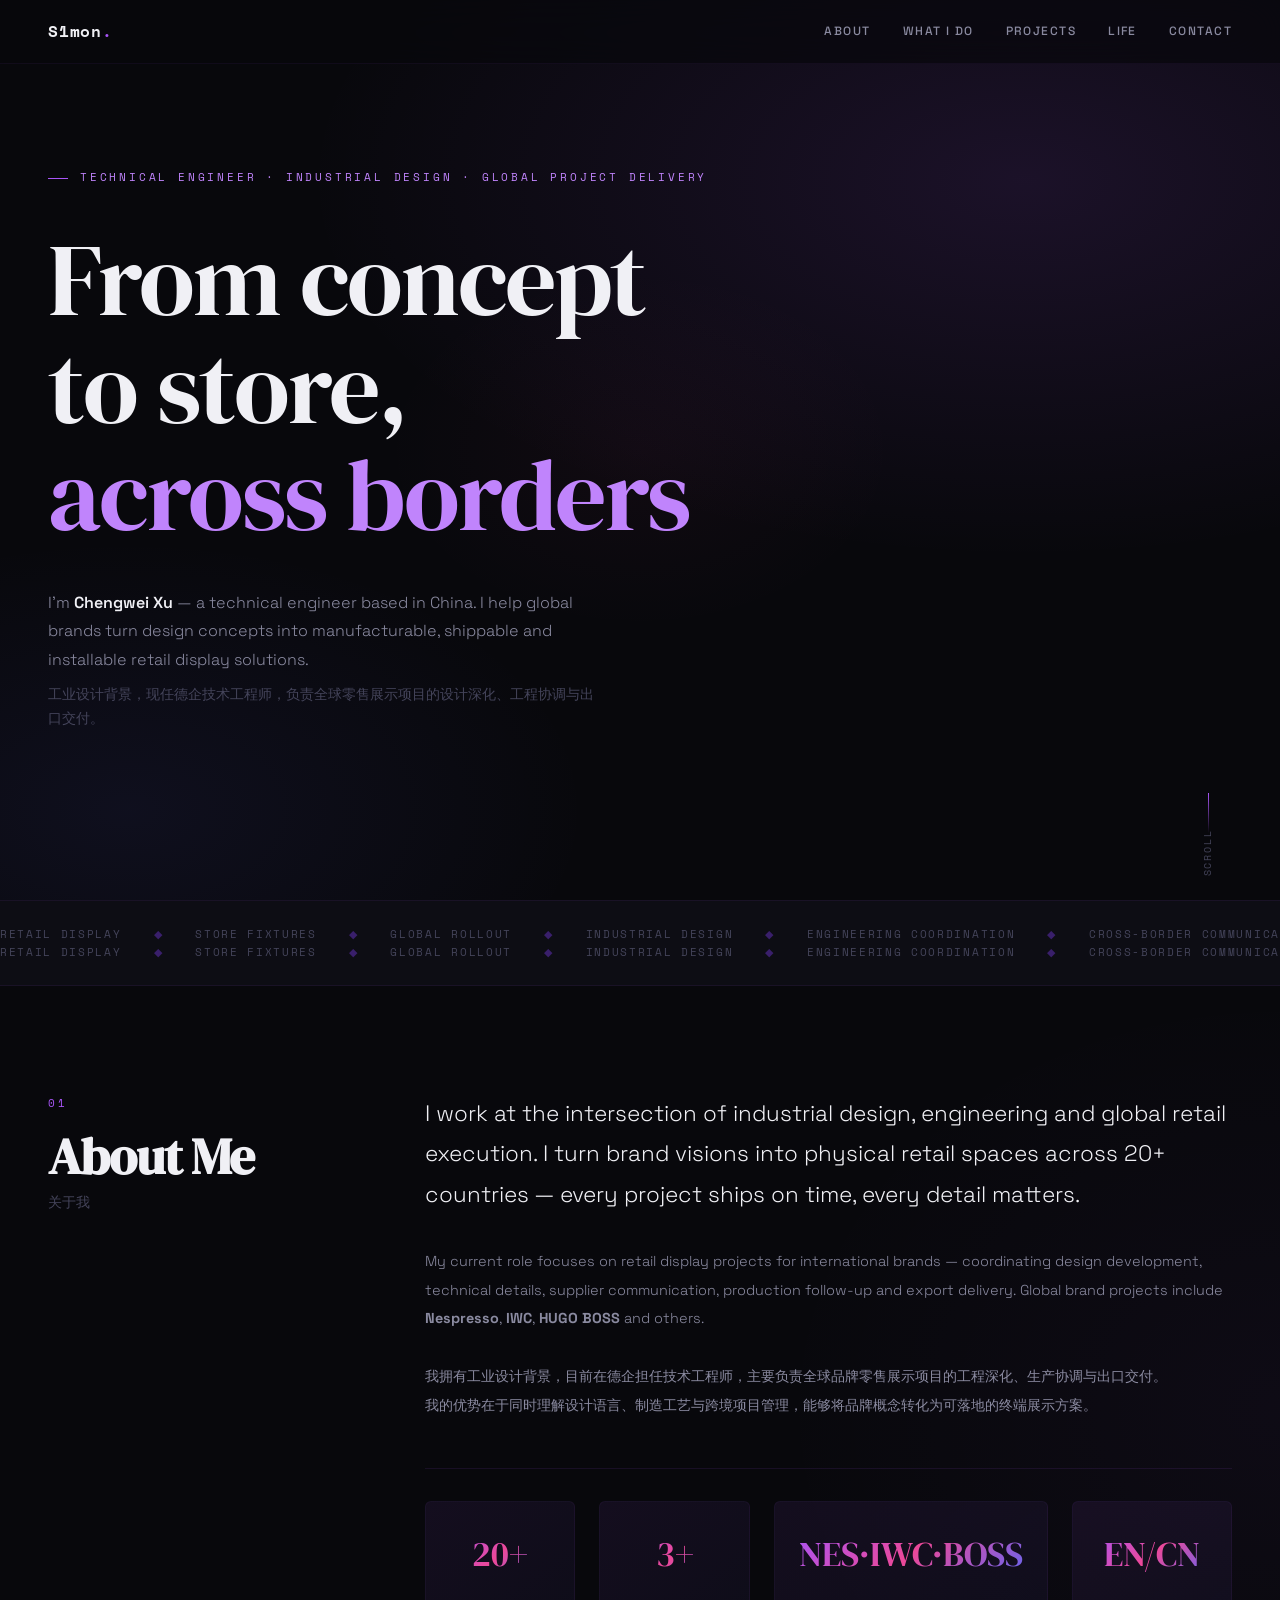
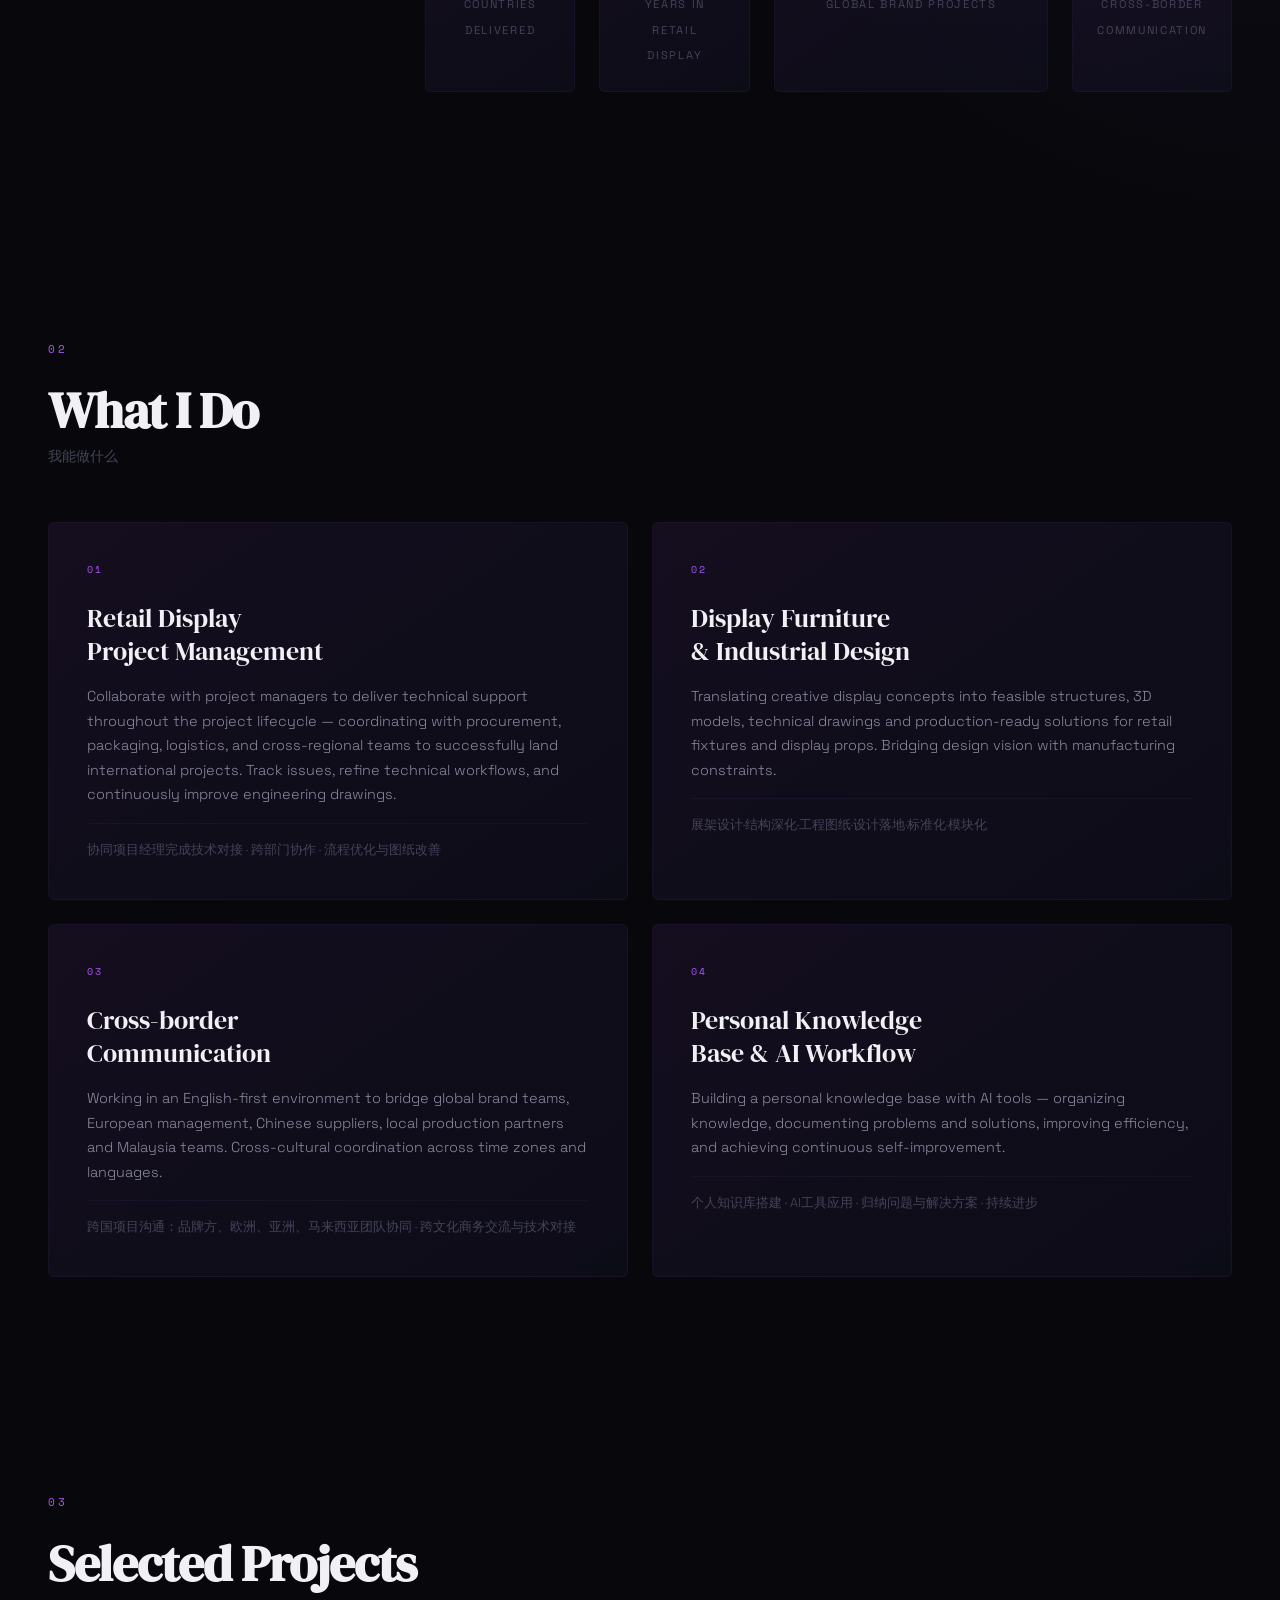
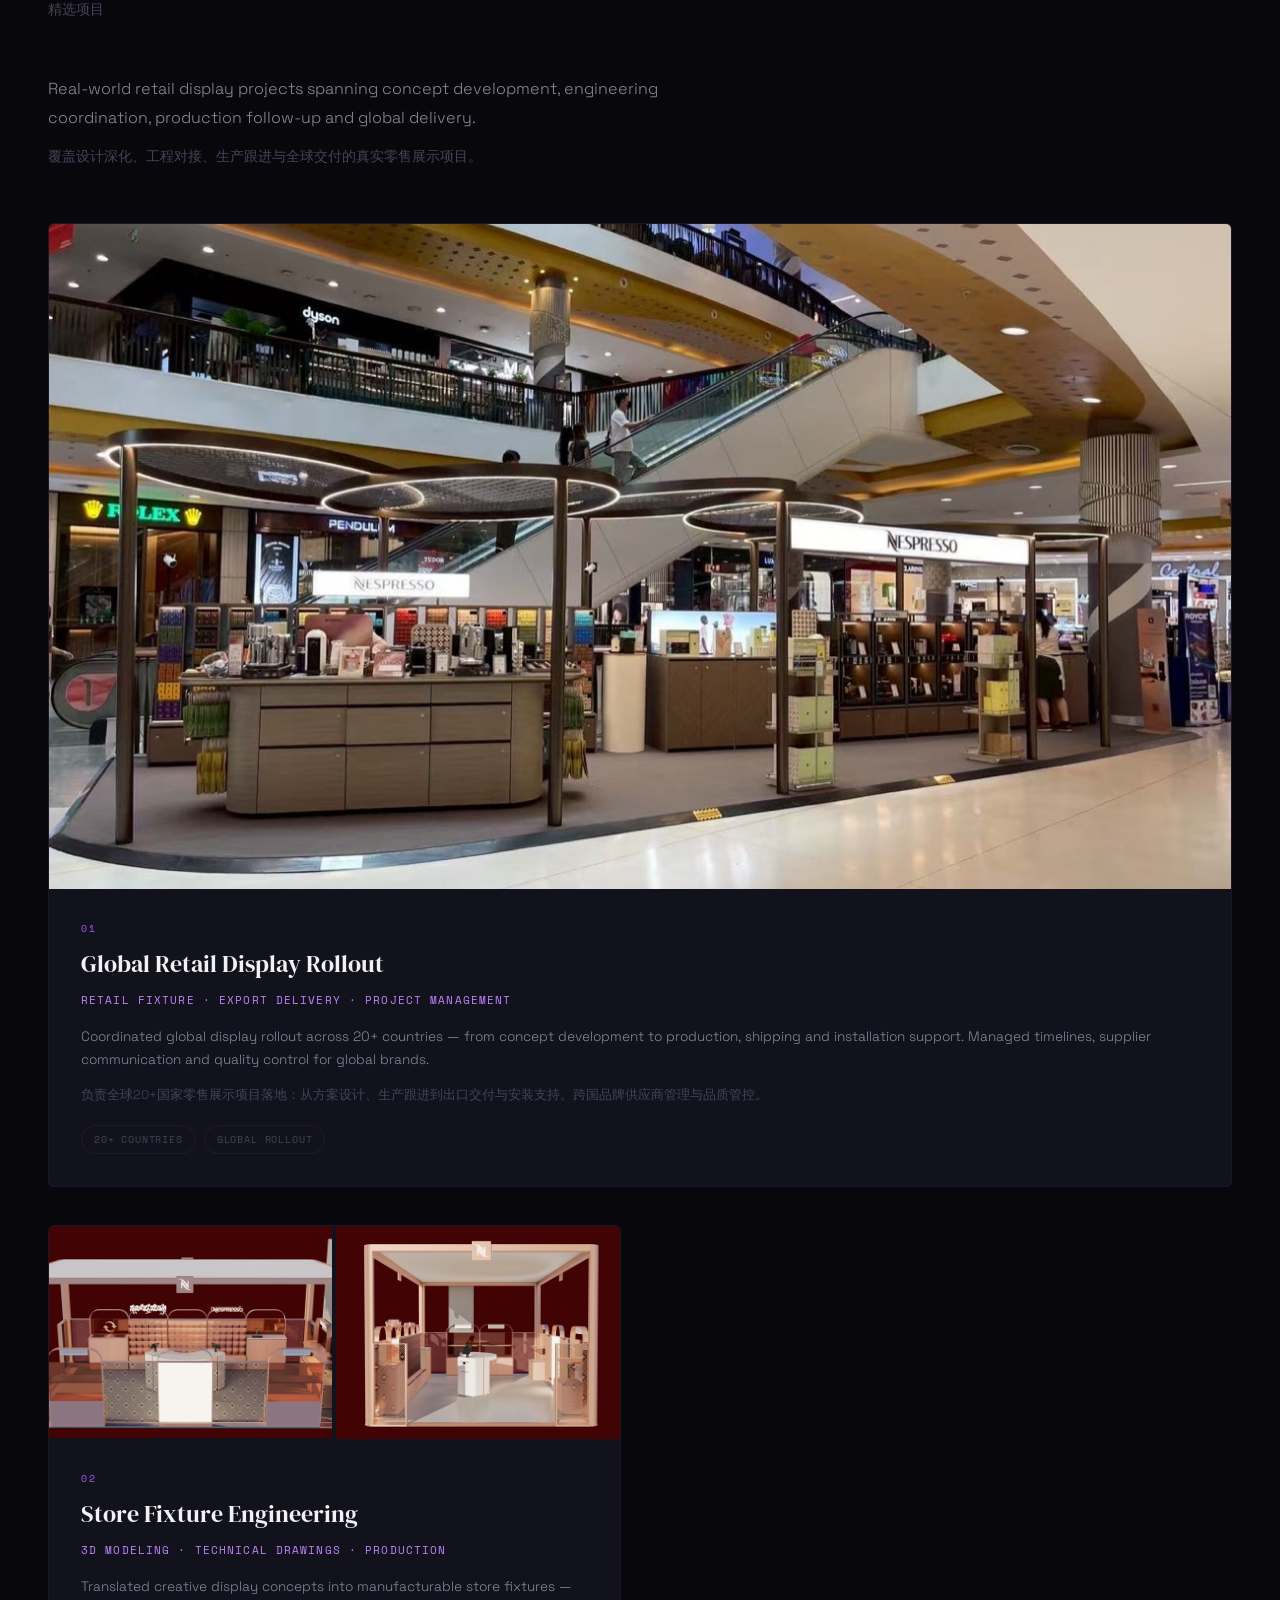
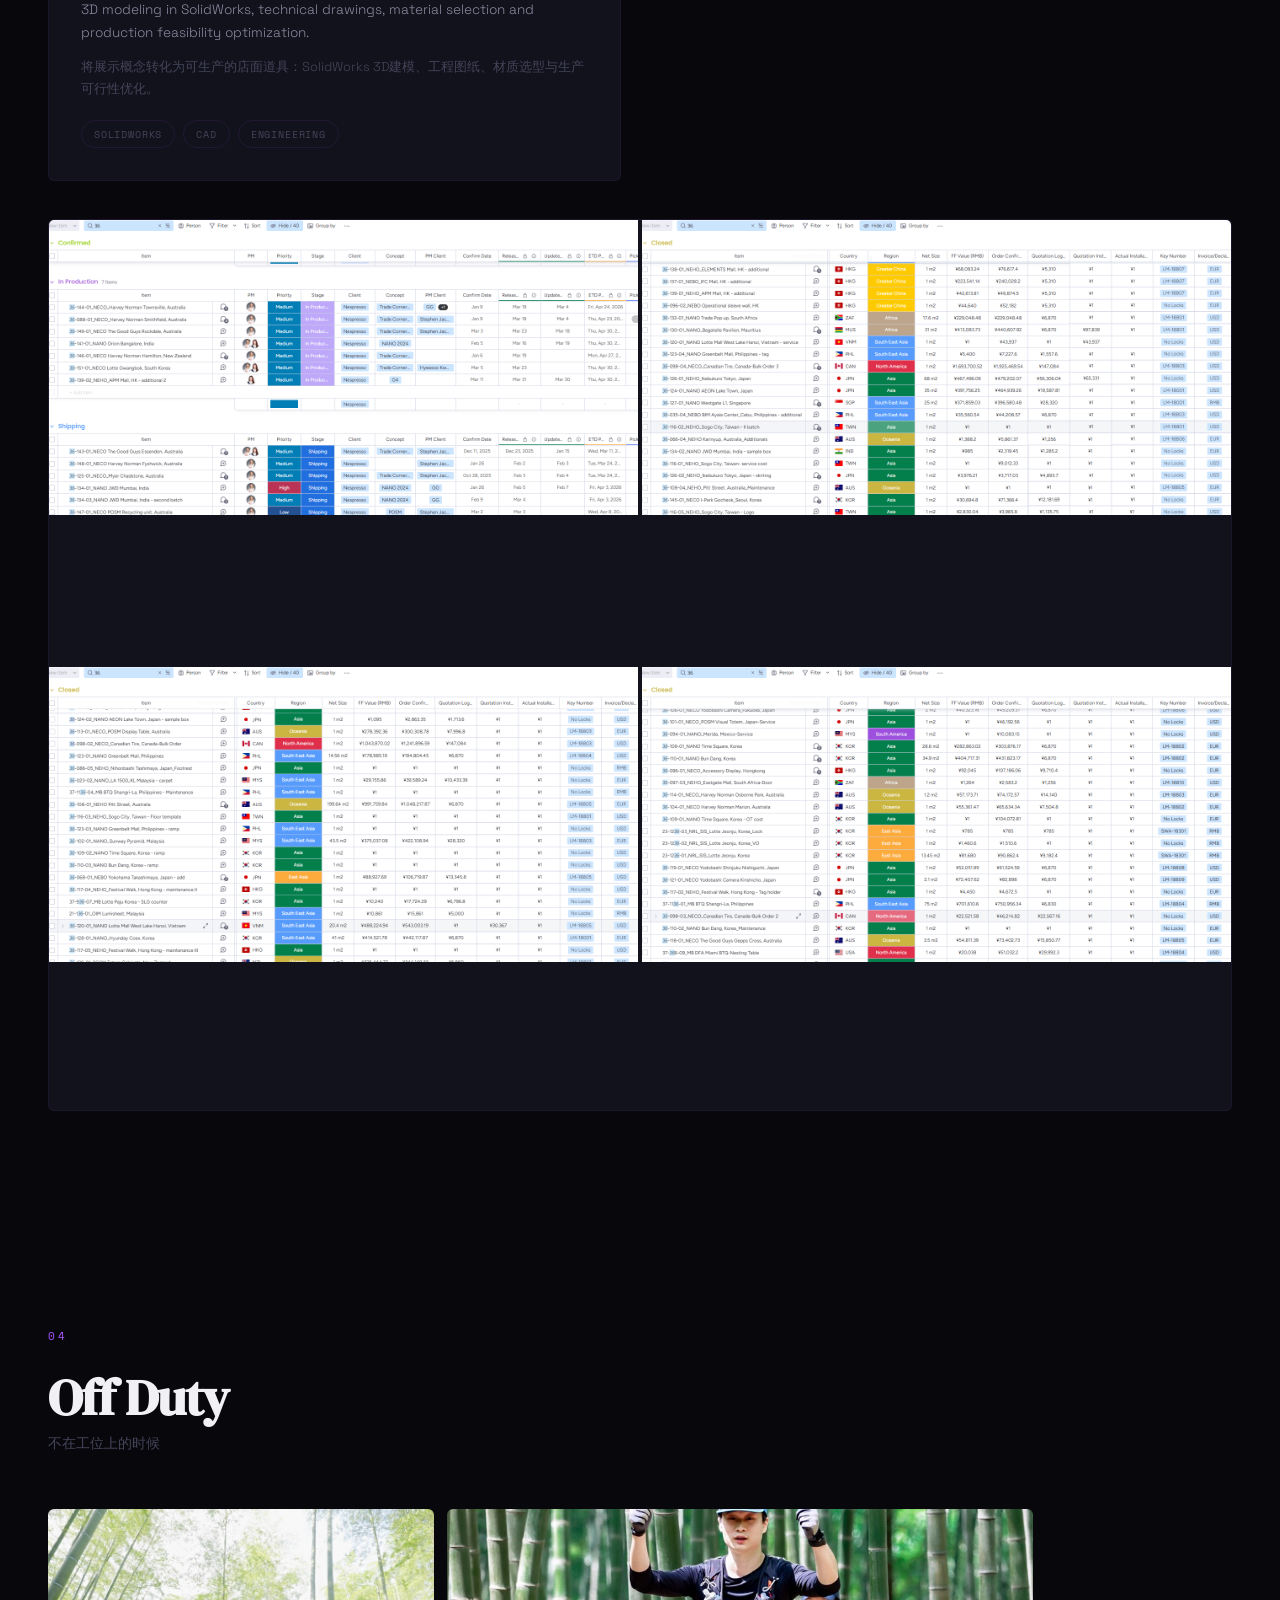
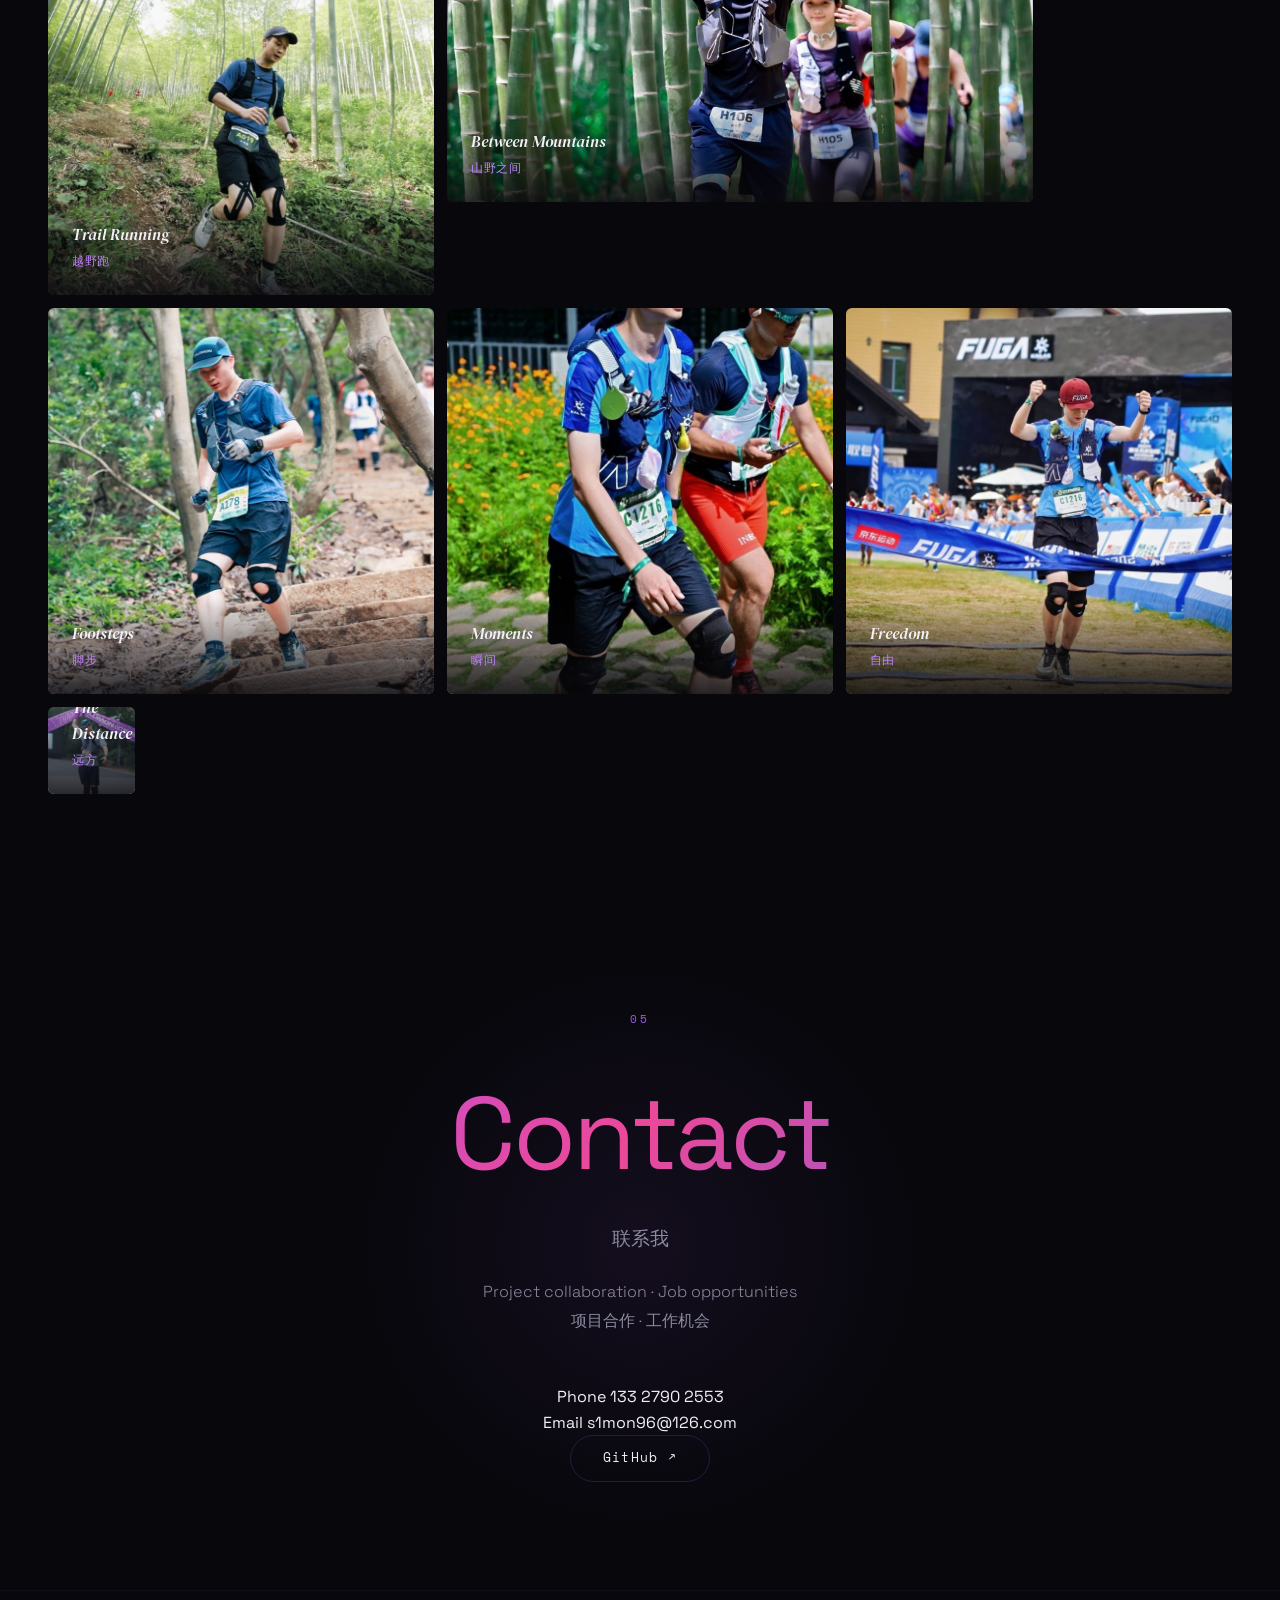
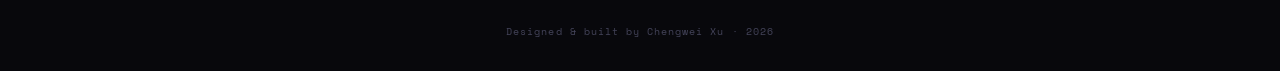
==== index.html @ 643dd12f "Store Fixture dual image, Cross-border 4-grid layout - Store Fixture: left-right dual image layout -" ====
<!DOCTYPE html>
<html lang="en">
<head>
    <meta charset="UTF-8">
    <meta name="viewport" content="width=device-width, initial-scale=1.0">
    <title>S1mon — Chengwei Xu | Retail Display · Industrial Design · Global Delivery</title>
    <link rel="preconnect" href="https://fonts.googleapis.com">
    <link rel="preconnect" href="https://fonts.gstatic.com" crossorigin>
    <link href="https://fonts.googleapis.com/css2?family=DM+Serif+Display:ital@0;1&family=Space+Grotesk:wght@300;400;500;600;700&family=Space+Mono:wght@400;700&family=Noto+Sans+SC:wght@300;400;500&display=swap" rel="stylesheet">
    <link rel="stylesheet" href="style.css">
</head>
<body>
    <!-- Navigation -->
    <nav class="nav" id="nav">
        <a href="#hero" class="nav-logo">S1mon<span class="dot">.</span></a>
        <div class="nav-links">
            <a href="#about">About</a>
            <a href="#work">What I Do</a>
            <a href="#projects">Projects</a>
            <a href="#life">Life</a>
            <a href="#contact">Contact</a>
        </div>
        <button class="nav-toggle" id="navToggle" aria-label="Menu">
            <span></span><span></span><span></span>
        </button>
    </nav>

    <!-- Hero -->
    <section id="hero" class="hero">
        <div class="hero-gradient"></div>
        <div class="hero-grid">
            <div class="hero-content">
                <p class="hero-tag">Technical Engineer · Industrial Design · Global Project Delivery</p>
                <h1 class="hero-title">
                    <span class="line">From concept</span>
                    <span class="line">to store,</span>
                    <span class="line accent">across borders</span>
                </h1>
                <p class="hero-sub">
                    I'm <strong>Chengwei Xu</strong> — a technical engineer based in China. 
                    I help global brands turn design concepts into manufacturable, shippable and installable retail display solutions.
                    <span class="cn">工业设计背景，现任德企技术工程师，负责全球零售展示项目的设计深化、工程协调与出口交付。</span>
                </p>
            </div>
        </div>
        <div class="hero-scroll">
            <div class="scroll-line"></div>
            <span>scroll</span>
        </div>
    </section>

    <!-- Marquee -->
    <div class="marquee-wrap">
        <div class="marquee">
            <span>Retail Display</span>
            <span class="sep">◆</span>
            <span>Store Fixtures</span>
            <span class="sep">◆</span>
            <span>Global Rollout</span>
            <span class="sep">◆</span>
            <span>Industrial Design</span>
            <span class="sep">◆</span>
            <span>Engineering Coordination</span>
            <span class="sep">◆</span>
            <span>Cross-border Communication</span>
            <span class="sep">◆</span>
            <span>Production Follow-up</span>
            <span class="sep">◆</span>
            <span>Export Delivery</span>
            <span class="sep">◆</span>
            <span>20+ Countries</span>
            <span class="sep">◆</span>
        </div>
        <div class="marquee" aria-hidden="true">
            <span>Retail Display</span>
            <span class="sep">◆</span>
            <span>Store Fixtures</span>
            <span class="sep">◆</span>
            <span>Global Rollout</span>
            <span class="sep">◆</span>
            <span>Industrial Design</span>
            <span class="sep">◆</span>
            <span>Engineering Coordination</span>
            <span class="sep">◆</span>
            <span>Cross-border Communication</span>
            <span class="sep">◆</span>
            <span>Production Follow-up</span>
            <span class="sep">◆</span>
            <span>Export Delivery</span>
            <span class="sep">◆</span>
            <span>20+ Countries</span>
            <span class="sep">◆</span>
        </div>
    </div>

    <!-- About -->
    <section id="about" class="section about">
        <div class="about-inner">
            <div class="about-left">
                <span class="section-num">01</span>
                <h2 class="section-title serif">About Me</h2>
                <p class="cn-sub">关于我</p>
            </div>
            <div class="about-right">
                <div class="about-text">
                    <p class="lead">
                        I work at the intersection of industrial design, engineering and global retail execution. 
                        I turn brand visions into physical retail spaces across 20+ countries — 
                        every project ships on time, every detail matters.
                    </p>
                    <p class="detail">
                        My current role focuses on retail display projects for international brands — coordinating design development, 
                        technical details, supplier communication, production follow-up and export delivery.
                        Global brand projects include <strong>Nespresso</strong>, <strong>IWC</strong>, <strong>HUGO BOSS</strong> and others.
                        <br><br>
                        我拥有工业设计背景，目前在德企担任技术工程师，主要负责全球品牌零售展示项目的工程深化、生产协调与出口交付。
                        <br>
                        我的优势在于同时理解设计语言、制造工艺与跨境项目管理，能够将品牌概念转化为可落地的终端展示方案。
                    </p>
                </div>
                <div class="about-stats">
                    <div class="stat">
                        <span class="stat-val">20+</span>
                        <span class="stat-label">Countries Delivered</span>
                    </div>
                    <div class="stat">
                        <span class="stat-val">3+</span>
                        <span class="stat-label">Years in Retail Display</span>
                    </div>
                    <div class="stat">
                        <span class="stat-val">NES·IWC·BOSS</span>
                        <span class="stat-label">Global Brand Projects</span>
                    </div>
                    <div class="stat">
                        <span class="stat-val">EN/CN</span>
                        <span class="stat-label">Cross-border Communication</span>
                    </div>
                </div>
            </div>
        </div>
    </section>

    <!-- What I Do -->
    <section id="work" class="section work">
        <div class="section-head">
            <span class="section-num">02</span>
            <h2 class="section-title serif">What I Do</h2>
            <p class="cn-sub">我能做什么</p>
        </div>
        <div class="skills-grid">
            <div class="skill-card">
                <span class="skill-num">01</span>
                <h3>Retail Display<br>Project Management</h3>
                <p>Collaborate with project managers to deliver technical support throughout the project lifecycle — coordinating with procurement, packaging, logistics, and cross-regional teams to successfully land international projects. Track issues, refine technical workflows, and continuously improve engineering drawings.</p>
                <p class="cn">协同项目经理完成技术对接 · 跨部门协作 · 流程优化与图纸改善</p>
            </div>
            <div class="skill-card">
                <span class="skill-num">02</span>
                <h3>Display Furniture<br>&amp; Industrial Design</h3>
                <p>Translating creative display concepts into feasible structures, 3D models, technical drawings and production-ready solutions for retail fixtures and display props. Bridging design vision with manufacturing constraints.</p>
                <p class="cn">展架设计·结构深化·工程图纸·设计落地·标准化·模块化</p>
            </div>
            <div class="skill-card">
                <span class="skill-num">03</span>
                <h3>Cross-border<br>Communication</h3>
                <p>Working in an English-first environment to bridge global brand teams, European management, Chinese suppliers, local production partners and Malaysia teams. Cross-cultural coordination across time zones and languages.</p>
                <p class="cn">跨国项目沟通：品牌方、欧洲、亚洲、马来西亚团队协同 · 跨文化商务交流与技术对接</p>
            </div>
            <div class="skill-card">
                <span class="skill-num">04</span>
                <h3>Personal Knowledge<br>Base &amp; AI Workflow</h3>
                <p>Building a personal knowledge base with AI tools — organizing knowledge, documenting problems and solutions, improving efficiency, and achieving continuous self-improvement.</p>
                <p class="cn">个人知识库搭建 · AI工具应用 · 归纳问题与解决方案 · 持续进步</p>
            </div>
        </div>
    </section>

    <!-- Projects -->
    <section id="projects" class="section projects">
        <div class="section-head">
            <span class="section-num">03</span>
            <h2 class="section-title serif">Selected Projects</h2>
            <p class="cn-sub">精选项目</p>
        </div>
        <div class="projects-intro">
            <p class="projects-intro-text">
                Real-world retail display projects spanning concept development, engineering coordination, 
                production follow-up and global delivery.
                <span class="cn">覆盖设计深化、工程对接、生产跟进与全球交付的真实零售展示项目。</span>
            </p>
        </div>
        <div class="projects-grid">
            <!-- Project 01: Selected Projects (Global Rollout) -->
            <div class="project-card project-wide">
                <div class="project-image">
                    <img src="img/projects/global-rollout-01.jpg" alt="Global Retail Display Rollout" loading="lazy" class="project-img">
                </div>
                <div class="project-info">
                    <span class="project-num">01</span>
                    <h3>Global Retail Display Rollout</h3>
                    <p class="project-tags">Retail Fixture · Export Delivery · Project Management</p>
                    <p class="project-desc">
                        Coordinated global display rollout across 20+ countries — from concept development to production, shipping and installation support. Managed timelines, supplier communication and quality control for global brands.
                    </p>
                    <p class="project-detail-cn">
                        负责全球20+国家零售展示项目落地：从方案设计、生产跟进到出口交付与安装支持。跨国品牌供应商管理与品质管控。
                    </p>
                    <div class="project-meta">
                        <span class="meta-tag">20+ Countries</span>
                        <span class="meta-tag">Global Rollout</span>
                    </div>
                </div>
            </div>

            <!-- Project 02: Store Fixture Engineering -->
            <div class="project-card project-dual-img">
                <div class="project-images-dual">
                    <div class="project-image">
                        <img src="img/store-fixture/nano-01.jpg" alt="Nespresso Nano 2024" loading="lazy" class="project-img">
                    </div>
                    <div class="project-image">
                        <img src="img/store-fixture/nano-02.jpg" alt="Nespresso Nano 2024 Detail" loading="lazy" class="project-img">
                    </div>
                </div>
                <div class="project-info">
                    <span class="project-num">02</span>
                    <h3>Store Fixture Engineering</h3>
                    <p class="project-tags">3D Modeling · Technical Drawings · Production</p>
                    <p class="project-desc">
                        Translated creative display concepts into manufacturable store fixtures — 3D modeling in SolidWorks, technical drawings, material selection and production feasibility optimization.
                    </p>
                    <p class="project-detail-cn">
                        将展示概念转化为可生产的店面道具：SolidWorks 3D建模、工程图纸、材质选型与生产可行性优化。
                    </p>
                    <div class="project-meta">
                        <span class="meta-tag">SolidWorks</span>
                        <span class="meta-tag">CAD</span>
                        <span class="meta-tag">Engineering</span>
                    </div>
                </div>
            </div>

            <!-- Project 03: Cross-border Project Coordination -->
            <div class="project-card project-wide">
                <div class="project-images-grid">
                    <div class="project-image">
                        <img src="img/cross-border/cb-01.jpg" alt="Cross-border Timeline" loading="lazy" class="project-img">
                    </div>
                    <div class="project-image">
                        <img src="img/cross-border/cb-02.jpg" alt="Cross-border Timeline" loading="lazy" class="project-img">
                    </div>
                    <div class="project-image">
                        <img src="img/cross-border/cb-03.jpg" alt="Cross-border Timeline" loading="lazy" class="project-img">
                    </div>
                    <div class="project-image">
                        <img src="img/cross-border/cb-04.jpg" alt="Cross-border Timeline" loading="lazy" class="project-img">
                    </div>
                </div>
                <div class="project-info">
                    <span class="project-num">03</span>
                    <h3>Cross-border Project Coordination</h3>
                    <p class="project-tags">Supply Chain · Quality Control · Logistics</p>
                    <p class="project-desc">
                        Managed end-to-end supply chain coordination between European brand teams and Chinese manufacturing partners — including material sourcing, quality inspection, packaging optimization and export logistics.
                    </p>
                    <p class="project-detail-cn">
                        管理欧洲品牌团队与中国制造供应商之间的全链路供应链协调：材质采购、品质检验、包装优化与出口物流。
                    </p>
                    <div class="project-meta">
                        <span class="meta-tag">Supply Chain</span>
                        <span class="meta-tag">Quality Control</span>
                        <span class="meta-tag">Export Logistics</span>
                    </div>
                </div>
            </div>
        </div>
    </section>

    <!-- Life -->    <!-- Life -->
    <section id="life" class="section life">
        <div class="section-head">
            <span class="section-num">04</span>
            <h2 class="section-title serif">Off Duty</h2>
            <p class="cn-sub">不在工位上的时候</p>
        </div>
        <div class="life-grid">
            
            <div class="life-card">
                <img src="img/hobbies/IMG_3616.webp" alt="Trail Running" loading="lazy">
                <div class="life-label">
                    <span class="life-label-en">Trail Running</span>
                    <span class="life-label-cn">越野跑</span>
                </div>
            </div>
            
            <div class="life-card life-wide">
                <img src="img/hobbies/IMG_4018.webp" alt="Mountains" loading="lazy">
                <div class="life-label">
                    <span class="life-label-en">Between Mountains</span>
                    <span class="life-label-cn">山野之间</span>
                </div>
            </div>
            
            <div class="life-card">
                <img src="img/hobbies/IMG_5055.webp" alt="Footsteps" loading="lazy">
                <div class="life-label">
                    <span class="life-label-en">Footsteps</span>
                    <span class="life-label-cn">脚步</span>
                </div>
            </div>
            <div class="life-card">
                <img src="img/hobbies/IMG_5508.webp" alt="Moments" loading="lazy">
                <div class="life-label">
                    <span class="life-label-en">Moments</span>
                    <span class="life-label-cn">瞬间</span>
                </div>
            </div>
            <div class="life-card">
                <img src="img/hobbies/IMG_5522.webp" alt="Freedom" loading="lazy">
                <div class="life-label">
                    <span class="life-label-en">Freedom</span>
                    <span class="life-label-cn">自由</span>
                </div>
            </div>
            <div class="life-card life-tall">
                <img src="img/hobbies/IMG_6143.webp" alt="Distance" loading="lazy">
                <div class="life-label">
                    <span class="life-label-en">The Distance</span>
                    <span class="life-label-cn">远方</span>
                </div>
            </div>
            
        </div>
    </section>

    <!-- Contact -->
    <section id="contact" class="section contact">
        <div class="contact-inner">
            <span class="section-num">05</span>
            <h2 class="contact-title serif">Contact</h2>
            <p class="contact-cn">联系我</p>
            <p class="contact-desc">
                Project collaboration · Job opportunities<br>
                项目合作 · 工作机会
            </p>
            <div class="contact-info">
                <div class="contact-item">
                    <span class="contact-label">Phone</span>
                    <a href="tel:13327902553" class="contact-value">133 2790 2553</a>
                </div>
                <div class="contact-item">
                    <span class="contact-label">Email</span>
                    <a href="mailto:s1mon96@126.com" class="contact-value">s1mon96@126.com</a>
                </div>
            </div>
            <div class="contact-links">
                <a href="https://github.com/CNLOVeU" target="_blank" class="contact-link">GitHub ↗</a>
            </div>
        </div>
    </section>

    <footer class="footer">
        <p>Designed & built by Chengwei Xu · 2026</p>
    </footer>

    <script src="script.js"></script>
</body>
</html>
---- style.css ----
/* === S1mon v2 — Purple Editorial === */

:root {
    --bg: #08080c;
    --bg-soft: #0d0d14;
    --bg-card: #12121c;
    --bg-card-hover: #1a1a28;
    --text: #f0f0f5;
    --text-soft: #8a8aa0;
    --text-muted: #44445a;
    --purple: #a855f7;
    --purple-light: #c084fc;
    --purple-dark: #7c3aed;
    --purple-glow: rgba(168, 85, 247, 0.15);
    --gradient-purple: linear-gradient(135deg, #a855f7 0%, #ec4899 50%, #6366f1 100%);
    --gradient-soft: linear-gradient(135deg, rgba(168,85,247,0.2) 0%, rgba(236,72,153,0.1) 100%);
    --gradient-card: linear-gradient(145deg, rgba(168,85,247,0.08) 0%, rgba(99,102,241,0.05) 100%);
    --radius: 6px;
    --ease: cubic-bezier(0.25, 0.46, 0.45, 0.94);
    --font-mono: 'Space Mono', monospace;
    --font-body: 'Space Grotesk', -apple-system, sans-serif;
    --font-serif: 'DM Serif Display', Georgia, serif;
}

*, *::before, *::after { margin: 0; padding: 0; box-sizing: border-box; }

html {
    scroll-behavior: smooth;
    scroll-padding-top: 64px;
    -webkit-font-smoothing: antialiased;
}

body {
    font-family: var(--font-body);
    background: var(--bg);
    color: var(--text);
    line-height: 1.6;
    overflow-x: hidden;
}

a { color: inherit; text-decoration: none; }
img { display: block; width: 100%; height: 100%; object-fit: cover; }

.cn, .cn-sub, .contact-cn { font-weight: 300; }

/* === Navigation === */
.nav {
    position: fixed;
    top: 0; left: 0; right: 0;
    height: 64px;
    display: flex;
    align-items: center;
    justify-content: space-between;
    padding: 0 clamp(1.5rem, 4vw, 3rem);
    z-index: 1000;
    background: rgba(8, 8, 12, 0.7);
    backdrop-filter: blur(24px);
    -webkit-backdrop-filter: blur(24px);
    border-bottom: 1px solid rgba(168, 85, 247, 0.06);
    transition: border-color 0.3s;
}

.nav.scrolled {
    border-bottom-color: rgba(168, 85, 247, 0.15);
}

.nav-logo {
    font-family: var(--font-mono);
    font-size: 1rem;
    font-weight: 700;
    letter-spacing: 0.05em;
}

.dot {
    color: var(--purple);
}

.nav-links {
    display: flex;
    gap: 2rem;
}

.nav-links a {
    font-size: 0.75rem;
    font-weight: 500;
    letter-spacing: 0.12em;
    text-transform: uppercase;
    color: var(--text-soft);
    transition: color 0.2s;
    position: relative;
}

.nav-links a::after {
    content: '';
    position: absolute;
    bottom: -4px;
    left: 0;
    width: 0;
    height: 2px;
    background: var(--gradient-purple);
    transition: width 0.3s var(--ease);
    border-radius: 1px;
}

.nav-links a:hover { color: var(--text); }
.nav-links a:hover::after { width: 100%; }

.nav-toggle {
    display: none;
    flex-direction: column;
    gap: 5px;
    background: none;
    border: none;
    cursor: pointer;
    padding: 4px;
}

.nav-toggle span {
    width: 22px;
    height: 1.5px;
    background: var(--text);
    transition: all 0.3s;
}

.nav-toggle.active span:nth-child(1) { transform: rotate(45deg) translate(4px, 4px); }
.nav-toggle.active span:nth-child(2) { opacity: 0; }
.nav-toggle.active span:nth-child(3) { transform: rotate(-45deg) translate(4px, -4px); }

/* === Hero === */
.hero {
    min-height: 100vh;
    display: flex;
    flex-direction: column;
    justify-content: center;
    padding: 0 clamp(1.5rem, 4vw, 3rem);
    position: relative;
    overflow: hidden;
}

.hero-gradient {
    position: absolute;
    inset: 0;
    background:
        radial-gradient(ellipse 80% 60% at 80% 20%, rgba(168,85,247,0.12) 0%, transparent 70%),
        radial-gradient(ellipse 60% 50% at 10% 90%, rgba(99,102,241,0.08) 0%, transparent 60%),
        radial-gradient(ellipse 40% 40% at 50% 50%, rgba(236,72,153,0.04) 0%, transparent 50%);
    pointer-events: none;
}

.hero-content {
    position: relative;
    z-index: 1;
    max-width: 900px;
}

.hero-tag {
    font-family: var(--font-mono);
    font-size: 0.7rem;
    letter-spacing: 0.25em;
    text-transform: uppercase;
    color: var(--purple-light);
    margin-bottom: 2.5rem;
    padding-left: 0;
    position: relative;
}

.hero-tag::before {
    content: '';
    display: inline-block;
    width: 20px;
    height: 1px;
    background: var(--purple);
    margin-right: 12px;
    vertical-align: middle;
}

.hero-title {
    font-family: var(--font-serif);
    font-size: clamp(3rem, 8vw, 7rem);
    font-weight: 400;
    line-height: 1.05;
    letter-spacing: -0.02em;
    margin-bottom: 2.5rem;
}

.hero-title .line { display: block; }

.hero-title .italic {
    font-style: italic;
    background: var(--gradient-purple);
    -webkit-background-clip: text;
    -webkit-text-fill-color: transparent;
    background-clip: text;
}

.hero-title .accent {
    color: var(--purple-light);
    -webkit-text-fill-color: var(--purple-light);
}

.hero-sub {
    font-size: 1rem;
    color: var(--text-soft);
    font-weight: 300;
    max-width: 550px;
    line-height: 1.8;
}

.hero-sub .cn {
    display: block;
    margin-top: 0.5rem;
    font-size: 0.85rem;
    color: var(--text-muted);
}

.hero-sub strong {
    color: var(--text);
    font-weight: 600;
}

.hero-scroll {
    position: absolute;
    bottom: 2.5rem;
    right: clamp(1.5rem, 4vw, 3rem);
    display: flex;
    flex-direction: column;
    align-items: center;
    gap: 0.75rem;
}

.scroll-line {
    width: 1px;
    height: 40px;
    background: linear-gradient(to bottom, var(--purple), transparent);
    animation: scrollPulse 2s ease-in-out infinite;
}

@keyframes scrollPulse {
    0%, 100% { opacity: 1; height: 40px; }
    50% { opacity: 0.3; height: 25px; }
}

.hero-scroll span {
    font-family: var(--font-mono);
    font-size: 0.6rem;
    letter-spacing: 0.2em;
    text-transform: uppercase;
    color: var(--text-muted);
    transform: rotate(-90deg);
    white-space: nowrap;
}

/* === Marquee === */
.marquee-wrap {
    overflow: hidden;
    padding: 1.5rem 0;
    border-top: 1px solid rgba(168,85,247,0.08);
    border-bottom: 1px solid rgba(168,85,247,0.08);
    background: var(--bg-soft);
}

.marquee {
    display: flex;
    gap: 2rem;
    animation: marqueeScroll 30s linear infinite;
    white-space: nowrap;
    width: max-content;
}

.marquee span {
    font-family: var(--font-mono);
    font-size: 0.7rem;
    letter-spacing: 0.15em;
    text-transform: uppercase;
    color: var(--text-muted);
}

.marquee .sep {
    color: var(--purple-dark);
    opacity: 0.4;
}

@keyframes marqueeScroll {
    from { transform: translateX(0); }
    to { transform: translateX(-50%); }
}

/* === Sections === */
.section {
    padding: clamp(5rem, 12vh, 10rem) clamp(1.5rem, 4vw, 3rem);
}

.section-head {
    margin-bottom: clamp(3rem, 6vh, 5rem);
}

.section-num {
    display: block;
    font-family: var(--font-mono);
    font-size: 0.7rem;
    letter-spacing: 0.3em;
    color: var(--purple);
    margin-bottom: 1.5rem;
}

.section-title {
    font-size: clamp(2rem, 4vw, 3.5rem);
    letter-spacing: -0.02em;
    line-height: 1.1;
}

.section-title.serif {
    font-family: var(--font-serif);
}

.cn-sub {
    font-size: 0.85rem;
    color: var(--text-muted);
    margin-top: 0.5rem;
}

/* === About === */
.about {
    position: relative;
}

.about::before {
    content: '';
    position: absolute;
    top: 0;
    right: 0;
    width: 40%;
    height: 100%;
    background: radial-gradient(ellipse at right, rgba(168,85,247,0.04) 0%, transparent 70%);
    pointer-events: none;
}

.about-inner {
    display: grid;
    grid-template-columns: 300px 1fr;
    gap: clamp(3rem, 6vw, 6rem);
    align-items: start;
    position: relative;
}

.about-left {
    position: sticky;
    top: 100px;
}

.about-left .section-num {
    margin-bottom: 1rem;
}

.about-right {
    display: flex;
    flex-direction: column;
    gap: 3rem;
}

.about-text .lead {
    font-size: clamp(1.1rem, 2vw, 1.4rem);
    font-weight: 300;
    line-height: 1.8;
    color: var(--text);
    margin-bottom: 2rem;
}

.about-text .detail {
    font-size: 0.9rem;
    color: var(--text-soft);
    line-height: 2;
    font-weight: 300;
}

.about-stats {
    display: grid;
    grid-template-columns: repeat(4, 1fr);
    gap: 1.5rem;
    padding: 2rem 0;
    border-top: 1px solid rgba(168,85,247,0.1);
}

.stat {
    text-align: center;
    padding: 1.5rem;
    background: var(--gradient-card);
    border-radius: var(--radius);
    border: 1px solid rgba(168,85,247,0.06);
}

.stat-val {
    display: block;
    font-family: var(--font-serif);
    font-size: clamp(1.5rem, 3vw, 2.2rem);
    background: var(--gradient-purple);
    -webkit-background-clip: text;
    -webkit-text-fill-color: transparent;
    background-clip: text;
    margin-bottom: 0.5rem;
}

.stat-label {
    font-size: 0.7rem;
    letter-spacing: 0.15em;
    text-transform: uppercase;
    color: var(--text-muted);
}

/* === Skills === */
.skills-grid {
    display: grid;
    grid-template-columns: repeat(2, 1fr);
    gap: clamp(1rem, 2vw, 1.5rem);
}

.skill-card {
    padding: clamp(2rem, 3vw, 3rem);
    background: var(--gradient-card);
    border: 1px solid rgba(168,85,247,0.06);
    border-radius: var(--radius);
    position: relative;
    overflow: hidden;
    transition: all 0.4s var(--ease);
}

.skill-card::before {
    content: '';
    position: absolute;
    top: 0;
    left: 0;
    right: 0;
    height: 2px;
    background: var(--gradient-purple);
    opacity: 0;
    transition: opacity 0.4s;
}

.skill-card:hover {
    border-color: rgba(168,85,247,0.15);
    transform: translateY(-4px);
}

.skill-card:hover::before {
    opacity: 1;
}

.skill-num {
    font-family: var(--font-mono);
    font-size: 0.65rem;
    letter-spacing: 0.2em;
    color: var(--purple);
    margin-bottom: 1.5rem;
    display: block;
}

.skill-card h3 {
    font-family: var(--font-serif);
    font-size: clamp(1.3rem, 2vw, 1.6rem);
    font-weight: 400;
    line-height: 1.3;
    margin-bottom: 1rem;
}

.skill-card p:first-of-type {
    font-size: 0.9rem;
    color: var(--text-soft);
    line-height: 1.7;
    font-weight: 300;
}

.skill-card .cn {
    font-size: 0.8rem;
    color: var(--text-muted);
    margin-top: 1rem;
    padding-top: 1rem;
    border-top: 1px solid rgba(168,85,247,0.06);
}

/* === Life Grid === */
.life-grid {
    display: grid;
    grid-template-columns: repeat(12, 1fr);
    gap: clamp(0.5rem, 1vw, 1rem);
}

.life-card {
    position: relative;
    border-radius: var(--radius);
    overflow: hidden;
    aspect-ratio: 1/1;
    background: var(--bg-card);
}

.life-card:hover img {
    transform: scale(1.05);
}

.life-card img {
    transition: transform 0.6s var(--ease);
}

.life-label {
    position: absolute;
    bottom: 0;
    left: 0;
    right: 0;
    padding: clamp(1rem, 2vw, 1.5rem);
    background: linear-gradient(transparent, rgba(8,8,12,0.85));
    display: flex;
    flex-direction: column;
    gap: 0.25rem;
}

.life-label-en {
    font-family: var(--font-serif);
    font-size: 1rem;
    font-style: italic;
}

.life-label-cn {
    font-size: 0.75rem;
    color: var(--purple-light);
    letter-spacing: 0.05em;
}

.life-tall { grid-row: span 2; }
.life-wide {
    grid-column: span 6;
    aspect-ratio: 2/1;
}
.life-card:not(.life-tall):not(.life-wide) {
    grid-column: span 4;
}

/* === Projects === */
.projects-intro {
    max-width: 700px;
    margin-bottom: clamp(3rem, 6vh, 5rem);
}

.projects-intro-text {
    font-size: 1rem;
    color: var(--text-soft);
    font-weight: 300;
    line-height: 1.8;
}

.projects-intro-text .cn {
    display: block;
    margin-top: 0.75rem;
    font-size: 0.85rem;
    color: var(--text-muted);
}

.projects-grid {
    display: grid;
    grid-template-columns: repeat(2, 1fr);
    gap: clamp(1.5rem, 3vw, 2.5rem);
}

.project-card {
    border-radius: var(--radius);
    overflow: hidden;
    background: var(--bg-card);
    border: 1px solid rgba(168,85,247,0.06);
    transition: all 0.4s var(--ease);
}

.project-card:hover {
    border-color: rgba(168,85,247,0.15);
    transform: translateY(-4px);
}

.project-wide {
    grid-column: span 2;
}

.project-image {
    width: 100%;
    aspect-ratio: 16/9;
    background: var(--bg-soft);
    overflow: hidden;
}

.project-placeholder {
    width: 100%;
    height: 100%;
    display: flex;
    flex-direction: column;
    align-items: center;
    justify-content: center;
    gap: 0.5rem;
    background: var(--gradient-card);
}

.placeholder-icon {
    font-size: 2.5rem;
    opacity: 0.6;
}

.placeholder-text {
    font-family: var(--font-serif);
    font-size: 1.1rem;
    color: var(--text-soft);
}

.placeholder-hint {
    font-size: 0.7rem;
    font-family: var(--font-mono);
    color: var(--text-muted);
    letter-spacing: 0.1em;
    text-transform: uppercase;
}

.project-info {
    padding: clamp(1.5rem, 2.5vw, 2.5rem);
}

.project-num {
    display: block;
    font-family: var(--font-mono);
    font-size: 0.6rem;
    letter-spacing: 0.25em;
    color: var(--purple);
    margin-bottom: 0.75rem;
}

.project-info h3 {
    font-family: var(--font-serif);
    font-size: clamp(1.2rem, 2vw, 1.5rem);
    font-weight: 400;
    margin-bottom: 0.75rem;
    line-height: 1.3;
}

.project-tags {
    font-size: 0.7rem;
    font-family: var(--font-mono);
    color: var(--purple-light);
    letter-spacing: 0.1em;
    margin-bottom: 1rem;
    text-transform: uppercase;
}

.project-desc {
    font-size: 0.85rem;
    color: var(--text-soft);
    line-height: 1.7;
    font-weight: 300;
    margin-bottom: 0.75rem;
}

.project-detail-cn {
    font-size: 0.8rem;
    color: var(--text-muted);
    line-height: 1.7;
    font-weight: 300;
    margin-bottom: 1.25rem;
}

.project-meta {
    display: flex;
    gap: 0.5rem;
    flex-wrap: wrap;
}

.meta-tag {
    font-size: 0.65rem;
    font-family: var(--font-mono);
    letter-spacing: 0.08em;
    text-transform: uppercase;
    color: var(--text-muted);
    padding: 0.3rem 0.75rem;
    border: 1px solid rgba(168,85,247,0.1);
    border-radius: 100px;
}

@media (max-width: 768px) {
    .projects-grid {
        grid-template-columns: 1fr;
    }
    .project-wide {
        grid-column: span 1;
    }
}

/* === Contact === */
.contact {
    text-align: center;
    position: relative;
    overflow: hidden;
}

.contact::before {
    content: '';
    position: absolute;
    top: 50%;
    left: 50%;
    transform: translate(-50%, -50%);
    width: 600px;
    height: 600px;
    background: radial-gradient(circle, rgba(168,85,247,0.08) 0%, transparent 70%);
    pointer-events: none;
}

.contact-inner {
    position: relative;
    z-index: 1;
}

.contact-title {
    font-size: clamp(3rem, 8vw, 7rem);
    font-weight: 400;
    letter-spacing: -0.03em;
    background: var(--gradient-purple);
    -webkit-background-clip: text;
    -webkit-text-fill-color: transparent;
    background-clip: text;
    margin-bottom: 0.5rem;
}

.contact-cn {
    font-size: 1.2rem;
    color: var(--text-soft);
    margin-bottom: 1.5rem;
}

.contact-desc {
    font-size: 1rem;
    color: var(--text-soft);
    font-weight: 300;
    max-width: 500px;
    margin: 0 auto 3rem;
    line-height: 1.8;
}

.contact-links {
    display: flex;
    justify-content: center;
    gap: 1rem;
}

.contact-link {
    font-family: var(--font-mono);
    font-size: 0.8rem;
    letter-spacing: 0.1em;
    padding: 0.75rem 2rem;
    border: 1px solid rgba(168,85,247,0.2);
    border-radius: 100px;
    transition: all 0.3s;
    position: relative;
    overflow: hidden;
}

.contact-link::before {
    content: '';
    position: absolute;
    inset: 0;
    background: var(--gradient-purple);
    opacity: 0;
    transition: opacity 0.3s;
    border-radius: inherit;
}

.contact-link:hover {
    border-color: transparent;
    color: white;
}

.contact-link:hover::before {
    opacity: 1;
}

.contact-link span {
    position: relative;
    z-index: 1;
}

/* === Footer === */
.footer {
    padding: 2rem clamp(1.5rem, 4vw, 3rem);
    border-top: 1px solid rgba(168,85,247,0.06);
    text-align: center;
    font-family: var(--font-mono);
    font-size: 0.65rem;
    color: var(--text-muted);
    letter-spacing: 0.1em;
}

/* === Animations === */
.fade-in {
    opacity: 0;
    transform: translateY(30px);
    transition: opacity 0.8s var(--ease), transform 0.8s var(--ease);
}

.fade-in.visible {
    opacity: 1;
    transform: translateY(0);
}

/* === Responsive === */
@media (max-width: 768px) {
    .nav-links {
        position: fixed;
        top: 64px; left: 0; right: 0; bottom: 0;
        background: rgba(8,8,12,0.98);
        backdrop-filter: blur(24px);
        -webkit-backdrop-filter: blur(24px);
        flex-direction: column;
        align-items: center;
        justify-content: center;
        gap: 2.5rem;
        transform: translateX(100%);
        transition: transform 0.4s var(--ease);
    }

    .nav-links.open { transform: translateX(0); }
    .nav-links a { font-size: 1.2rem; }
    .nav-toggle { display: flex; }

    .about-inner {
        grid-template-columns: 1fr;
    }

    .about-left {
        position: static;
    }

    .about-stats {
        grid-template-columns: repeat(2, 1fr);
    }

    .skills-grid {
        grid-template-columns: 1fr;
    }

    .life-card:not(.life-tall):not(.life-wide) {
        grid-column: span 6;
    }

    .projects-grid {
        grid-template-columns: 1fr;
    }
    .project-wide {
        grid-column: span 1;
    }
}

@media (max-width: 480px) {
    .life-card:not(.life-tall):not(.life-wide) {
        grid-column: span 12;
    }
}


/* === Project Card Image === */
.project-image .project-img {
    width: 100%;
    height: 100%;
    object-fit: cover;
    display: block;
}

/* === Project Dual Image (Store Fixture) === */
.project-dual-img .project-images-dual {
    display: grid;
    grid-template-columns: 1fr 1fr;
    gap: 4px;
    width: 100%;
}

.project-dual-img .project-image {
    aspect-ratio: 4/3;
    background: var(--bg-soft);
    overflow: hidden;
}

/* === Project Image Grid (Cross-border 2×2) === */
.project-images-grid {
    display: grid;
    grid-template-columns: 1fr 1fr;
    gap: 4px;
    width: 100%;
    height: 100%;
}

.project-images-grid .project-image {
    aspect-ratio: 2/1;
    background: var(--bg-soft);
    overflow: hidden;
}
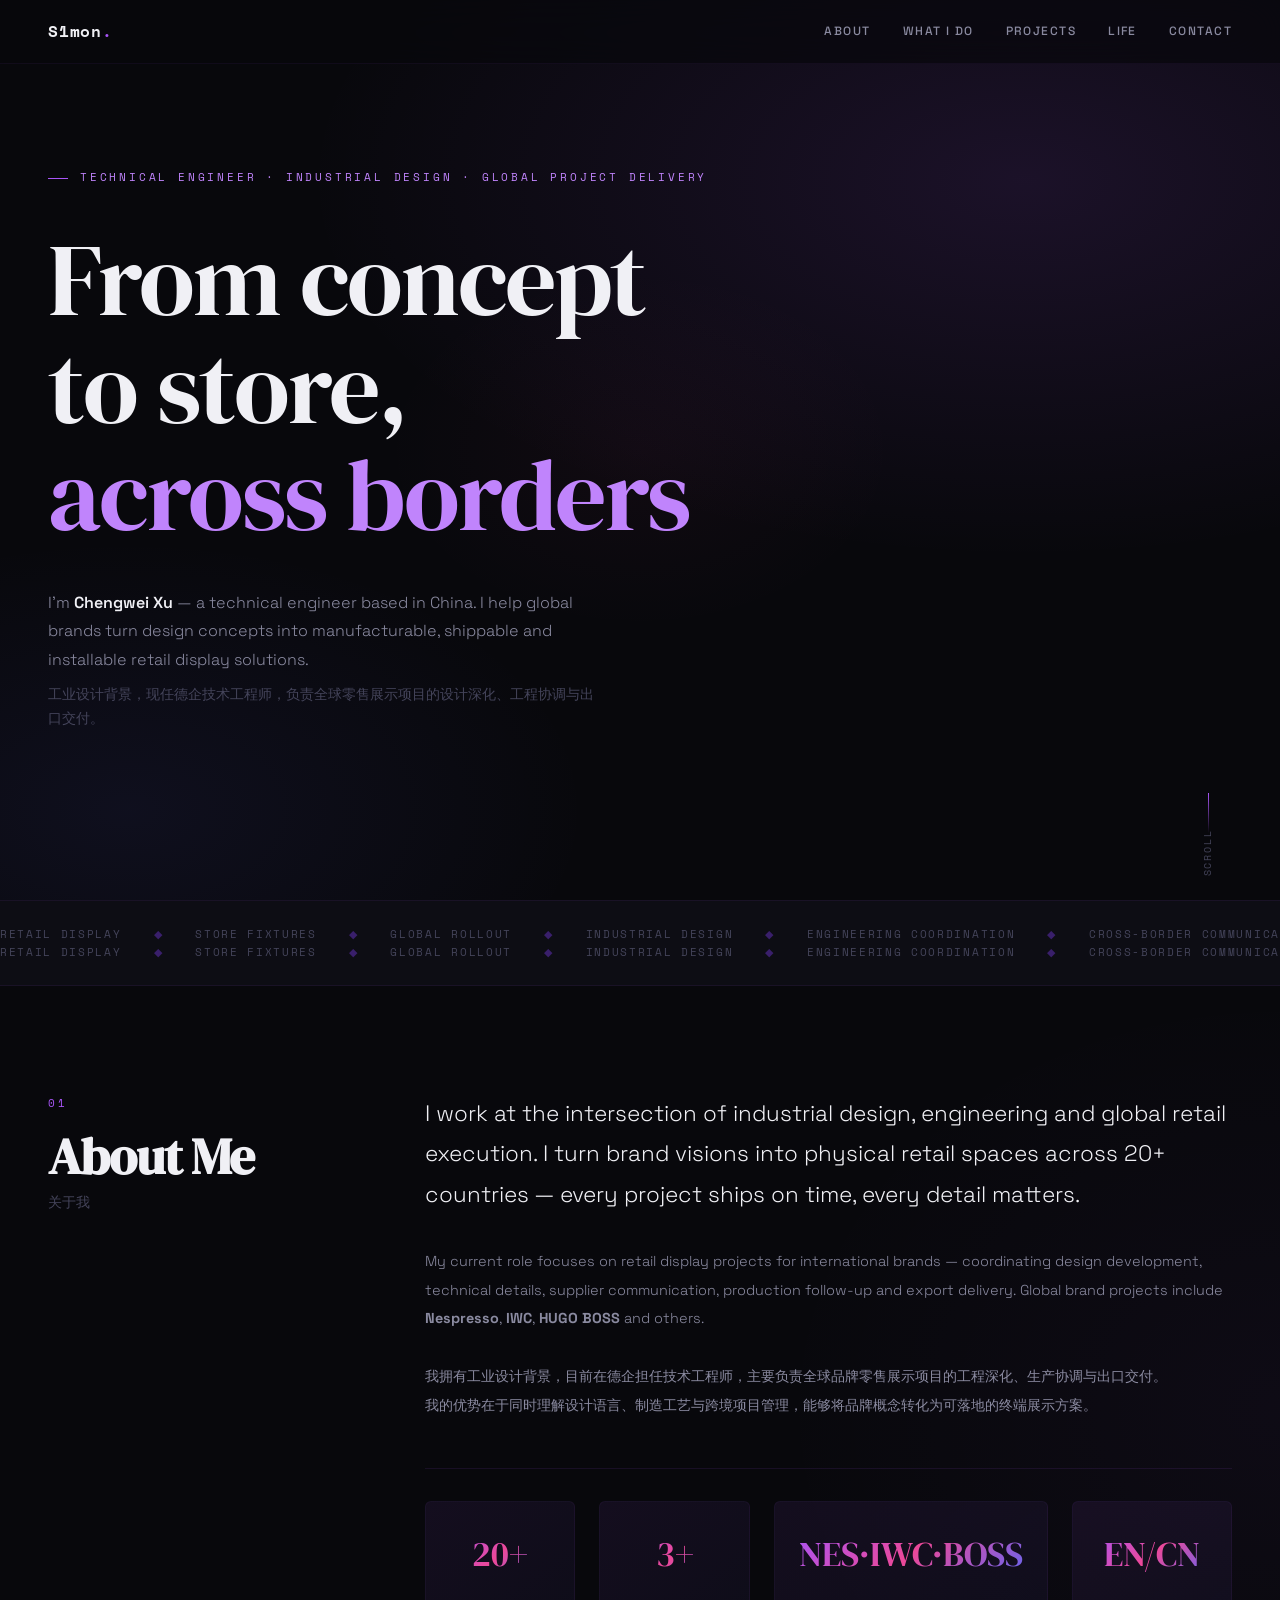
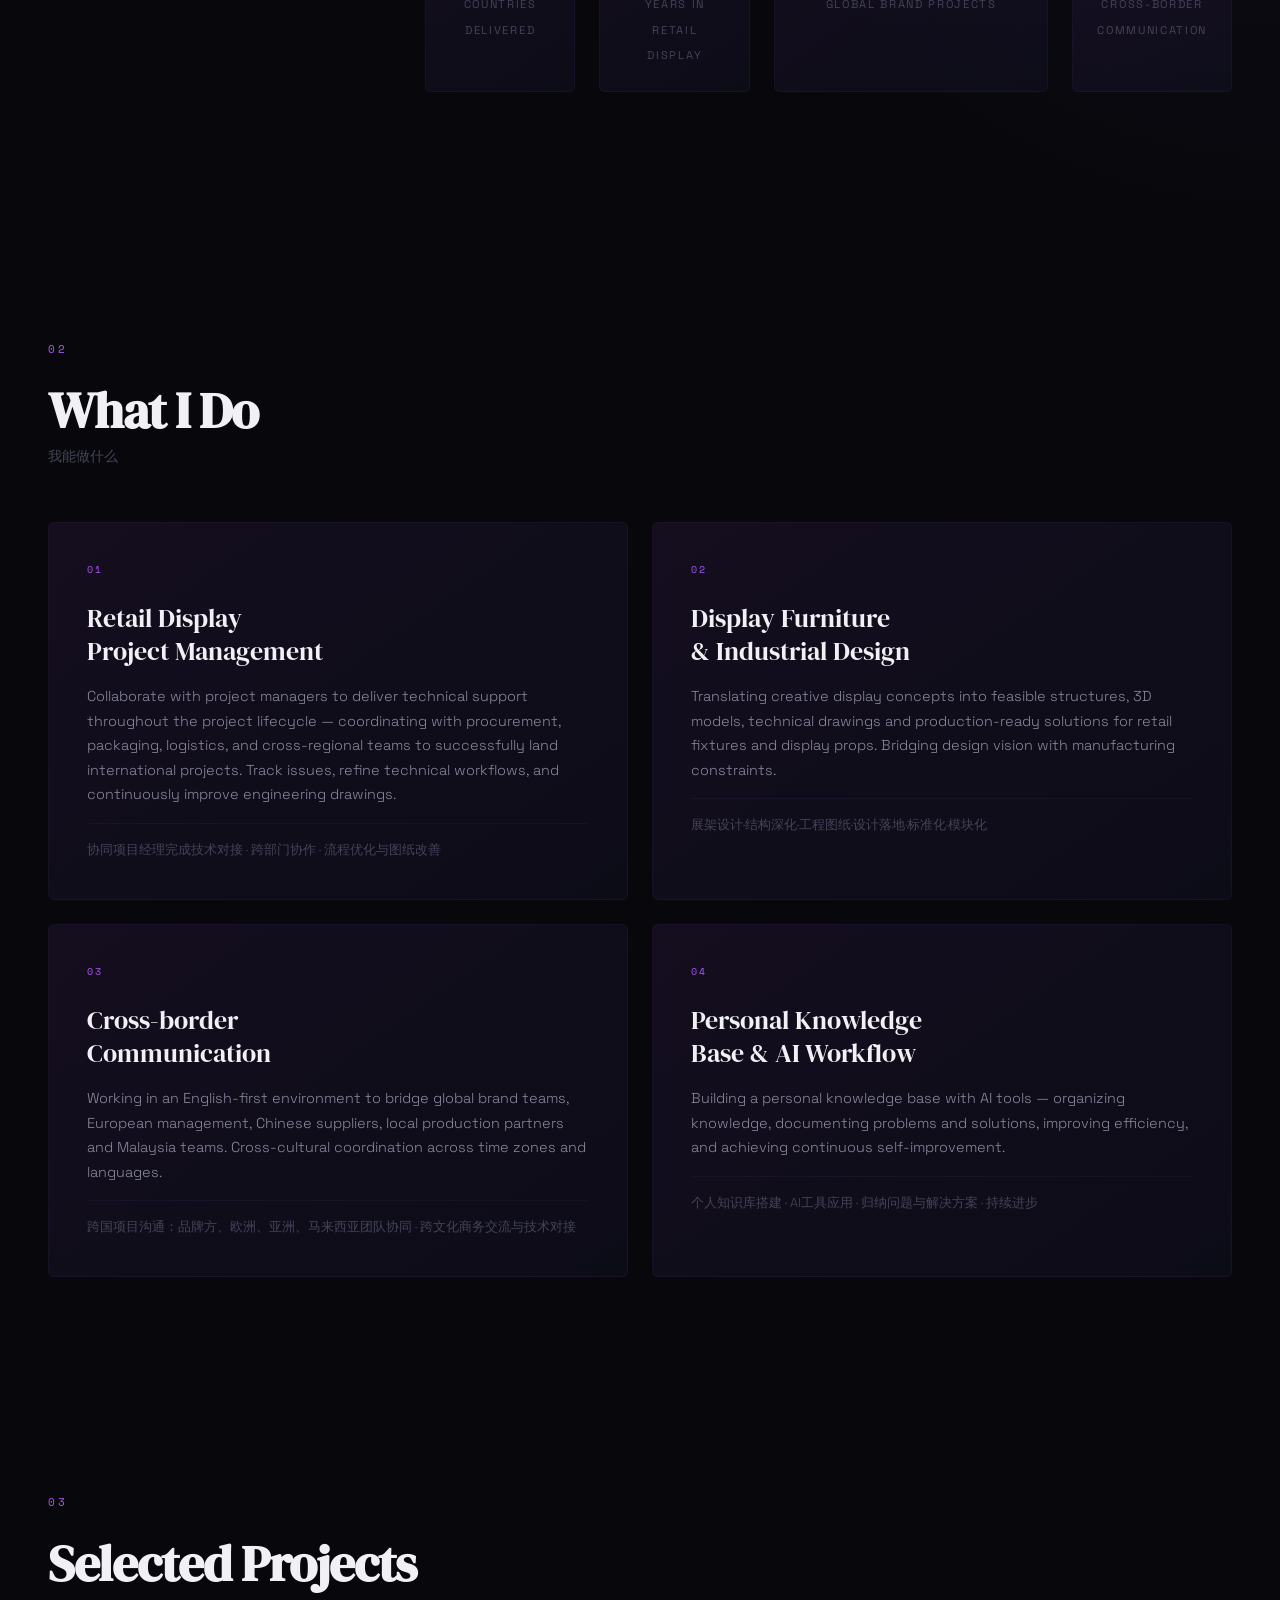
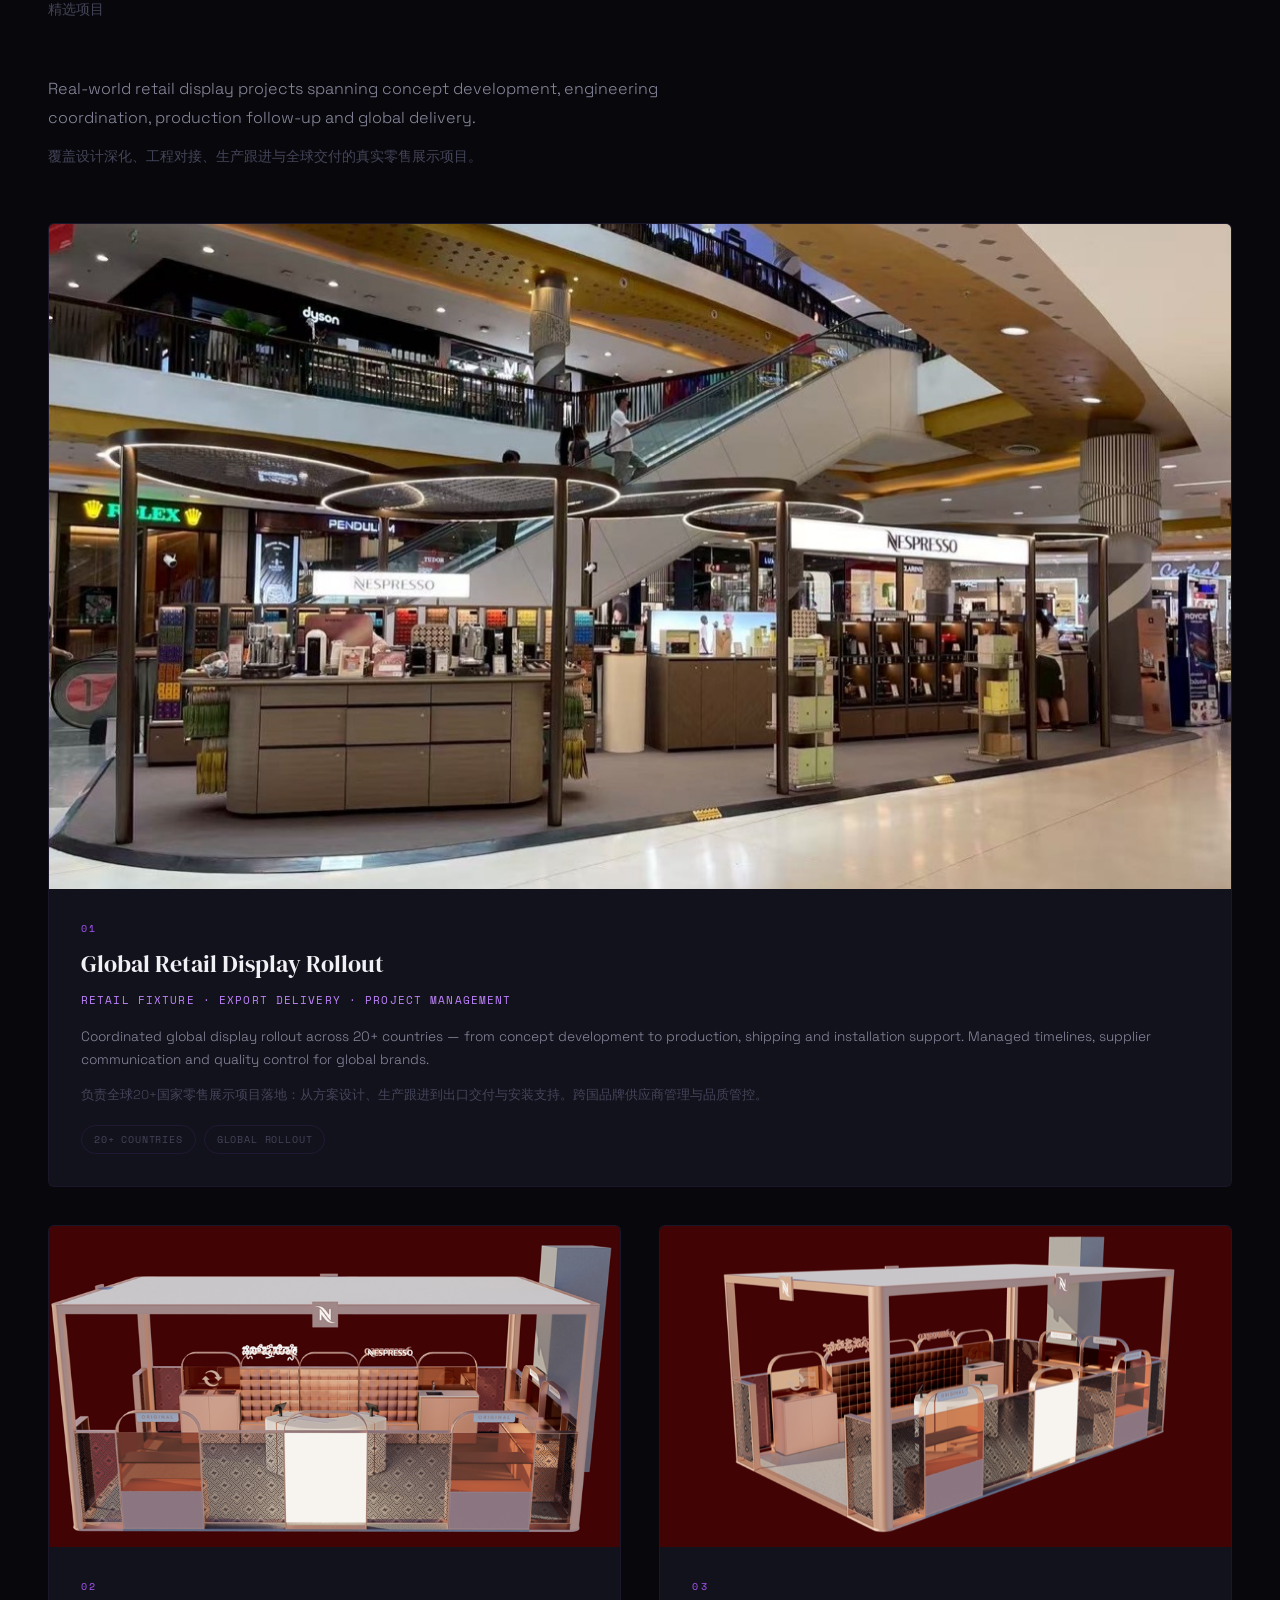
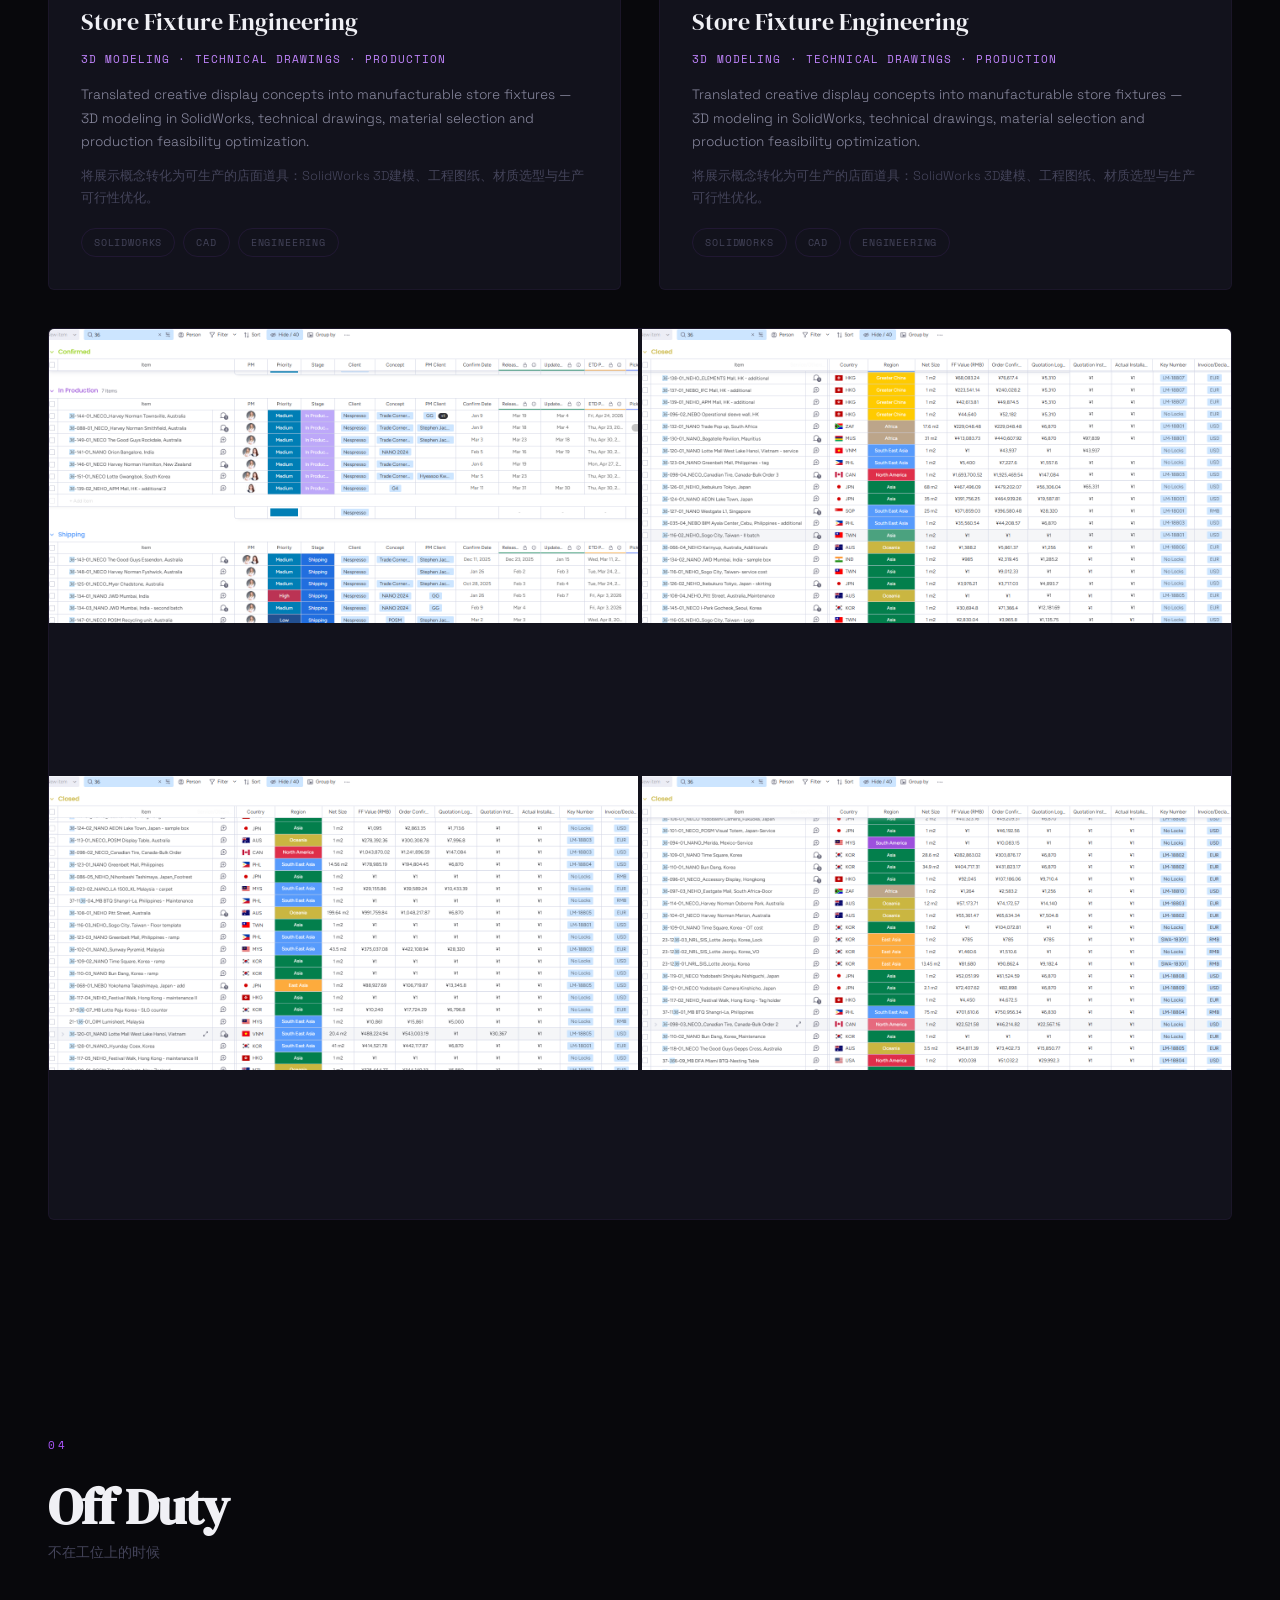
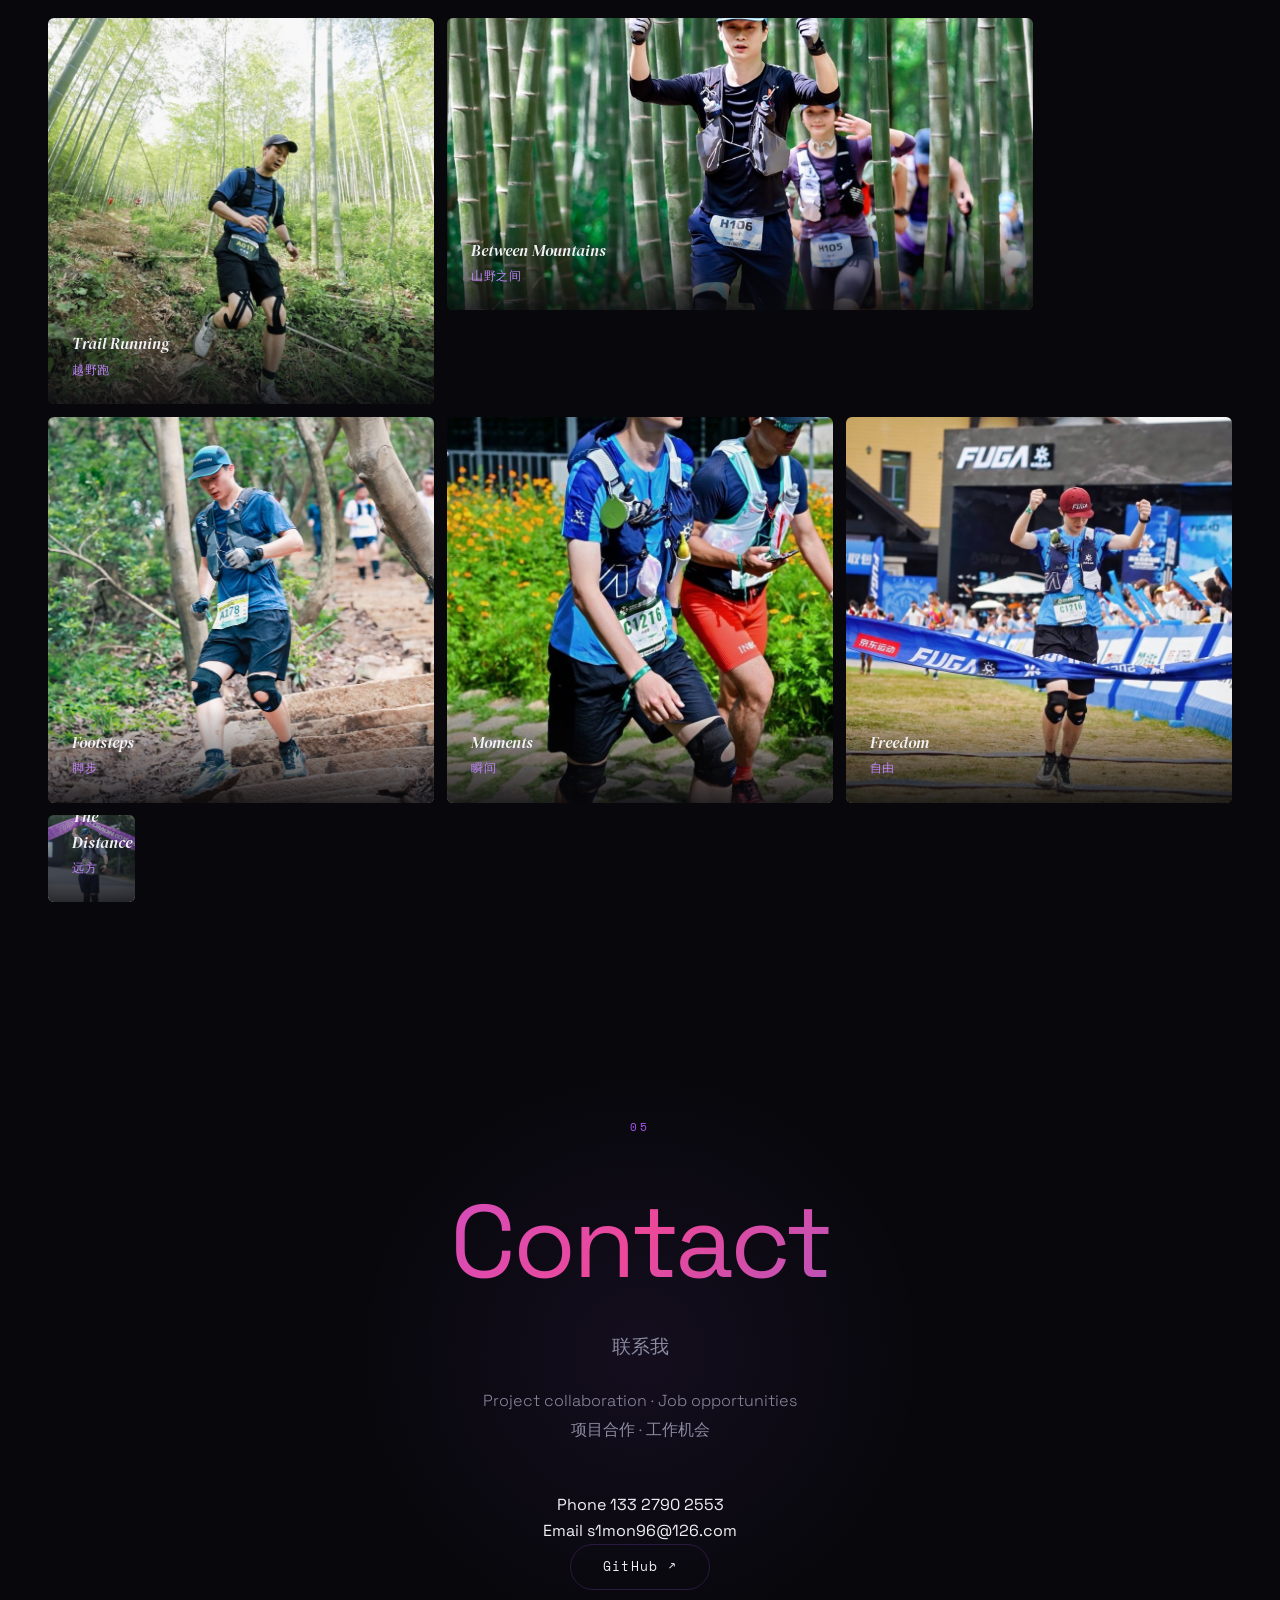
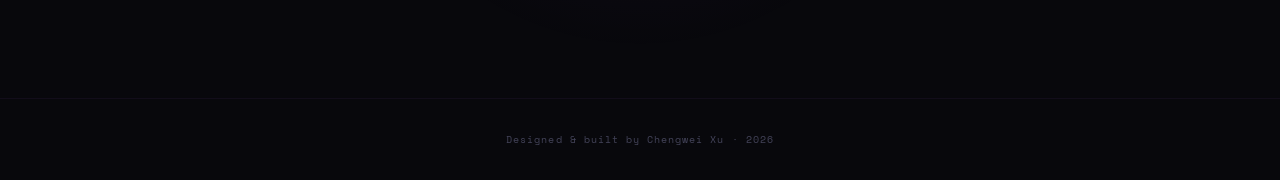
==== commit 066afb3b: "Split Store Fixture into 2 separate cards - Remove dual-image layout, use 2 independent project card" ====
--- a/index.html
+++ b/index.html
@@ -212,15 +212,10 @@
                 </div>
             </div>
 
-            <!-- Project 02: Store Fixture Engineering -->
-            <div class="project-card project-dual-img">
-                <div class="project-images-dual">
-                    <div class="project-image">
-                        <img src="img/store-fixture/nano-01.jpg" alt="Nespresso Nano 2024" loading="lazy" class="project-img">
-                    </div>
-                    <div class="project-image">
-                        <img src="img/store-fixture/nano-02.jpg" alt="Nespresso Nano 2024 Detail" loading="lazy" class="project-img">
-                    </div>
+            <!-- Project 02: Store Fixture Engineering - Card 1 -->
+            <div class="project-card">
+                <div class="project-image">
+                    <img src="img/store-fixture/nano-01.jpg" alt="Nespresso Nano 2024" loading="lazy" class="project-img">
                 </div>
                 <div class="project-info">
                     <span class="project-num">02</span>
@@ -239,6 +234,28 @@
                     </div>
                 </div>
             </div>
+            <!-- Project 03: Store Fixture Engineering - Card 2 -->
+            <div class="project-card">
+                <div class="project-image">
+                    <img src="img/store-fixture/nano-03.jpg" alt="Nespresso Nano 2024" loading="lazy" class="project-img">
+                </div>
+                <div class="project-info">
+                    <span class="project-num">03</span>
+                    <h3>Store Fixture Engineering</h3>
+                    <p class="project-tags">3D Modeling · Technical Drawings · Production</p>
+                    <p class="project-desc">
+                        Translated creative display concepts into manufacturable store fixtures — 3D modeling in SolidWorks, technical drawings, material selection and production feasibility optimization.
+                    </p>
+                    <p class="project-detail-cn">
+                        将展示概念转化为可生产的店面道具：SolidWorks 3D建模、工程图纸、材质选型与生产可行性优化。
+                    </p>
+                    <div class="project-meta">
+                        <span class="meta-tag">SolidWorks</span>
+                        <span class="meta-tag">CAD</span>
+                        <span class="meta-tag">Engineering</span>
+                    </div>
+                </div>
+            </div>
 
             <!-- Project 03: Cross-border Project Coordination -->
             <div class="project-card project-wide">
@@ -257,7 +274,7 @@
                     </div>
                 </div>
                 <div class="project-info">
-                    <span class="project-num">03</span>
+                    <span class="project-num">04</span>
                     <h3>Cross-border Project Coordination</h3>
                     <p class="project-tags">Supply Chain · Quality Control · Logistics</p>
                     <p class="project-desc">
--- a/style.css
+++ b/style.css
@@ -863,8 +863,6 @@
     display: block;
 }
 
-/* === Project Dual Image (Store Fixture) === */
-.project-dual-img .project-images-dual {
     display: grid;
     grid-template-columns: 1fr 1fr;
     gap: 4px;
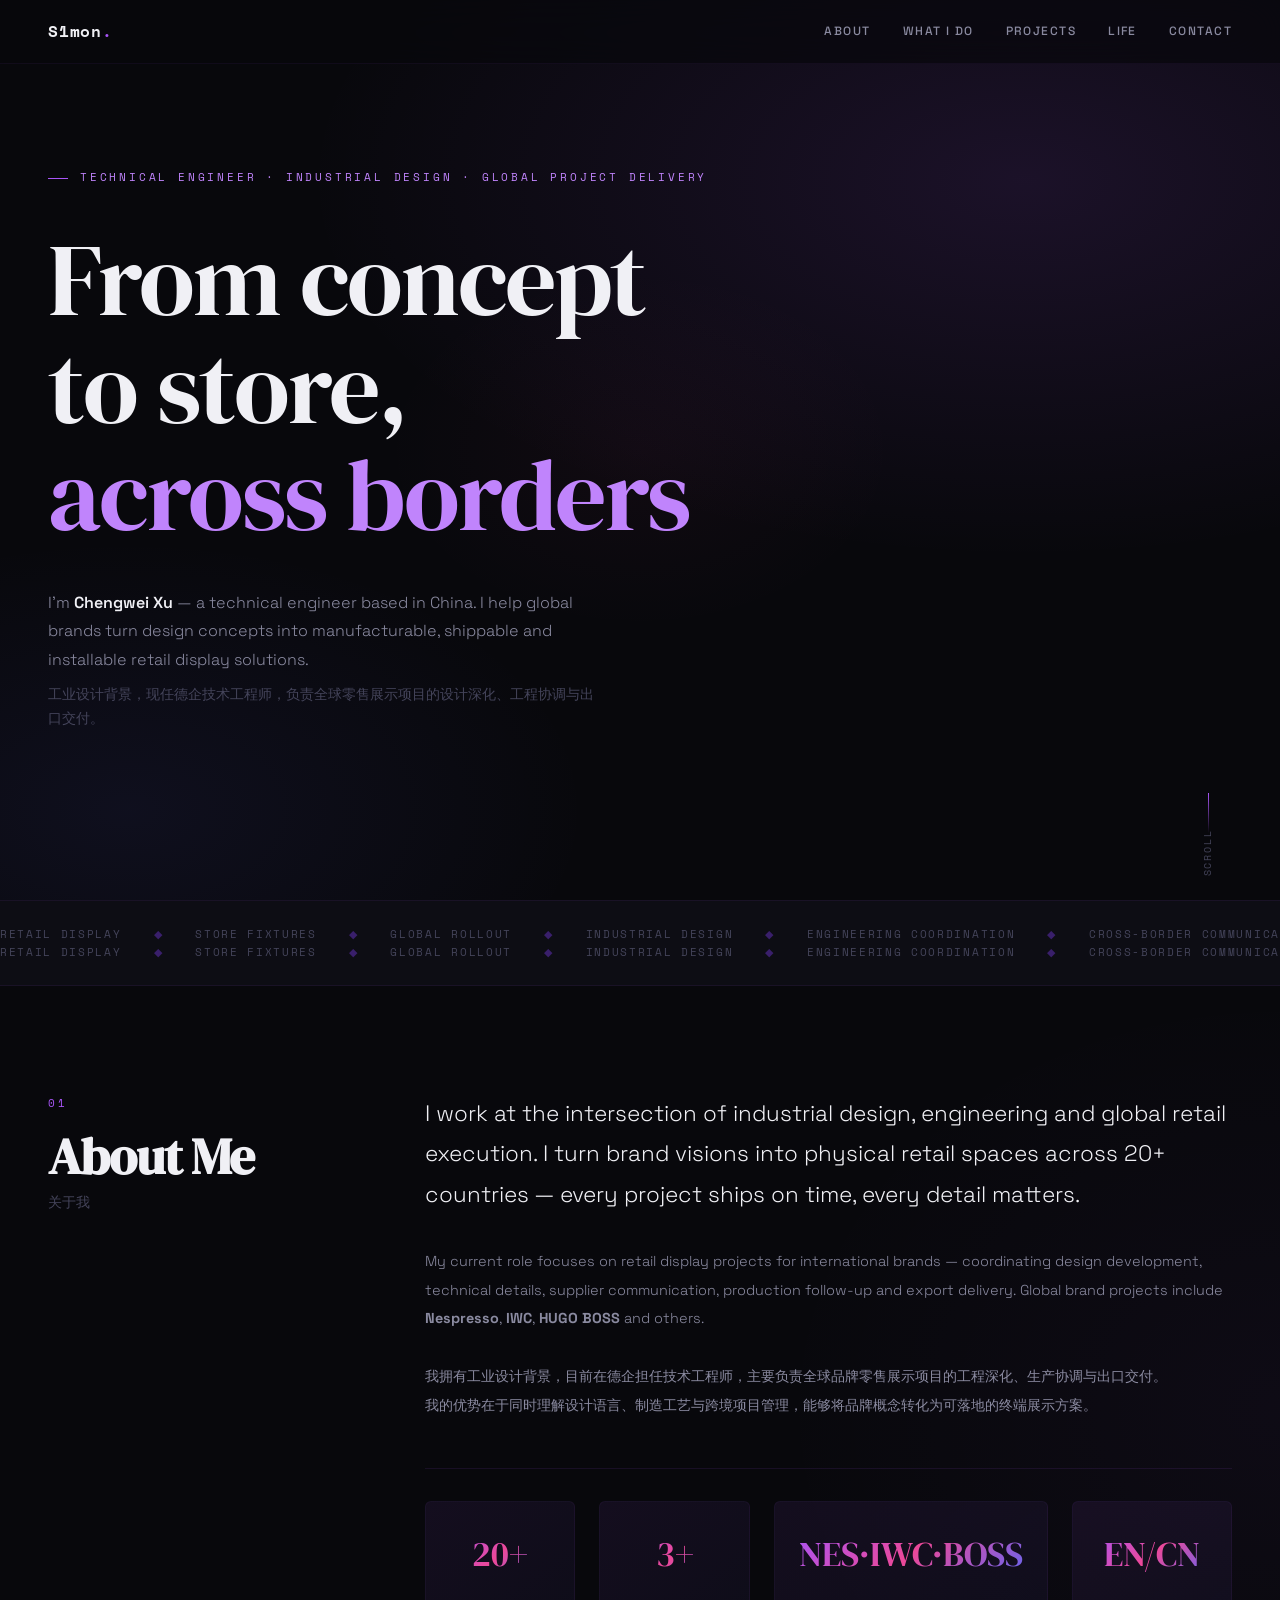
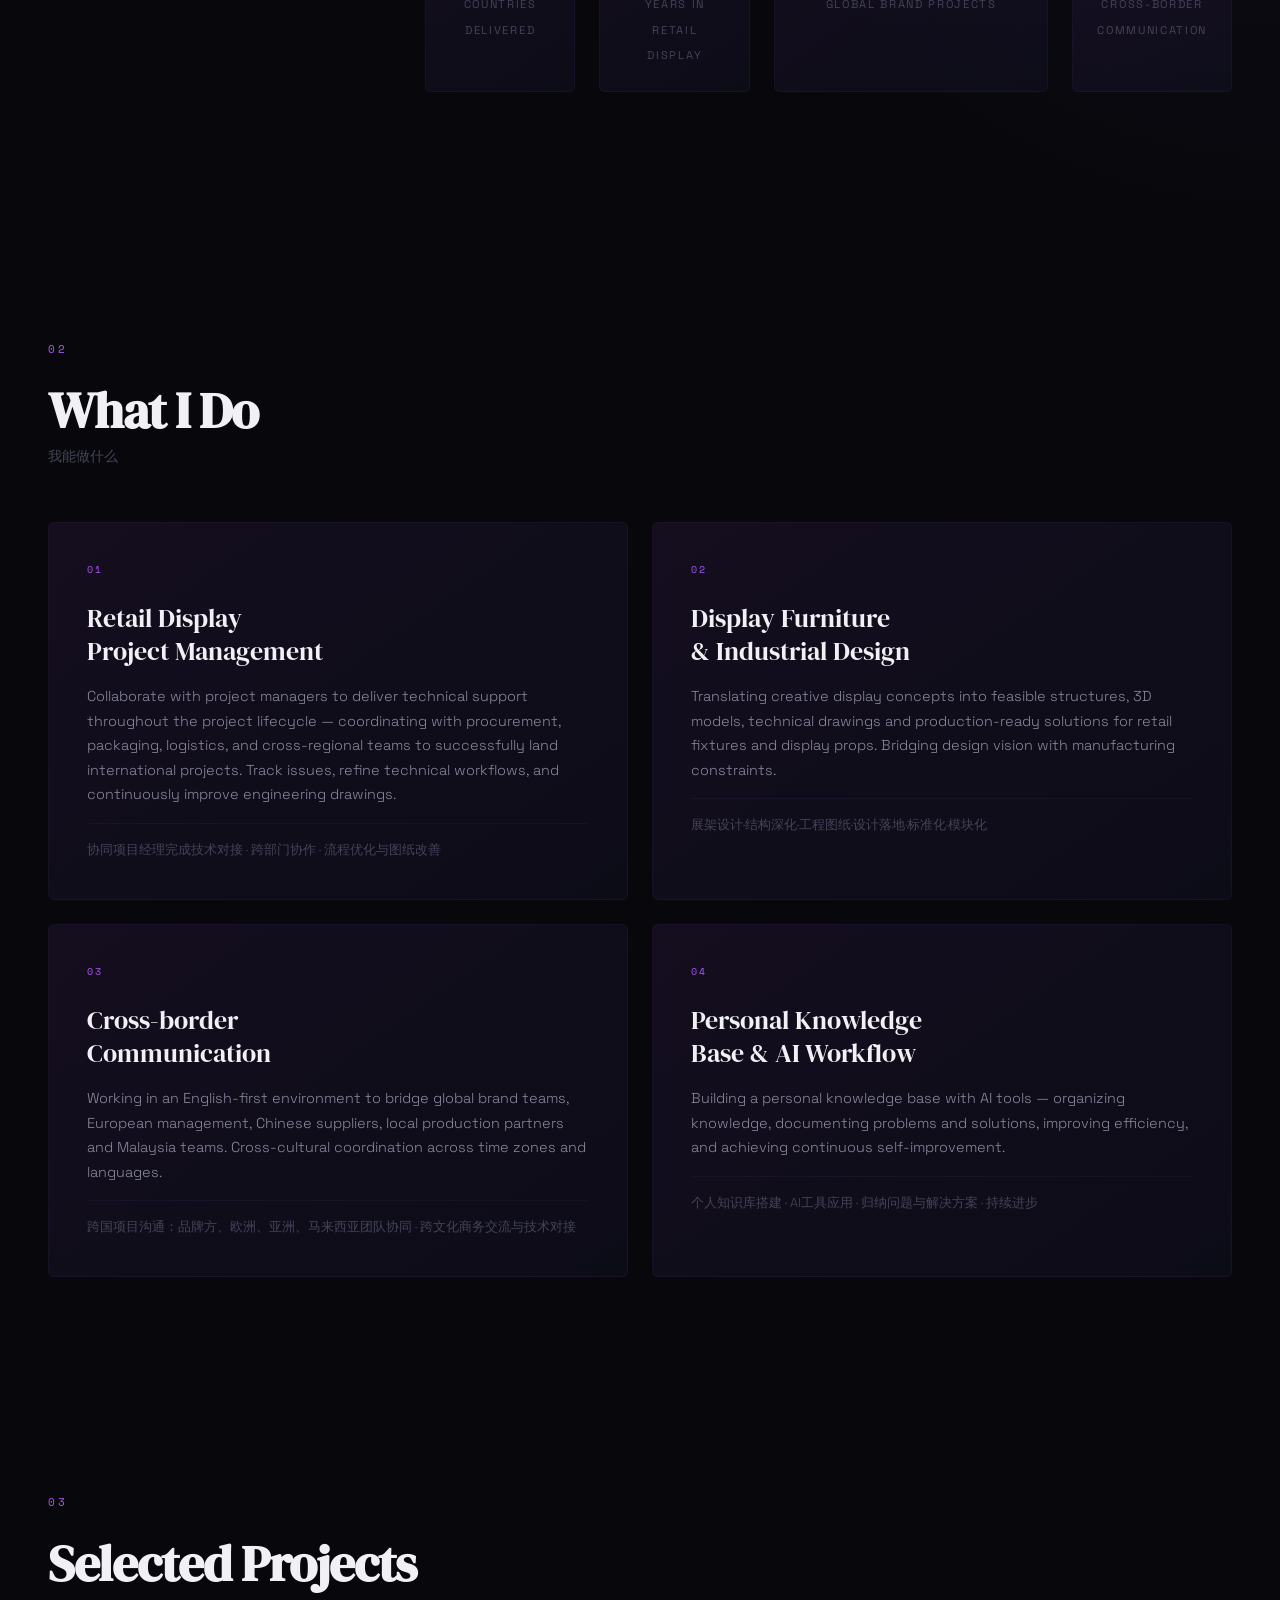
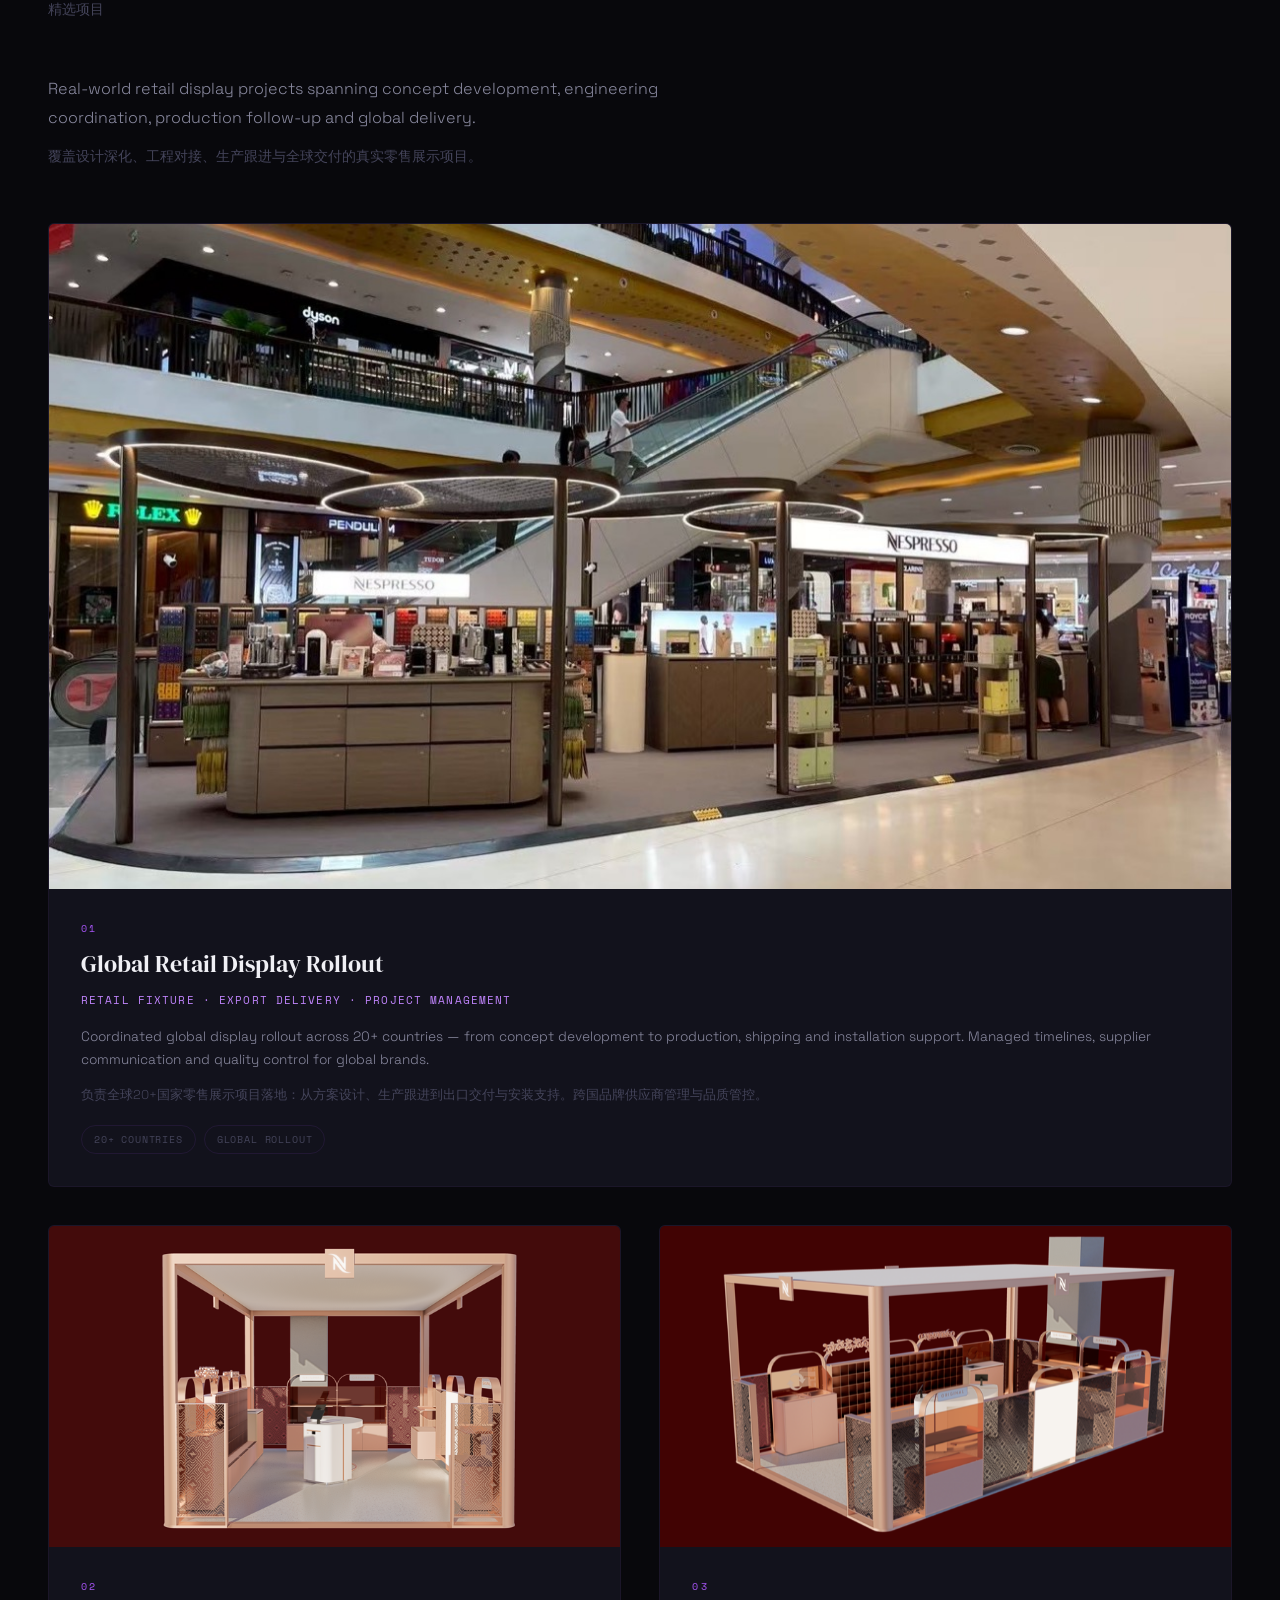
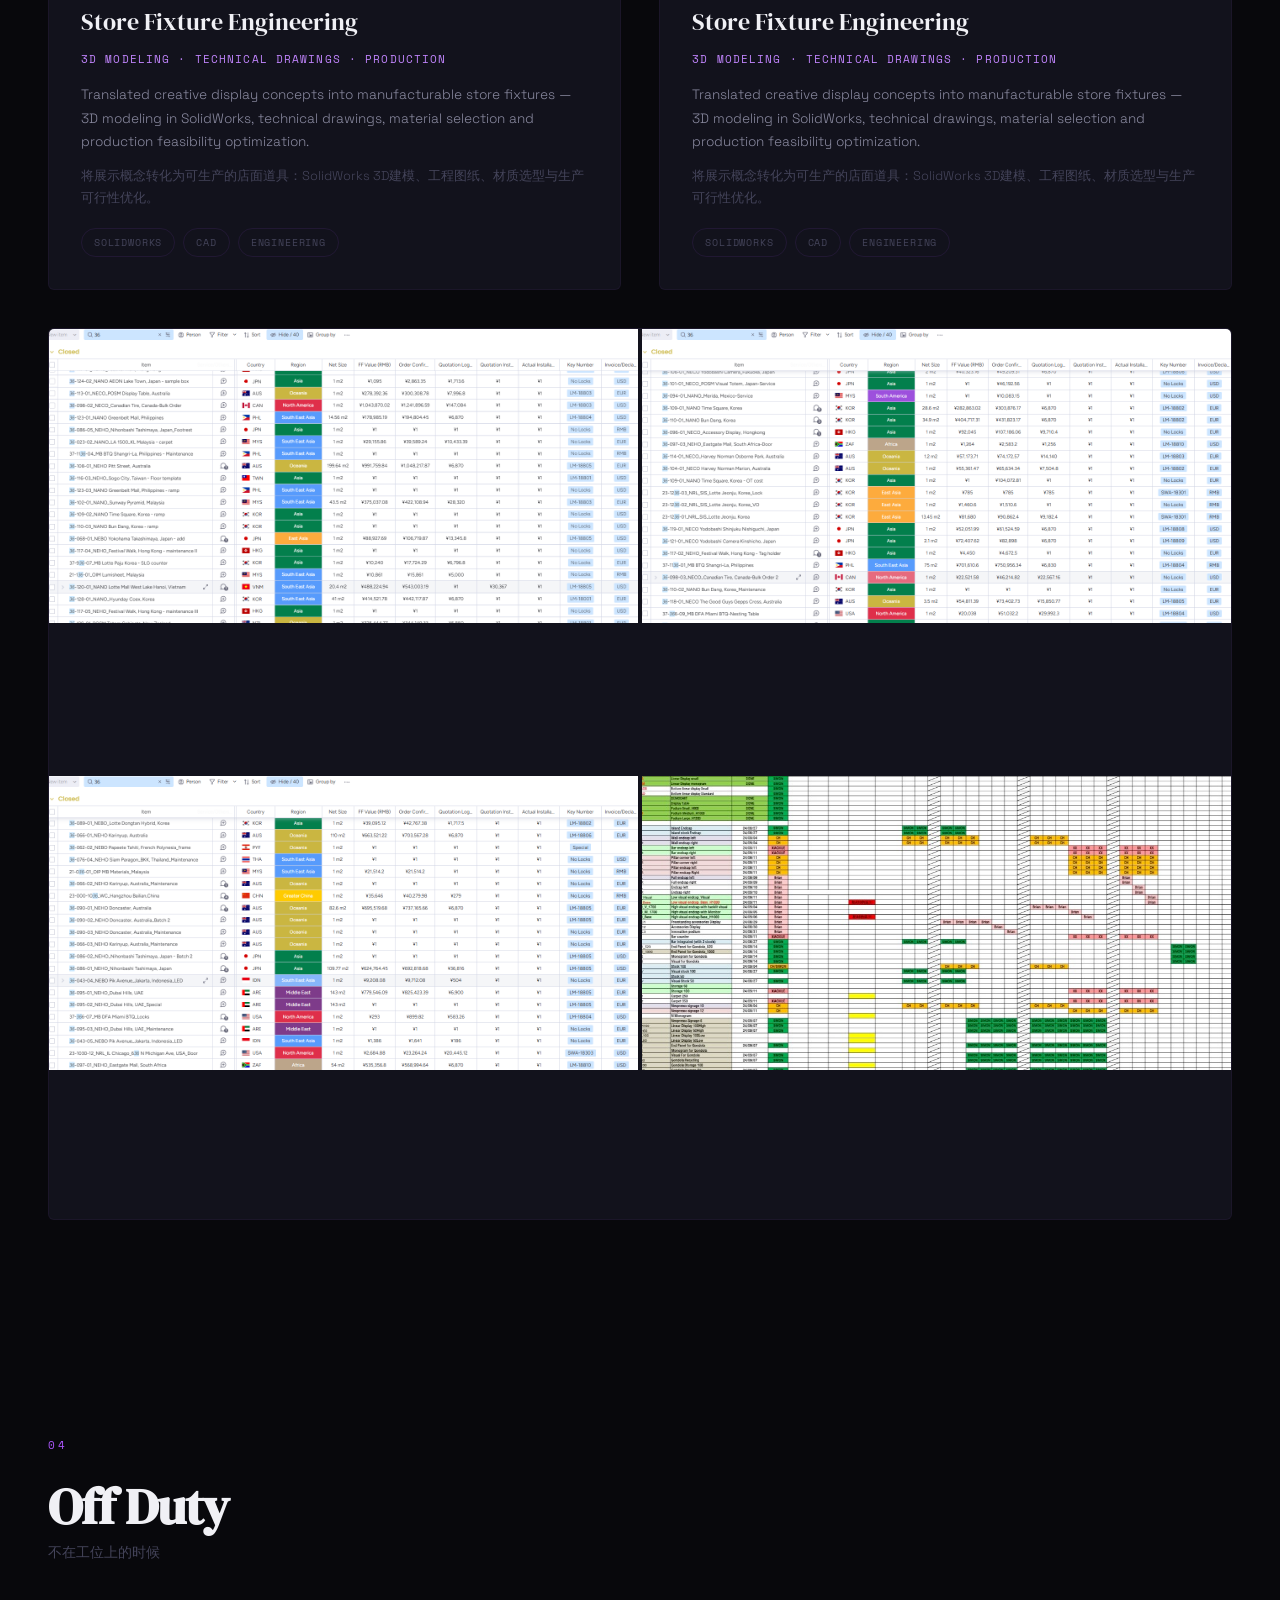
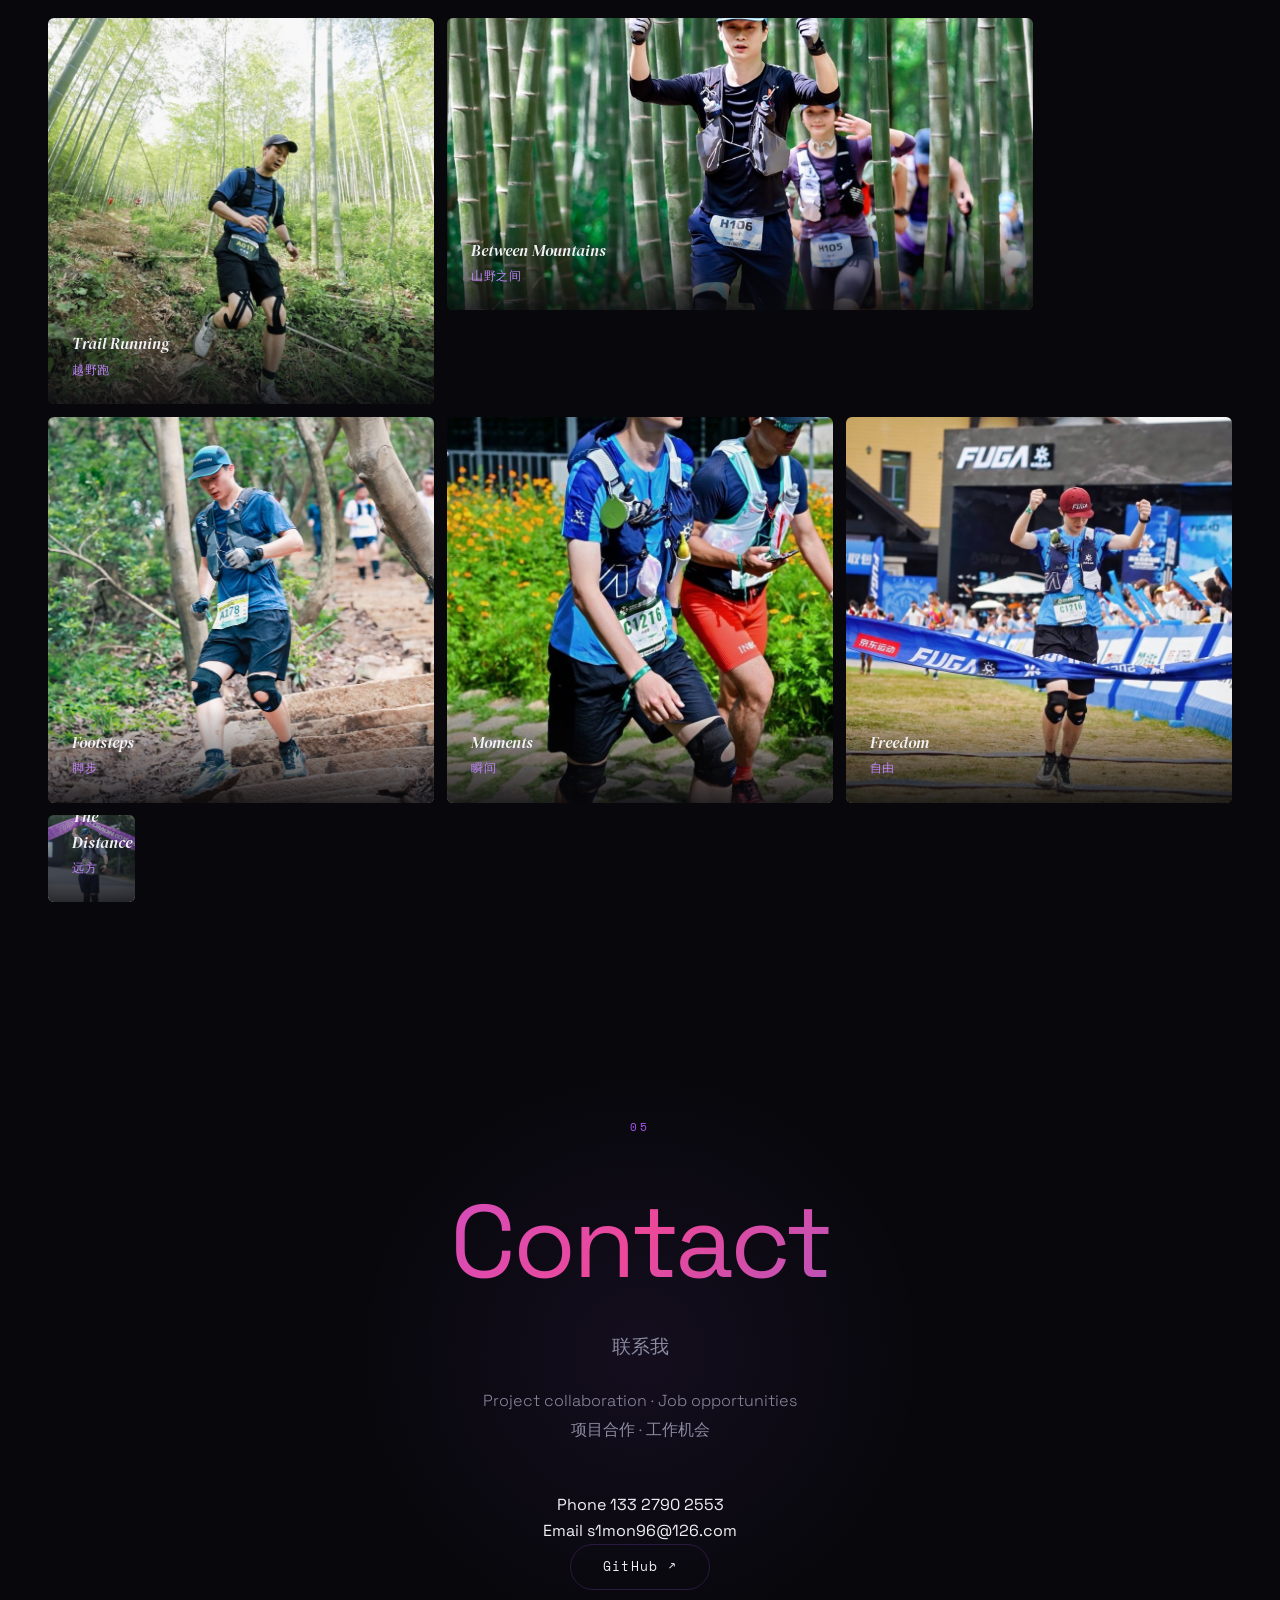
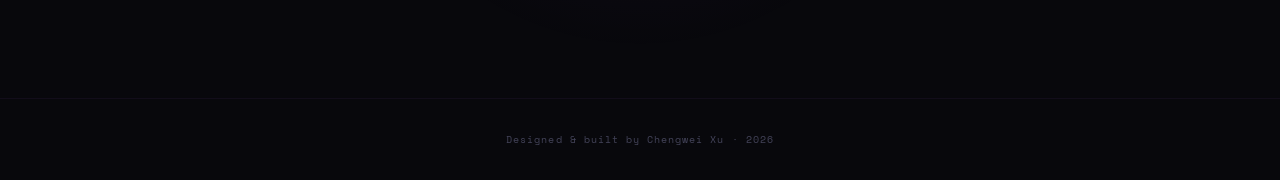
==== commit 883c3c63: "Update images per annotation: nano 02&03, new cross-border grid - Store Fixture Card 1: nano-02 (was" ====
--- a/index.html
+++ b/index.html
@@ -215,7 +215,7 @@
             <!-- Project 02: Store Fixture Engineering - Card 1 -->
             <div class="project-card">
                 <div class="project-image">
-                    <img src="img/store-fixture/nano-01.jpg" alt="Nespresso Nano 2024" loading="lazy" class="project-img">
+                    <img src="img/store-fixture/nano-02.jpg" alt="Nespresso Nano 2024" loading="lazy" class="project-img">
                 </div>
                 <div class="project-info">
                     <span class="project-num">02</span>
@@ -261,16 +261,16 @@
             <div class="project-card project-wide">
                 <div class="project-images-grid">
                     <div class="project-image">
-                        <img src="img/cross-border/cb-01.jpg" alt="Cross-border Timeline" loading="lazy" class="project-img">
+                        <img src="img/cross-border/cb-39.jpg" alt="Cross-border Timeline" loading="lazy" class="project-img">
                     </div>
                     <div class="project-image">
-                        <img src="img/cross-border/cb-02.jpg" alt="Cross-border Timeline" loading="lazy" class="project-img">
+                        <img src="img/cross-border/cb-40.jpg" alt="Cross-border Timeline" loading="lazy" class="project-img">
                     </div>
                     <div class="project-image">
-                        <img src="img/cross-border/cb-03.jpg" alt="Cross-border Timeline" loading="lazy" class="project-img">
+                        <img src="img/cross-border/cb-41.jpg" alt="Cross-border Timeline" loading="lazy" class="project-img">
                     </div>
                     <div class="project-image">
-                        <img src="img/cross-border/cb-04.jpg" alt="Cross-border Timeline" loading="lazy" class="project-img">
+                        <img src="img/cross-border/timeline-sku.jpg" alt="Timeline and SKU List" loading="lazy" class="project-img">
                     </div>
                 </div>
                 <div class="project-info">
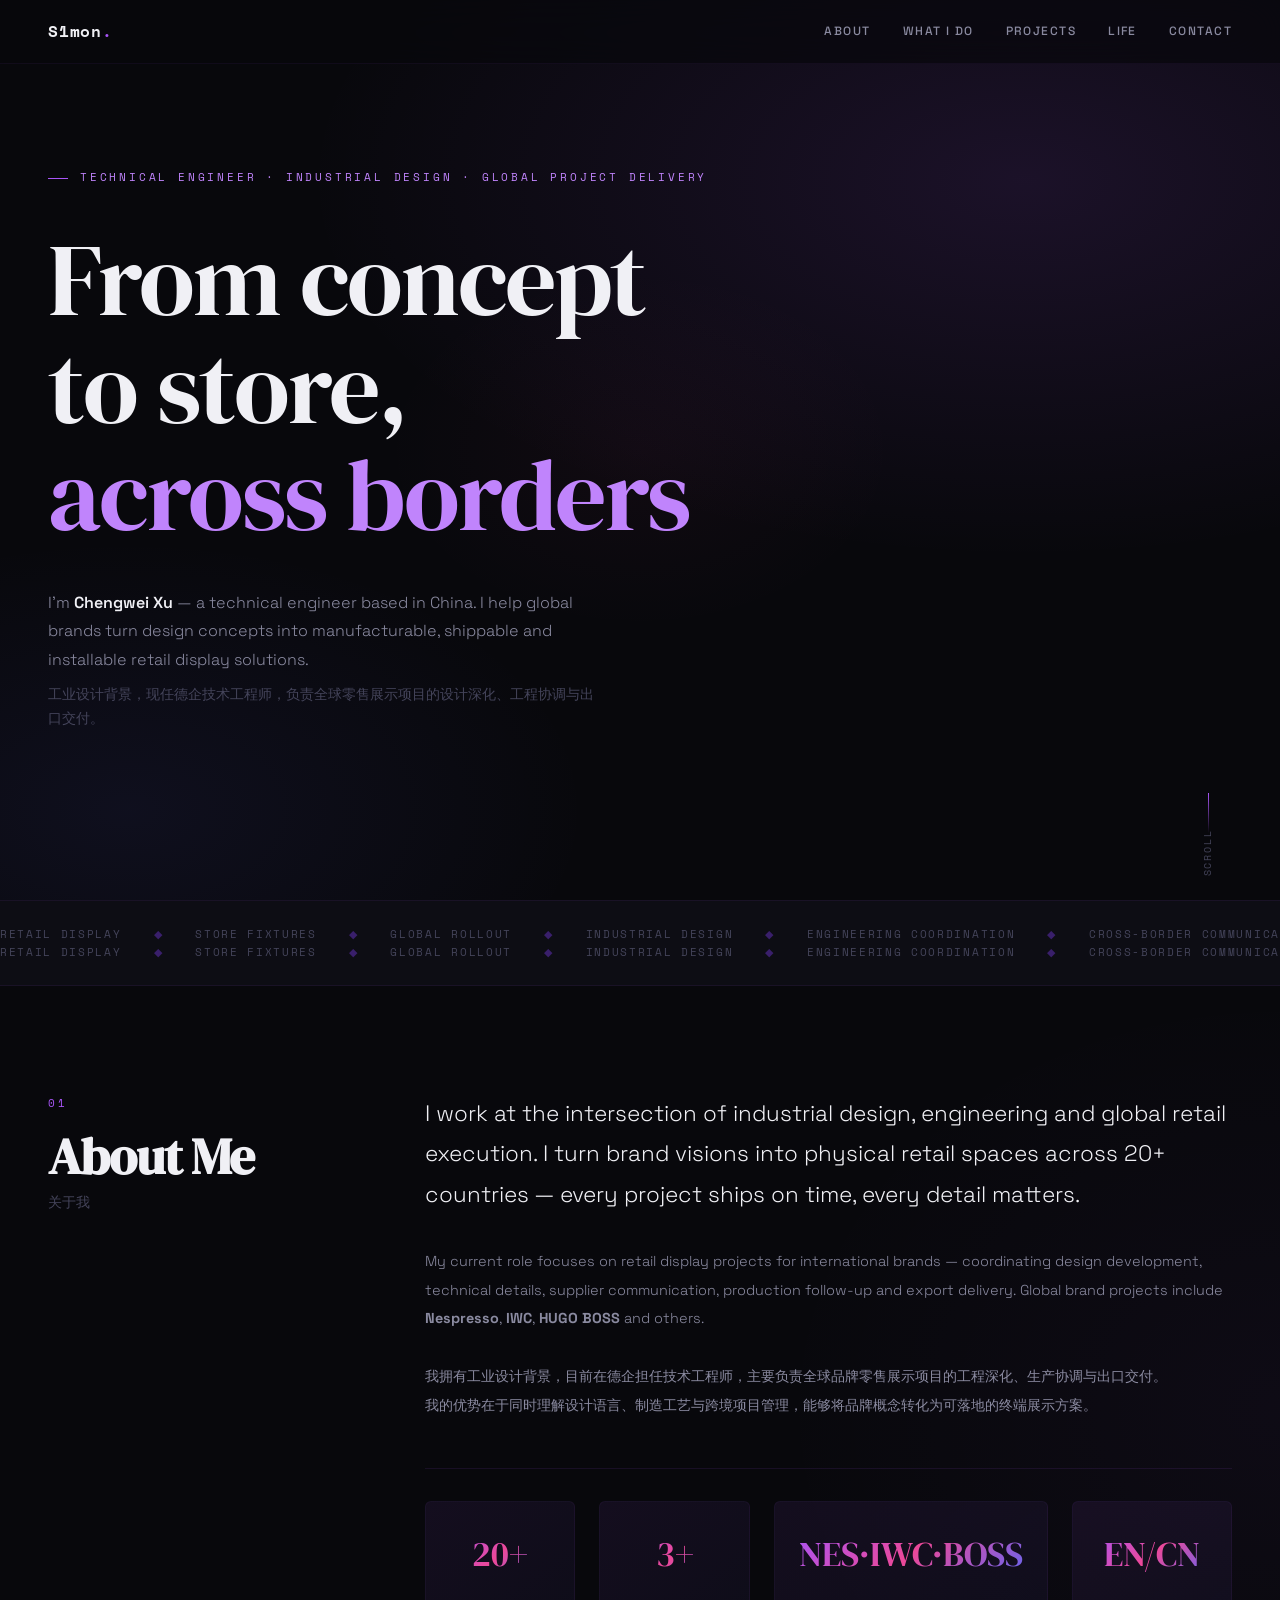
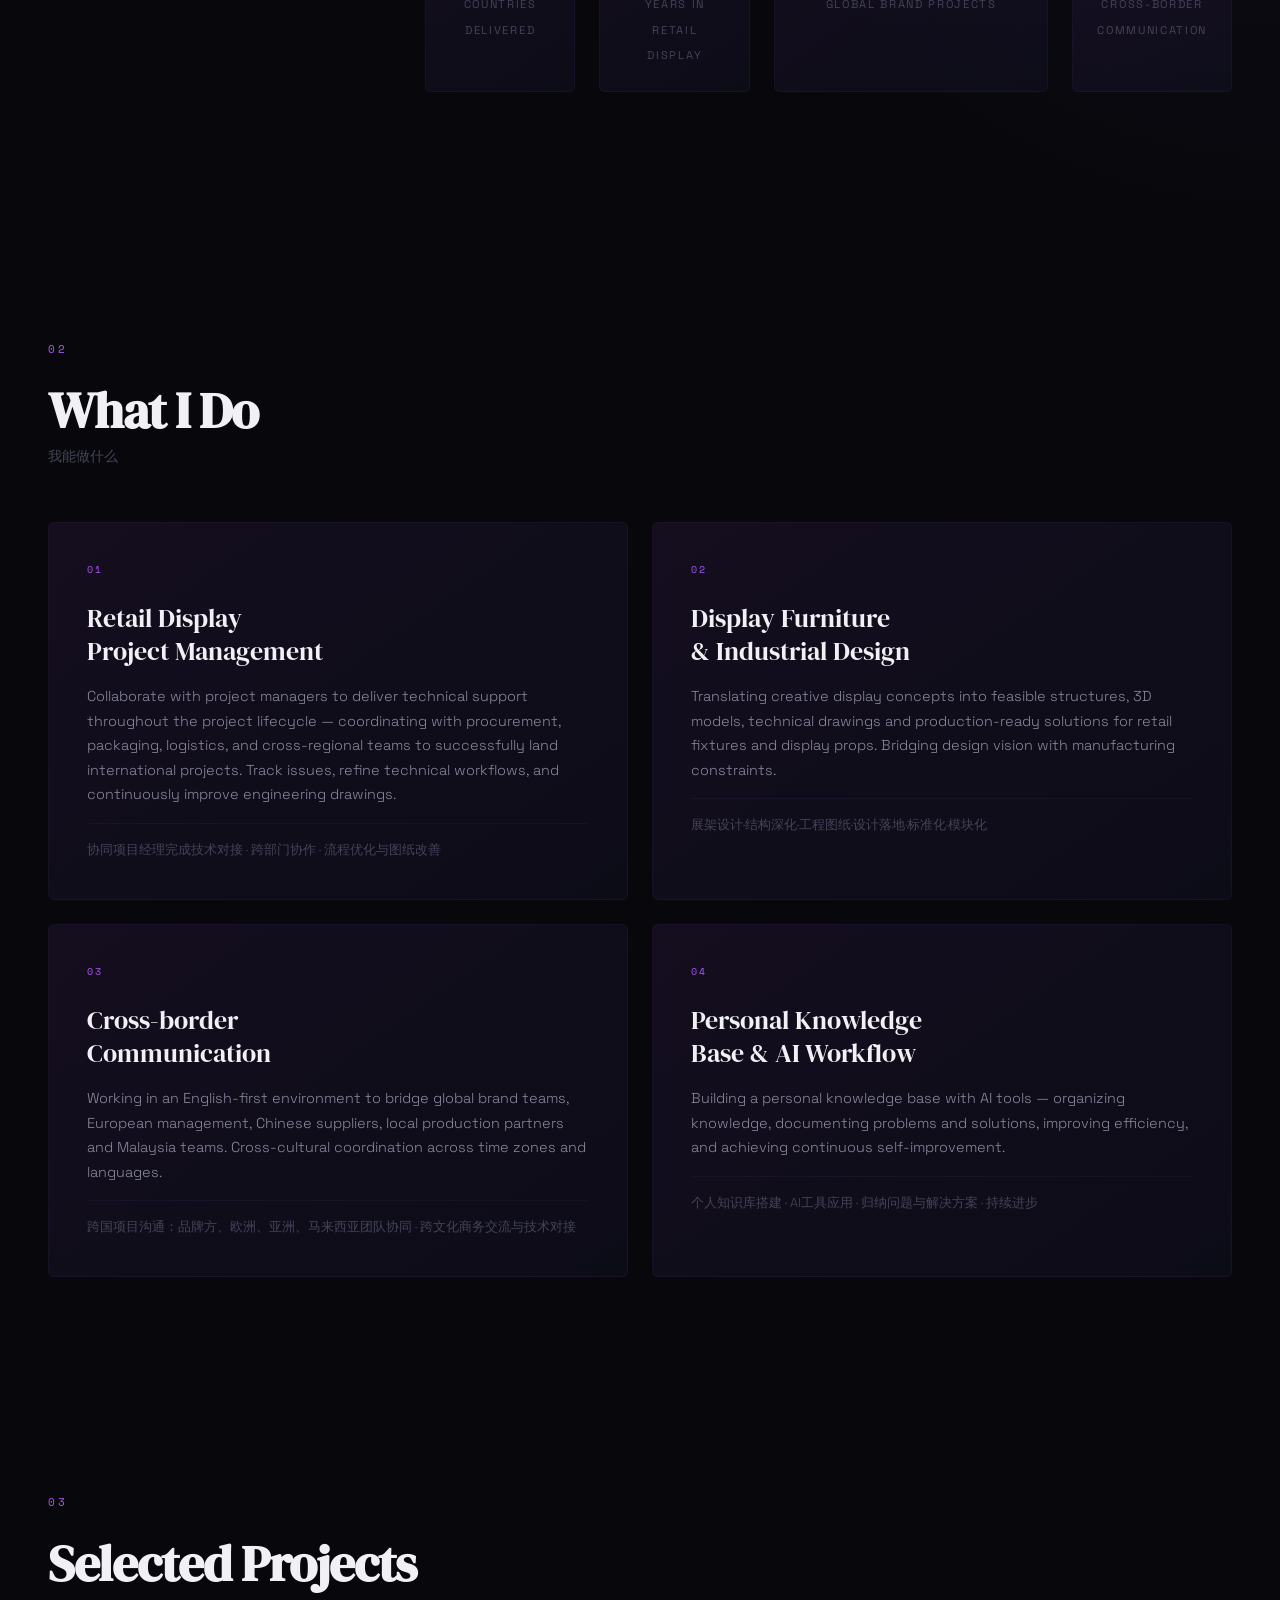
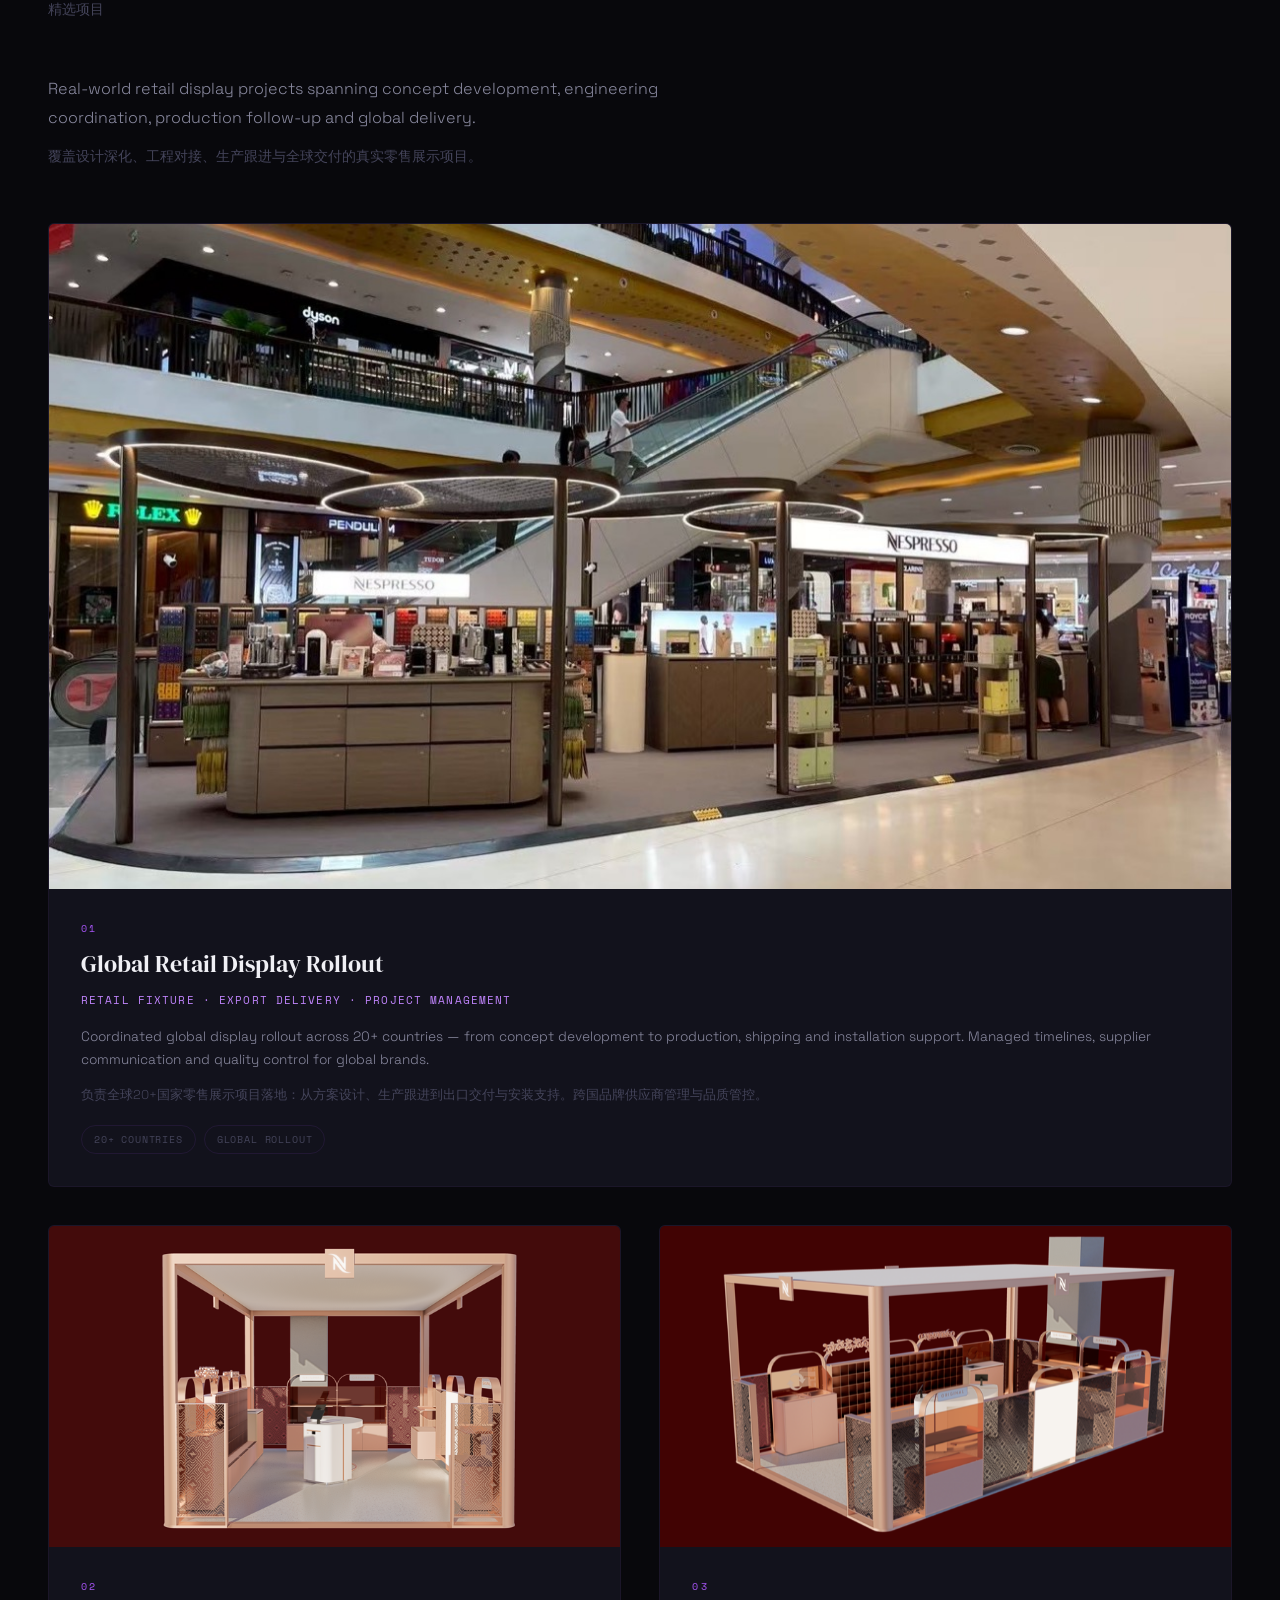
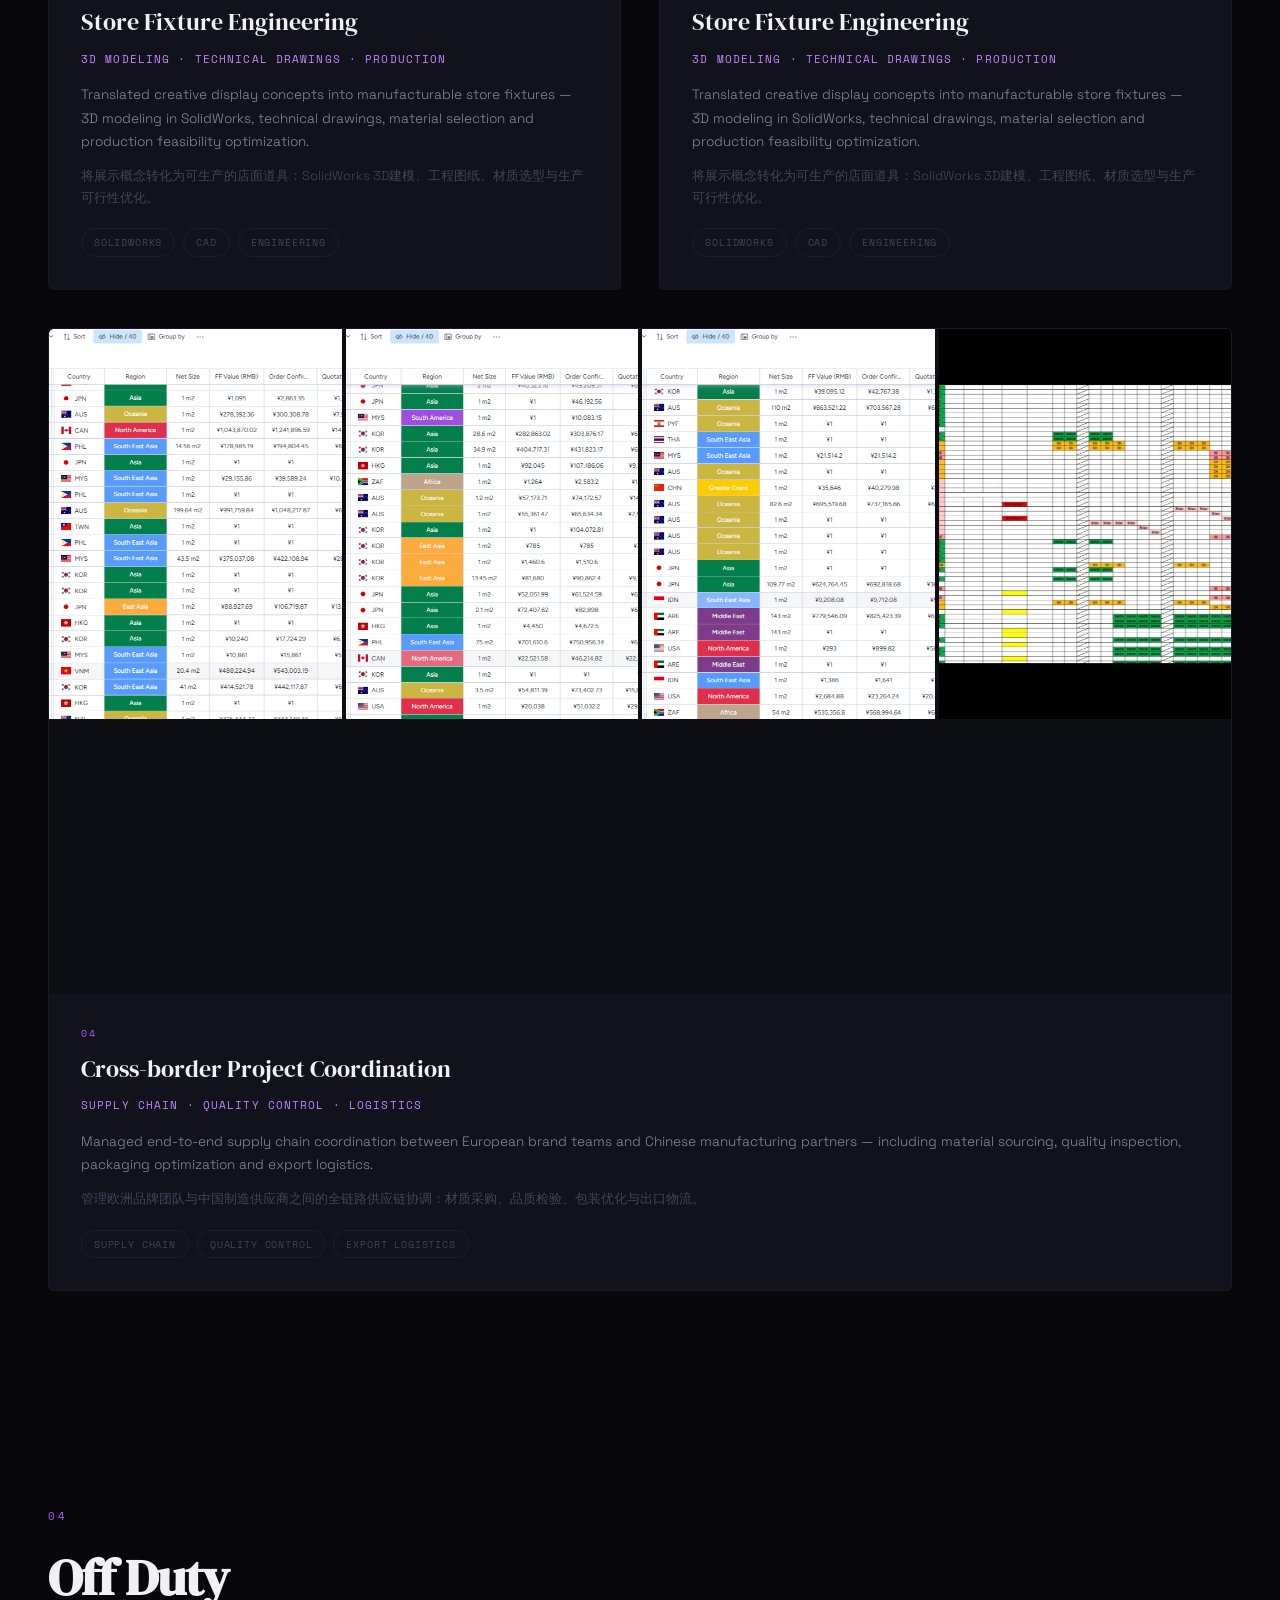
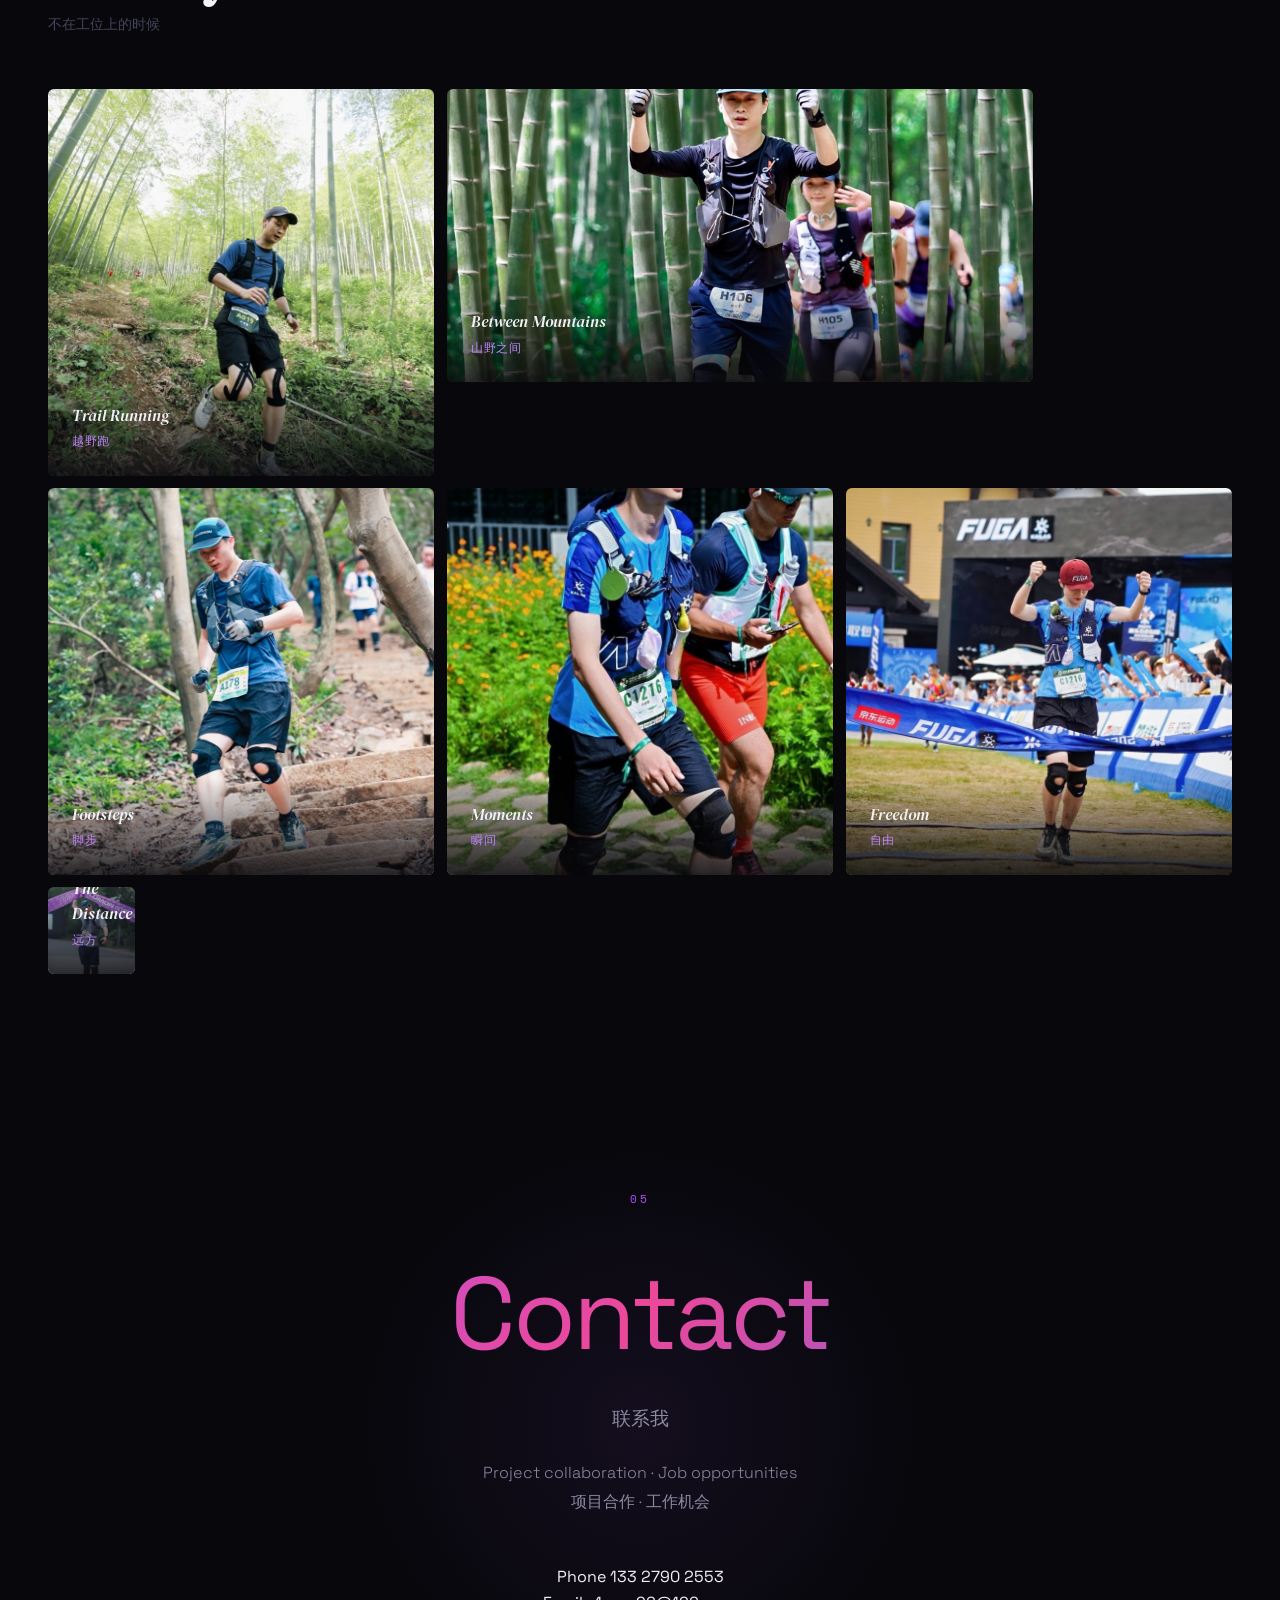
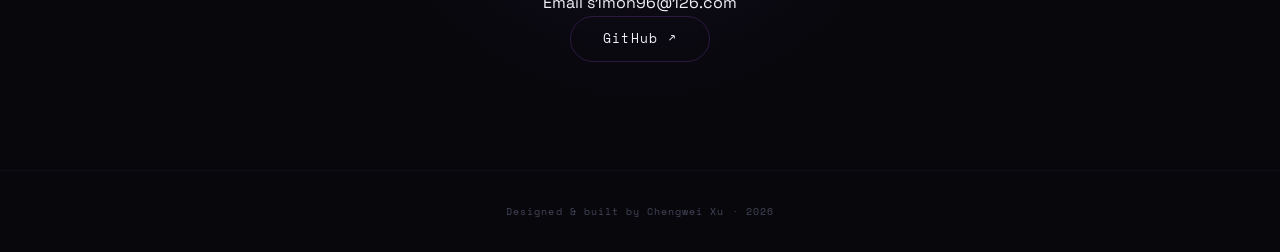
==== commit b6cbcd7c: "Cross-border: restore card layout with 4 vertical strips - Restore original V4 card layout (image se" ====
--- a/index.html
+++ b/index.html
@@ -259,18 +259,20 @@
 
             <!-- Project 03: Cross-border Project Coordination -->
             <div class="project-card project-wide">
-                <div class="project-images-grid">
-                    <div class="project-image">
-                        <img src="img/cross-border/cb-39.jpg" alt="Cross-border Timeline" loading="lazy" class="project-img">
-                    </div>
-                    <div class="project-image">
-                        <img src="img/cross-border/cb-40.jpg" alt="Cross-border Timeline" loading="lazy" class="project-img">
-                    </div>
-                    <div class="project-image">
-                        <img src="img/cross-border/cb-41.jpg" alt="Cross-border Timeline" loading="lazy" class="project-img">
-                    </div>
-                    <div class="project-image">
-                        <img src="img/cross-border/timeline-sku.jpg" alt="Timeline and SKU List" loading="lazy" class="project-img">
+                <div class="project-image">
+                    <div class="project-images-quad">
+                        <div class="project-image">
+                            <img src="img/cross-border/cb-39.jpg" alt="Cross-border Timeline" loading="lazy" class="project-img">
+                        </div>
+                        <div class="project-image">
+                            <img src="img/cross-border/cb-40.jpg" alt="Cross-border Timeline" loading="lazy" class="project-img">
+                        </div>
+                        <div class="project-image">
+                            <img src="img/cross-border/cb-41.jpg" alt="Cross-border Timeline" loading="lazy" class="project-img">
+                        </div>
+                        <div class="project-image">
+                            <img src="img/cross-border/timeline-sku.jpg" alt="Timeline and SKU List" loading="lazy" class="project-img">
+                        </div>
                     </div>
                 </div>
                 <div class="project-info">
--- a/style.css
+++ b/style.css
@@ -875,17 +875,24 @@
     overflow: hidden;
 }
 
-/* === Project Image Grid (Cross-border 2×2) === */
-.project-images-grid {
+
+/* === Project Four-up vertical strips (Cross-border) === */
+.project-images-quad {
     display: grid;
-    grid-template-columns: 1fr 1fr;
+    grid-template-columns: 1fr 1fr 1fr 1fr;
     gap: 4px;
     width: 100%;
     height: 100%;
 }
 
-.project-images-grid .project-image {
-    aspect-ratio: 2/1;
+.project-images-quad .project-image {
+    aspect-ratio: 3/4;
     background: var(--bg-soft);
     overflow: hidden;
 }
+
+.project-images-quad .project-img {
+    width: 100%;
+    height: 100%;
+    object-fit: cover;
+}
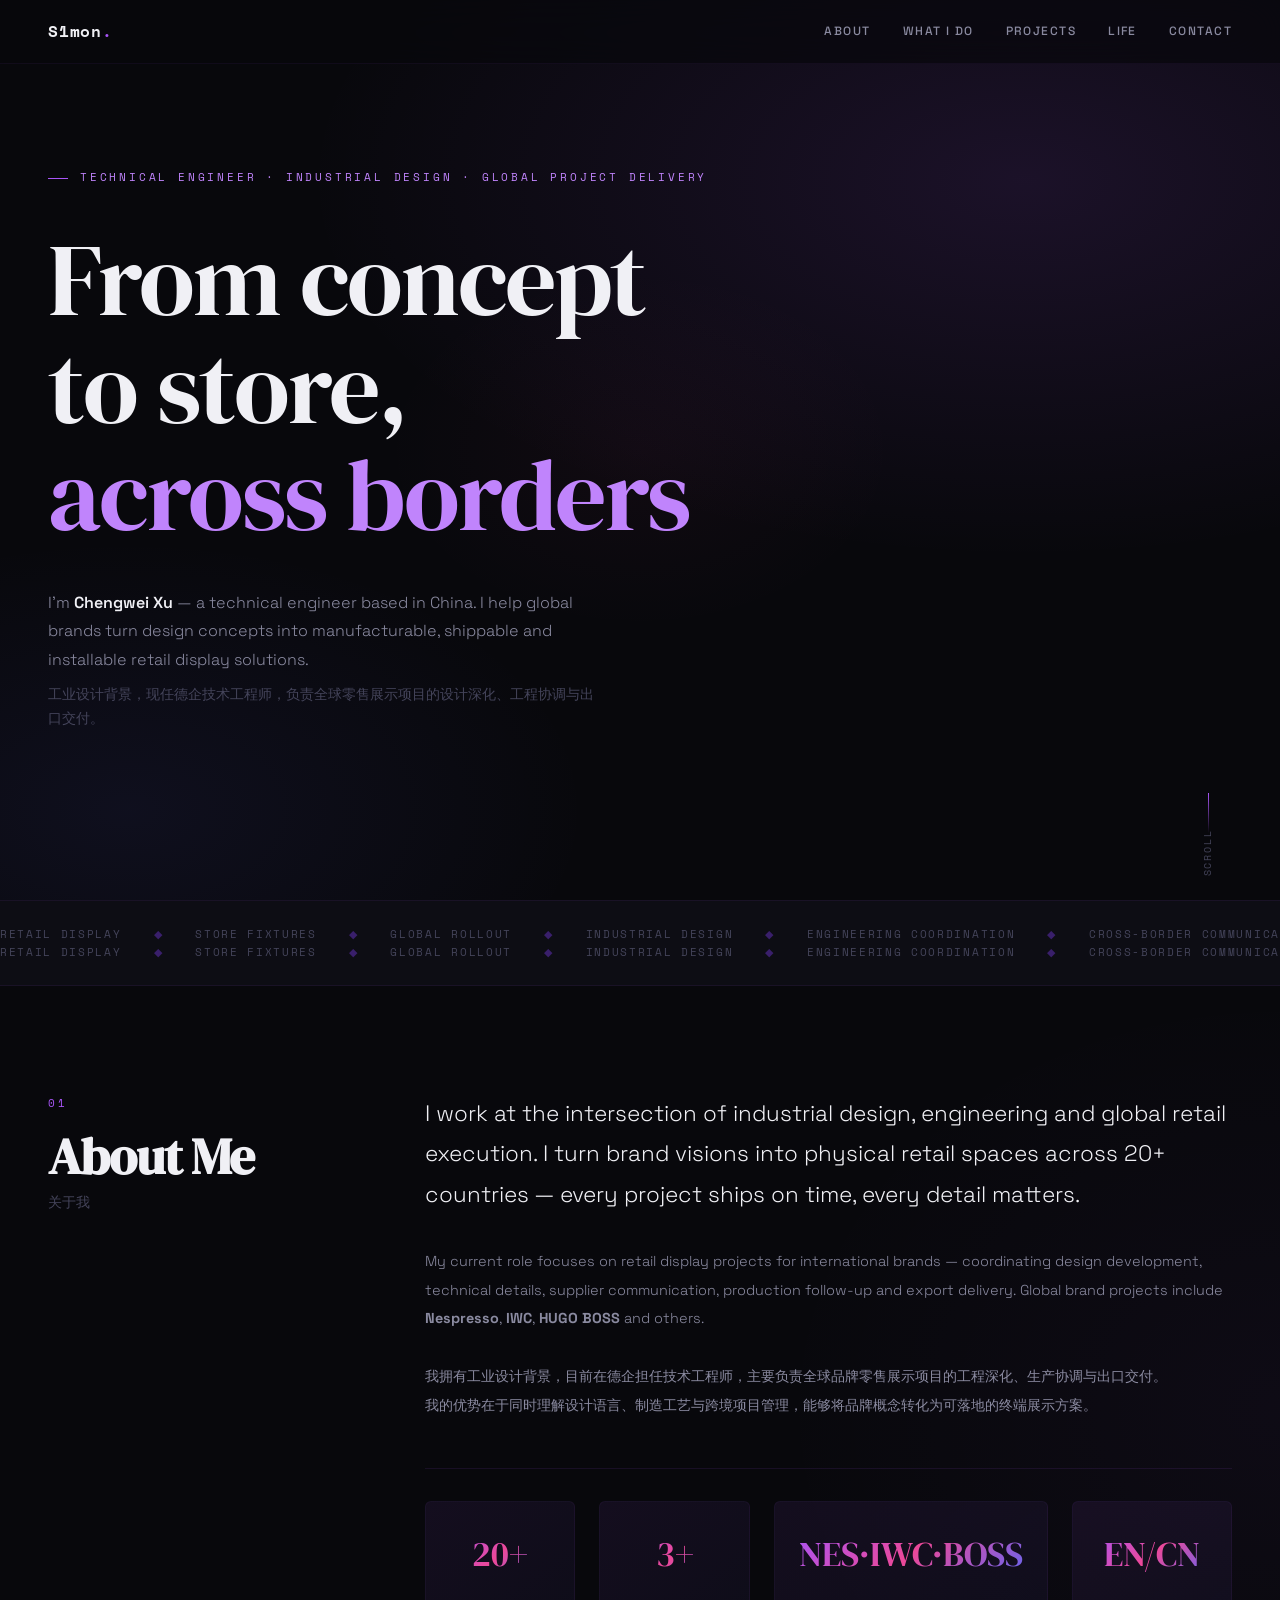
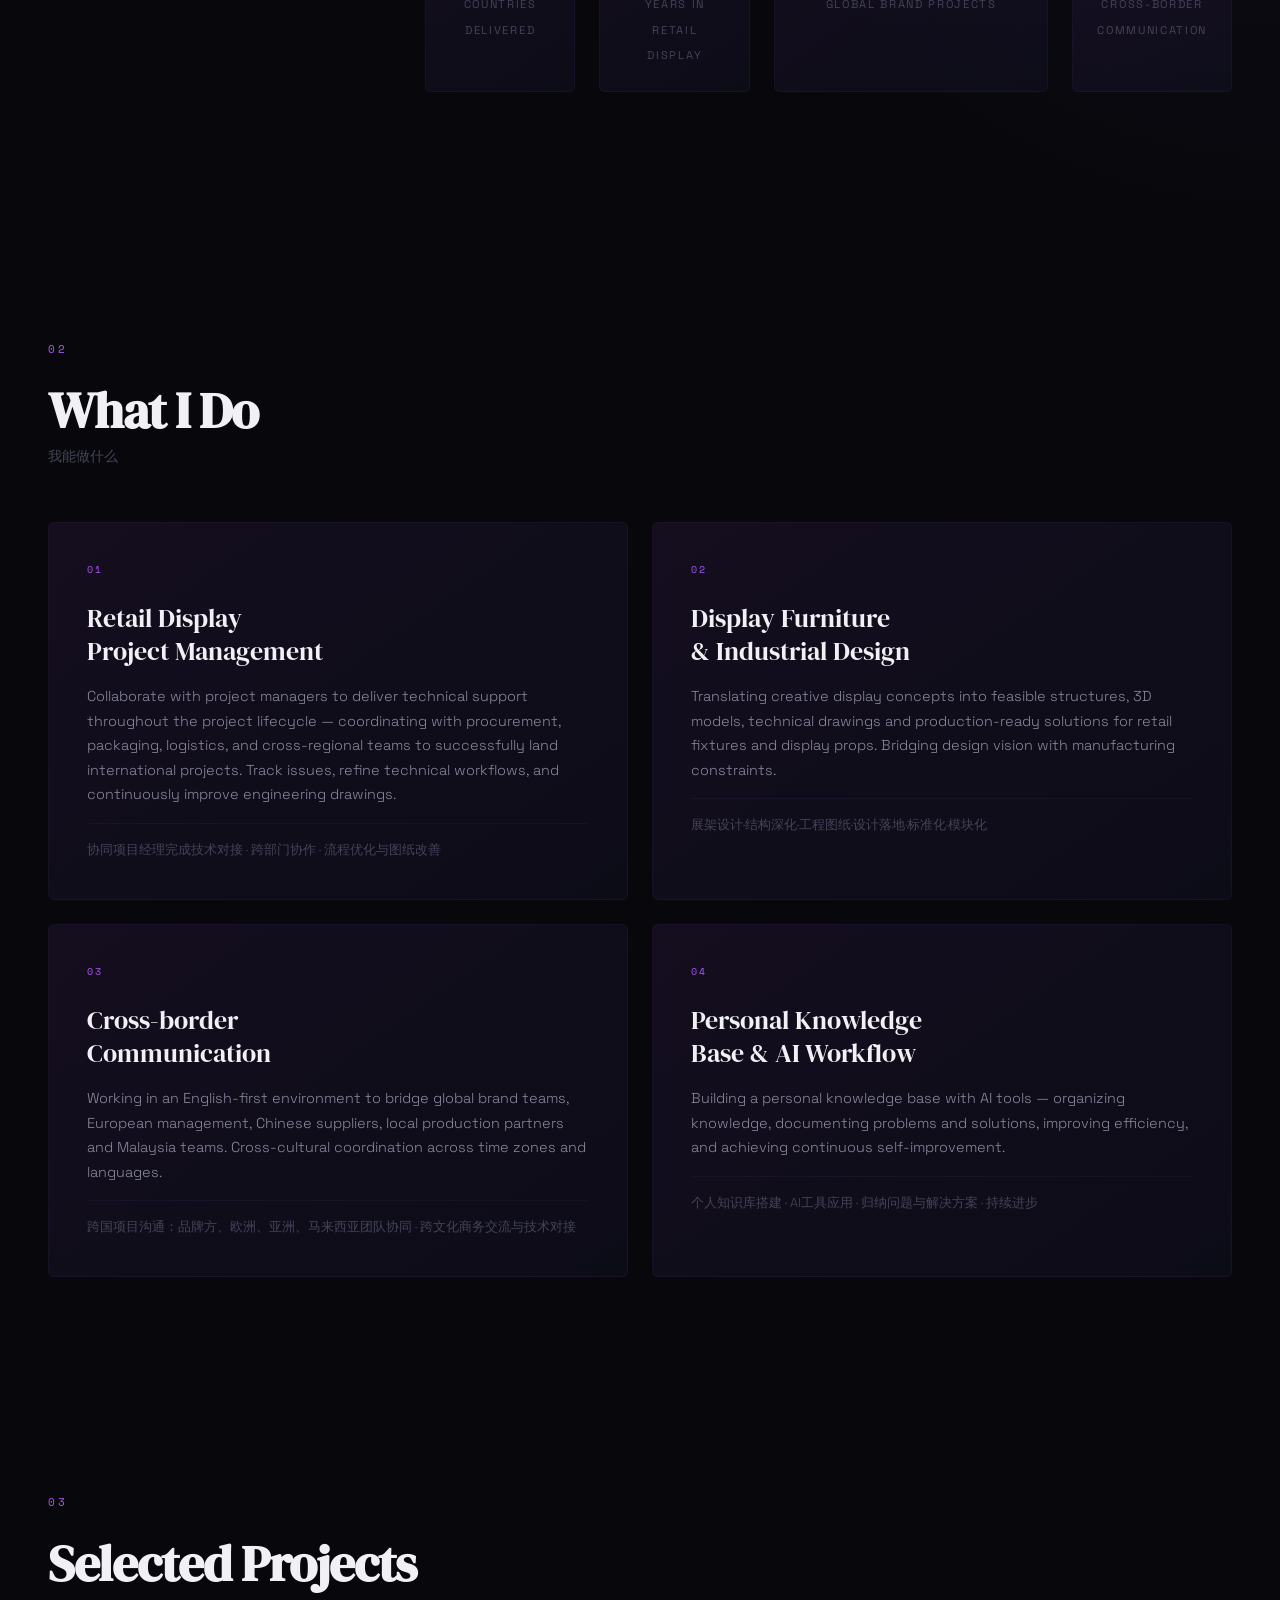
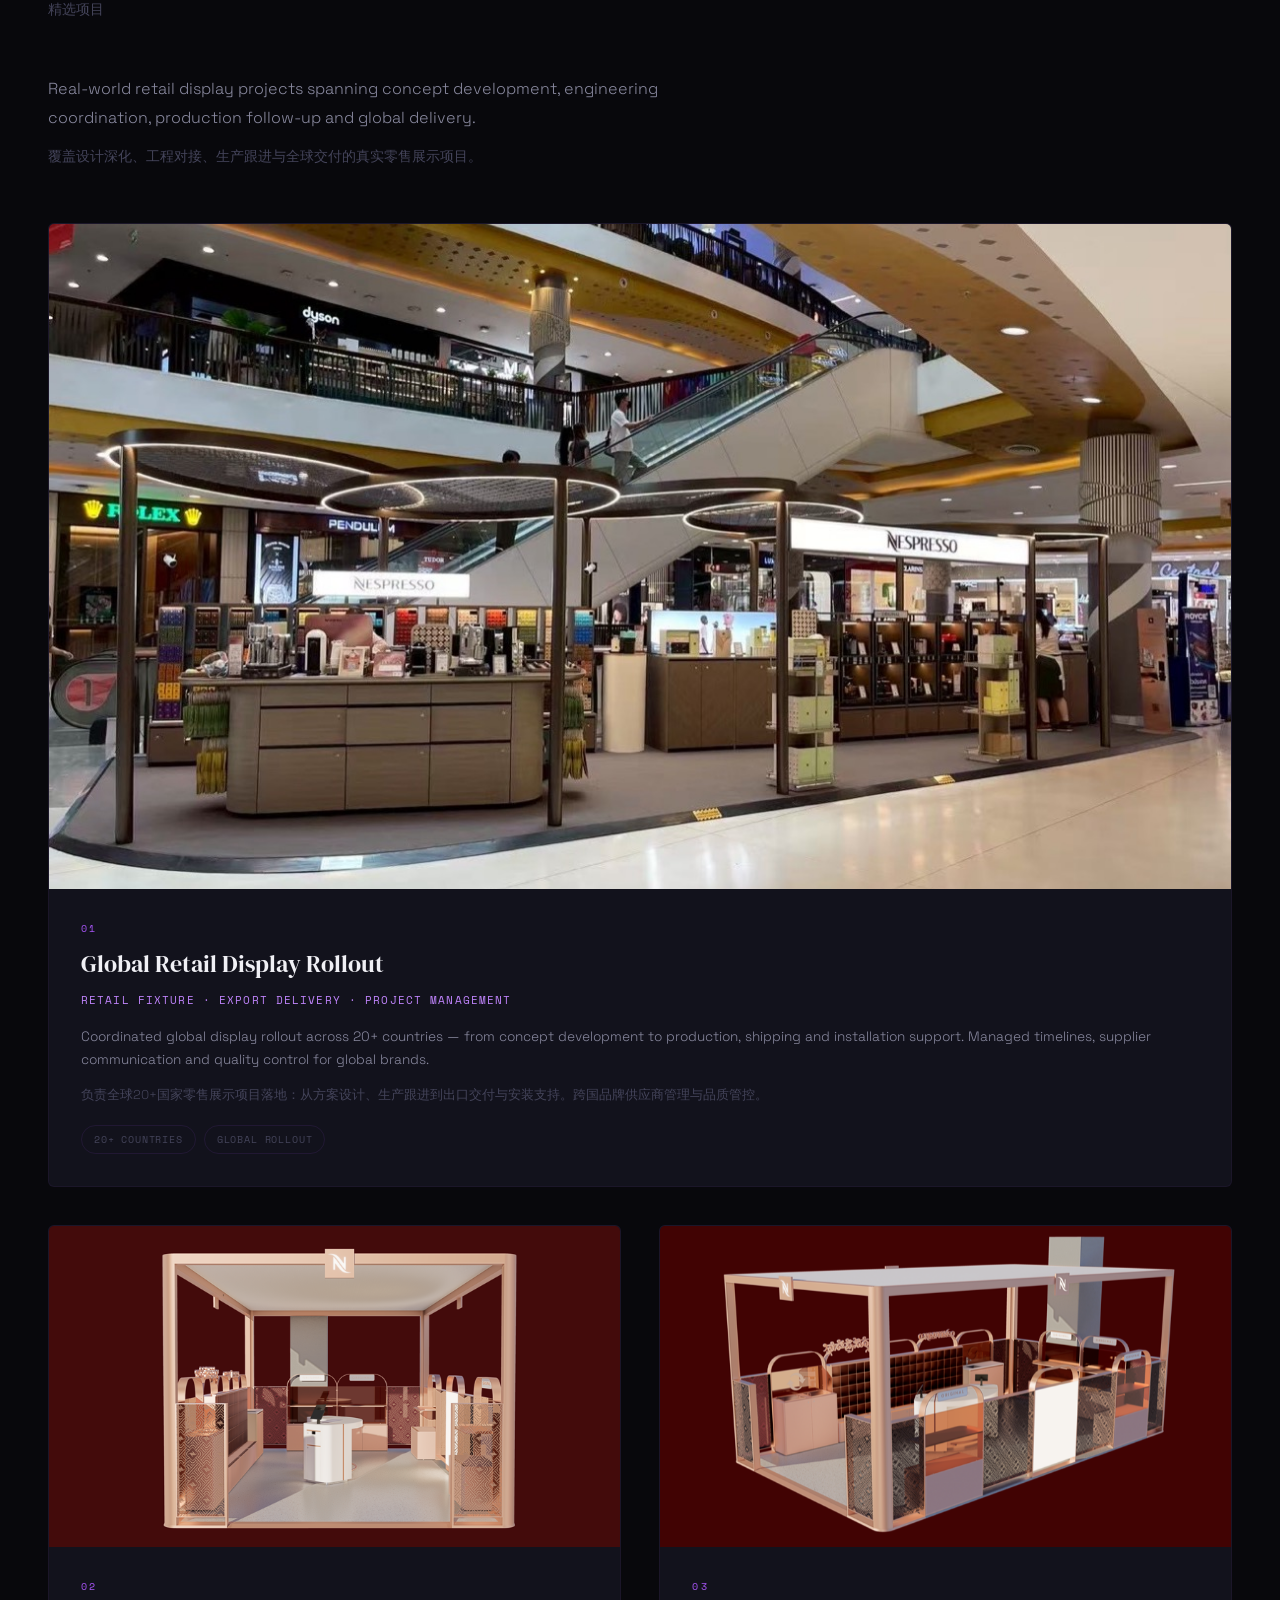
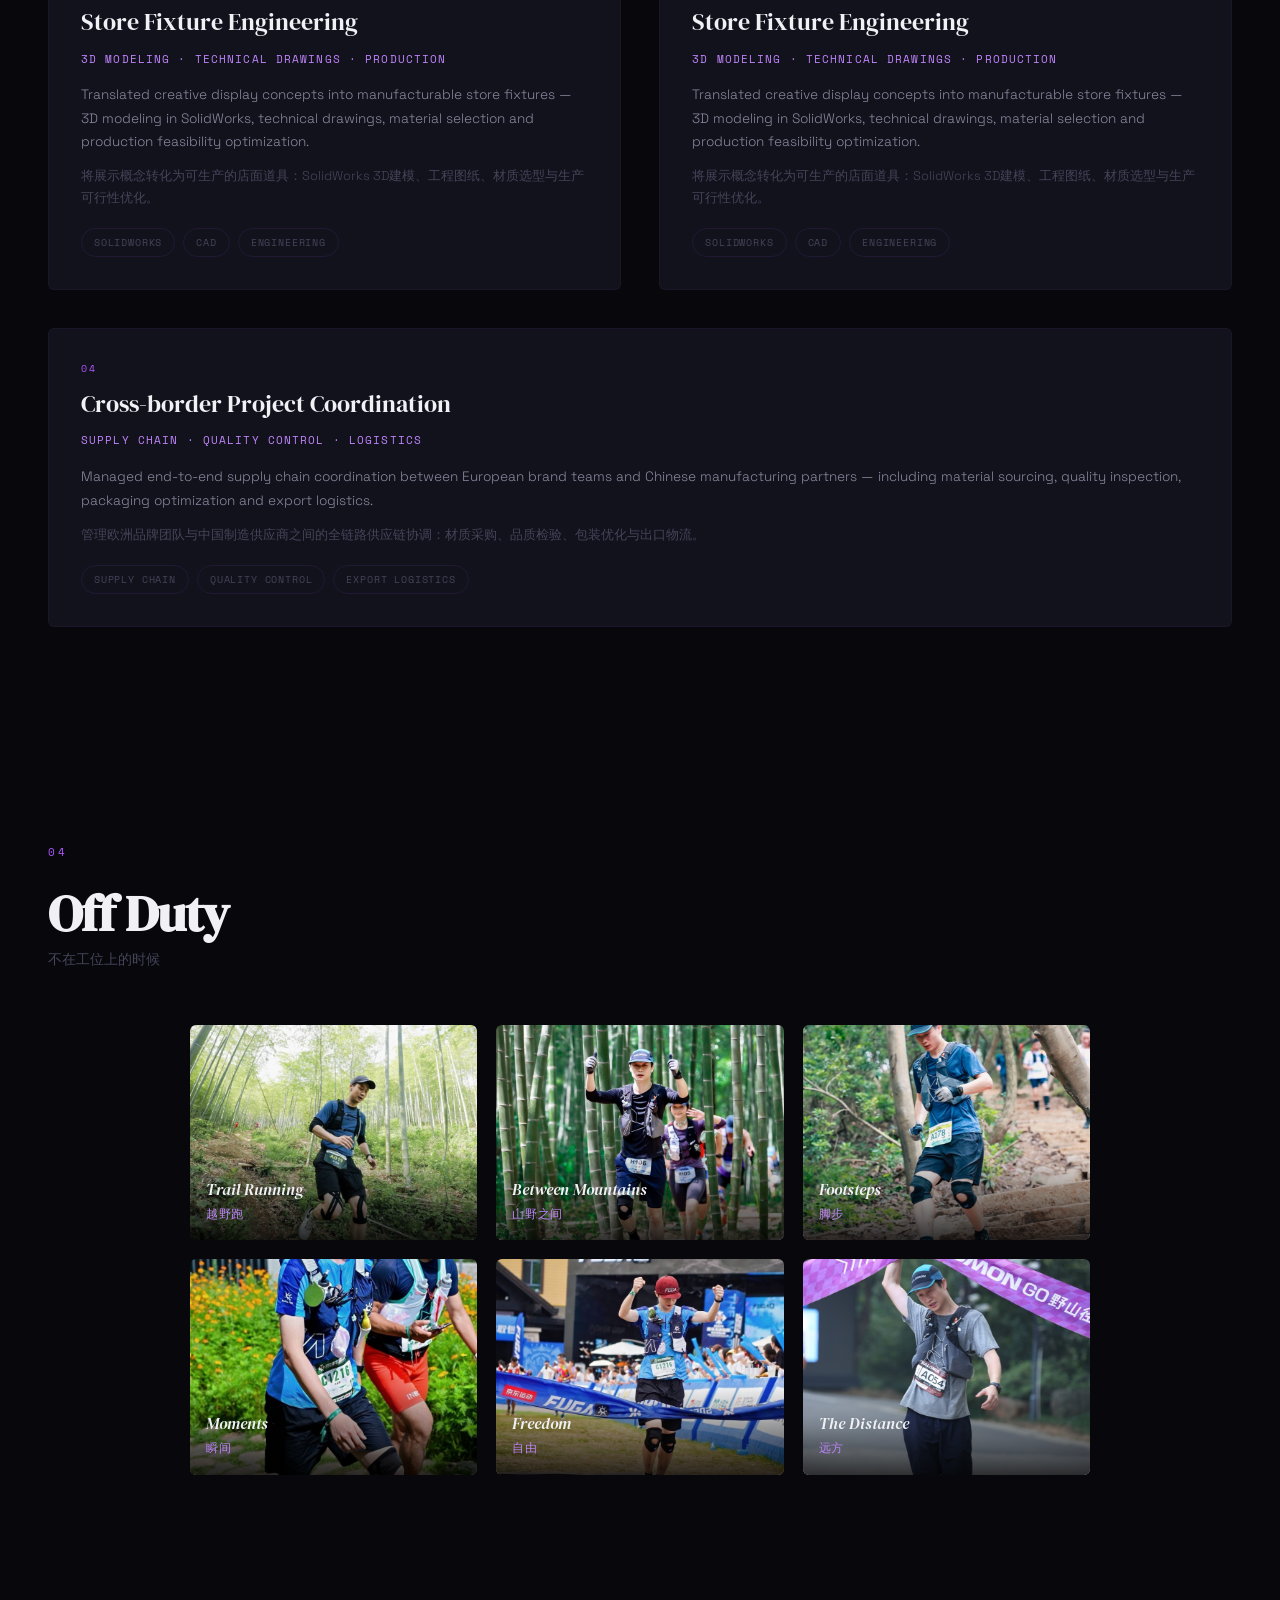
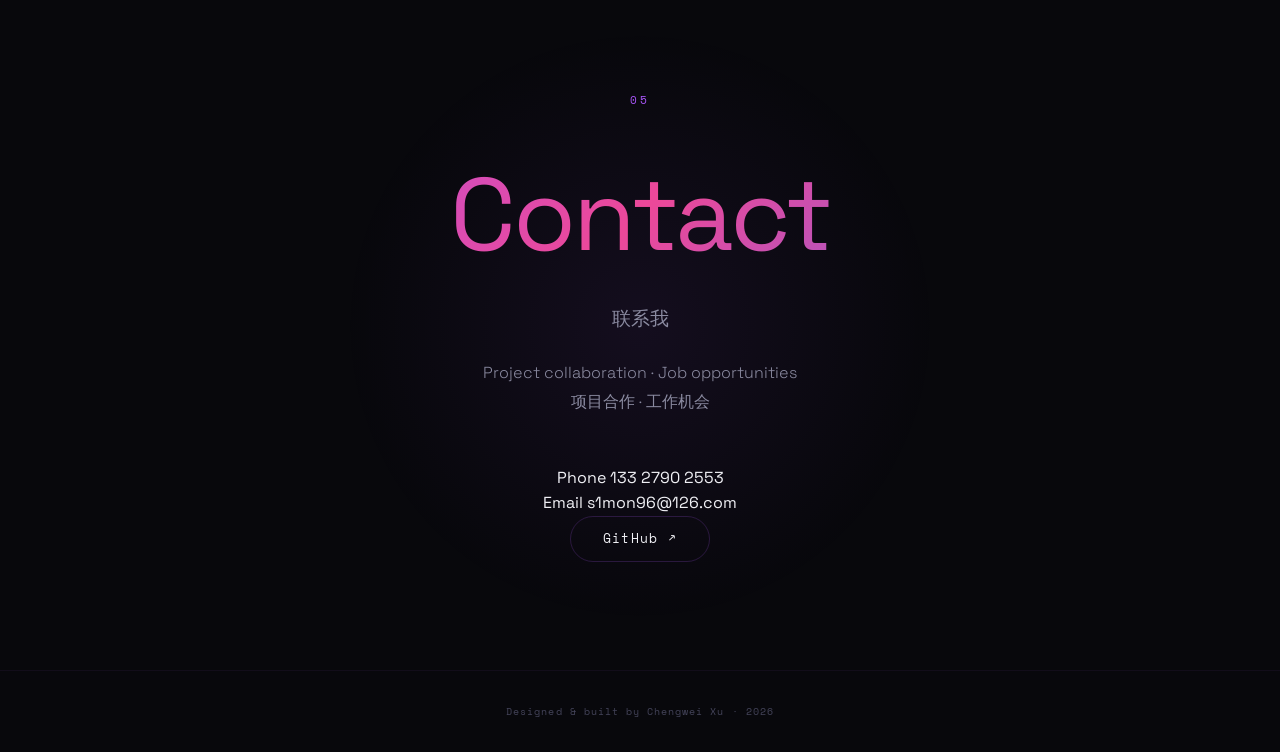
==== commit 6d552491: "Remove cross-border images, uniform Off Duty 3-column grid - Cross-border: remove image section, kee" ====
--- a/index.html
+++ b/index.html
@@ -259,22 +259,7 @@
 
             <!-- Project 03: Cross-border Project Coordination -->
             <div class="project-card project-wide">
-                <div class="project-image">
-                    <div class="project-images-quad">
-                        <div class="project-image">
-                            <img src="img/cross-border/cb-39.jpg" alt="Cross-border Timeline" loading="lazy" class="project-img">
-                        </div>
-                        <div class="project-image">
-                            <img src="img/cross-border/cb-40.jpg" alt="Cross-border Timeline" loading="lazy" class="project-img">
-                        </div>
-                        <div class="project-image">
-                            <img src="img/cross-border/cb-41.jpg" alt="Cross-border Timeline" loading="lazy" class="project-img">
-                        </div>
-                        <div class="project-image">
-                            <img src="img/cross-border/timeline-sku.jpg" alt="Timeline and SKU List" loading="lazy" class="project-img">
-                        </div>
-                    </div>
-                </div>
+
                 <div class="project-info">
                     <span class="project-num">04</span>
                     <h3>Cross-border Project Coordination</h3>
@@ -302,53 +287,49 @@
             <h2 class="section-title serif">Off Duty</h2>
             <p class="cn-sub">不在工位上的时候</p>
         </div>
-        <div class="life-grid">
-            
-            <div class="life-card">
+        <div class="life-grid-v2">
+            <div class="life-card-v2">
                 <img src="img/hobbies/IMG_3616.webp" alt="Trail Running" loading="lazy">
                 <div class="life-label">
                     <span class="life-label-en">Trail Running</span>
                     <span class="life-label-cn">越野跑</span>
                 </div>
             </div>
-            
-            <div class="life-card life-wide">
+            <div class="life-card-v2">
                 <img src="img/hobbies/IMG_4018.webp" alt="Mountains" loading="lazy">
                 <div class="life-label">
                     <span class="life-label-en">Between Mountains</span>
                     <span class="life-label-cn">山野之间</span>
                 </div>
             </div>
-            
-            <div class="life-card">
+            <div class="life-card-v2">
                 <img src="img/hobbies/IMG_5055.webp" alt="Footsteps" loading="lazy">
                 <div class="life-label">
                     <span class="life-label-en">Footsteps</span>
                     <span class="life-label-cn">脚步</span>
                 </div>
             </div>
-            <div class="life-card">
+            <div class="life-card-v2">
                 <img src="img/hobbies/IMG_5508.webp" alt="Moments" loading="lazy">
                 <div class="life-label">
                     <span class="life-label-en">Moments</span>
                     <span class="life-label-cn">瞬间</span>
                 </div>
             </div>
-            <div class="life-card">
+            <div class="life-card-v2">
                 <img src="img/hobbies/IMG_5522.webp" alt="Freedom" loading="lazy">
                 <div class="life-label">
                     <span class="life-label-en">Freedom</span>
                     <span class="life-label-cn">自由</span>
                 </div>
             </div>
-            <div class="life-card life-tall">
+            <div class="life-card-v2">
                 <img src="img/hobbies/IMG_6143.webp" alt="Distance" loading="lazy">
                 <div class="life-label">
                     <span class="life-label-en">The Distance</span>
                     <span class="life-label-cn">远方</span>
                 </div>
             </div>
-            
         </div>
     </section>
 
--- a/style.css
+++ b/style.css
@@ -876,23 +876,52 @@
 }
 
 
-/* === Project Four-up vertical strips (Cross-border) === */
-.project-images-quad {
+
+
+/* === Life Grid v2 — Uniform 3-column === */
+.life-grid-v2 {
     display: grid;
-    grid-template-columns: 1fr 1fr 1fr 1fr;
-    gap: 4px;
-    width: 100%;
-    height: 100%;
-}
-
-.project-images-quad .project-image {
-    aspect-ratio: 3/4;
-    background: var(--bg-soft);
+    grid-template-columns: repeat(3, 1fr);
+    gap: clamp(0.75rem, 1.5vw, 1.25rem);
+    max-width: 900px;
+    margin: 0 auto;
+}
+
+.life-card-v2 {
+    position: relative;
+    border-radius: var(--radius);
     overflow: hidden;
-}
-
-.project-images-quad .project-img {
+    aspect-ratio: 4/3;
+    background: var(--bg-card);
+}
+
+.life-card-v2 img {
     width: 100%;
     height: 100%;
     object-fit: cover;
-}
+    display: block;
+    transition: transform 0.6s var(--ease);
+}
+
+.life-card-v2:hover img {
+    transform: scale(1.05);
+}
+
+.life-card-v2 .life-label {
+    position: absolute;
+    bottom: 0;
+    left: 0;
+    right: 0;
+    padding: 1.5rem 1rem 1rem;
+    background: linear-gradient(transparent 0%, rgba(0,0,0,0.8) 100%);
+    display: flex;
+    flex-direction: column;
+    gap: 0.15rem;
+}
+
+@media (max-width: 640px) {
+    .life-grid-v2 {
+        grid-template-columns: 1fr;
+        max-width: 100%;
+    }
+}
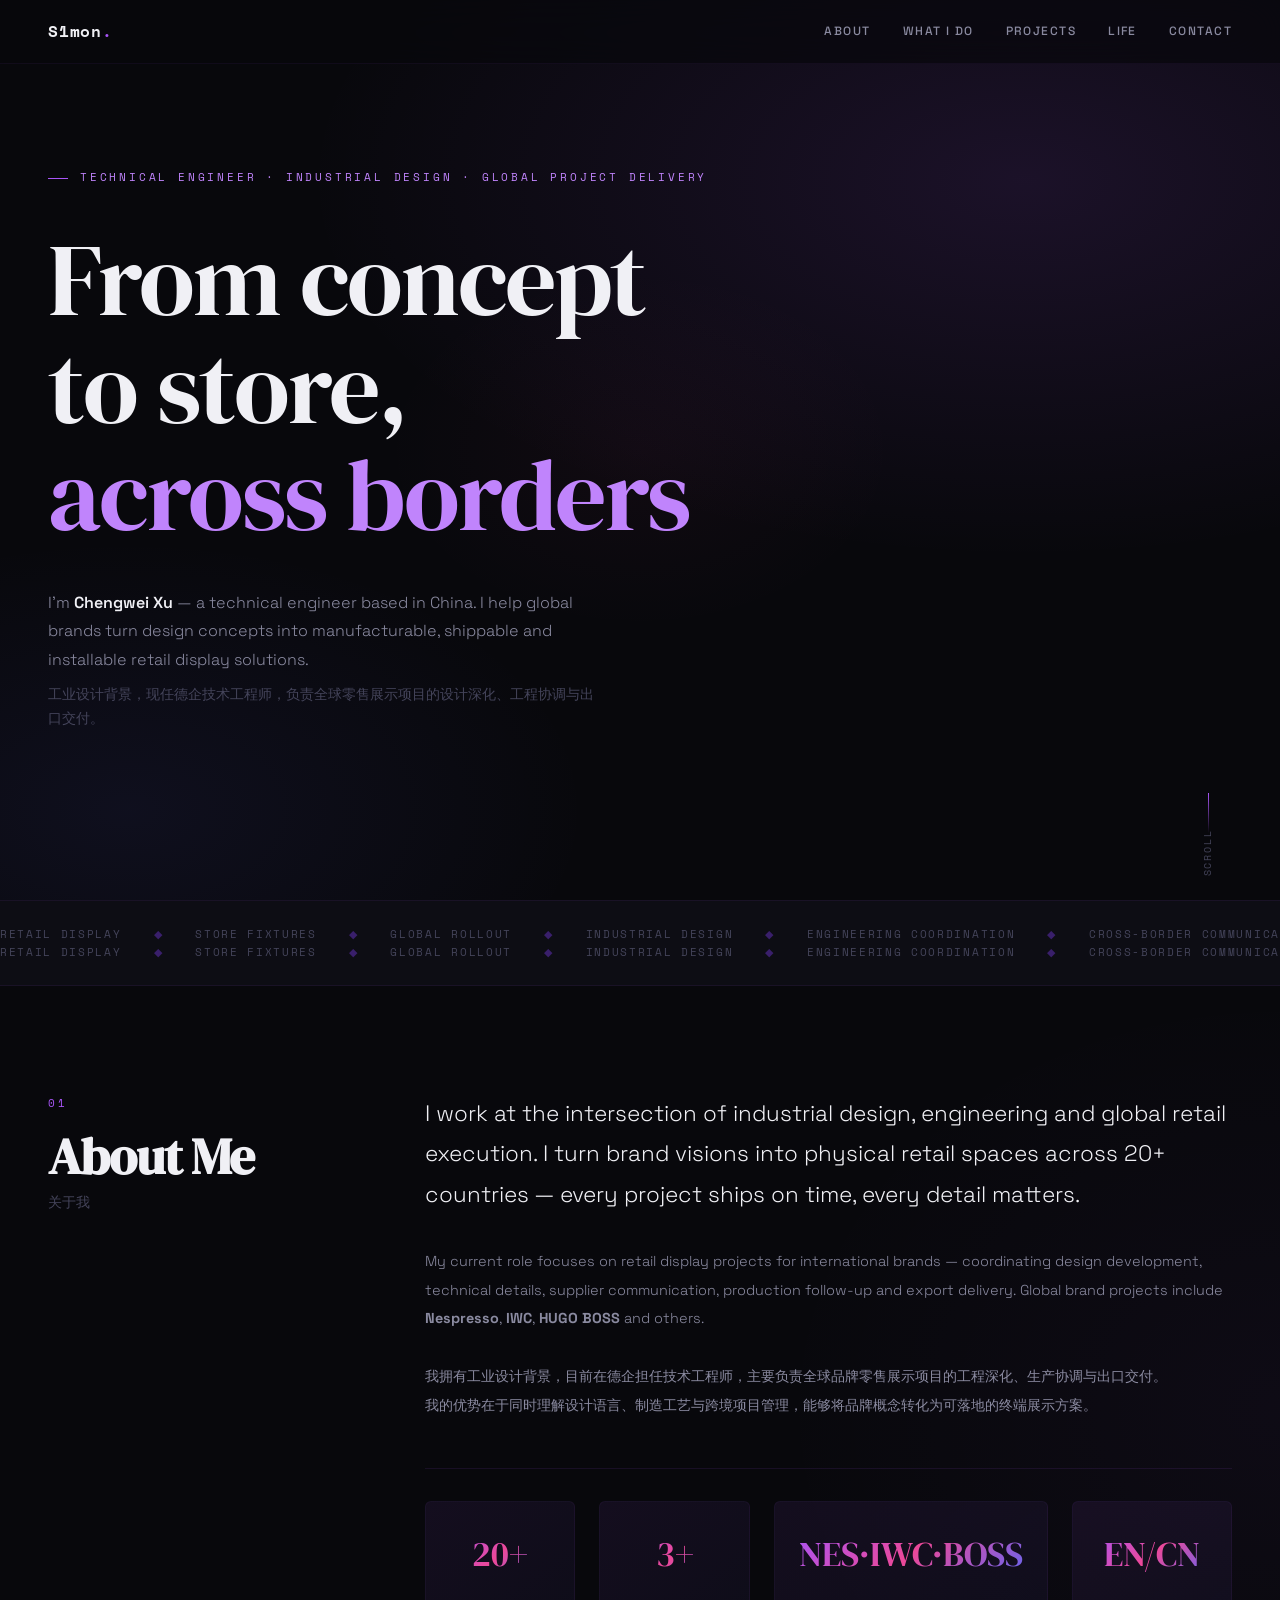
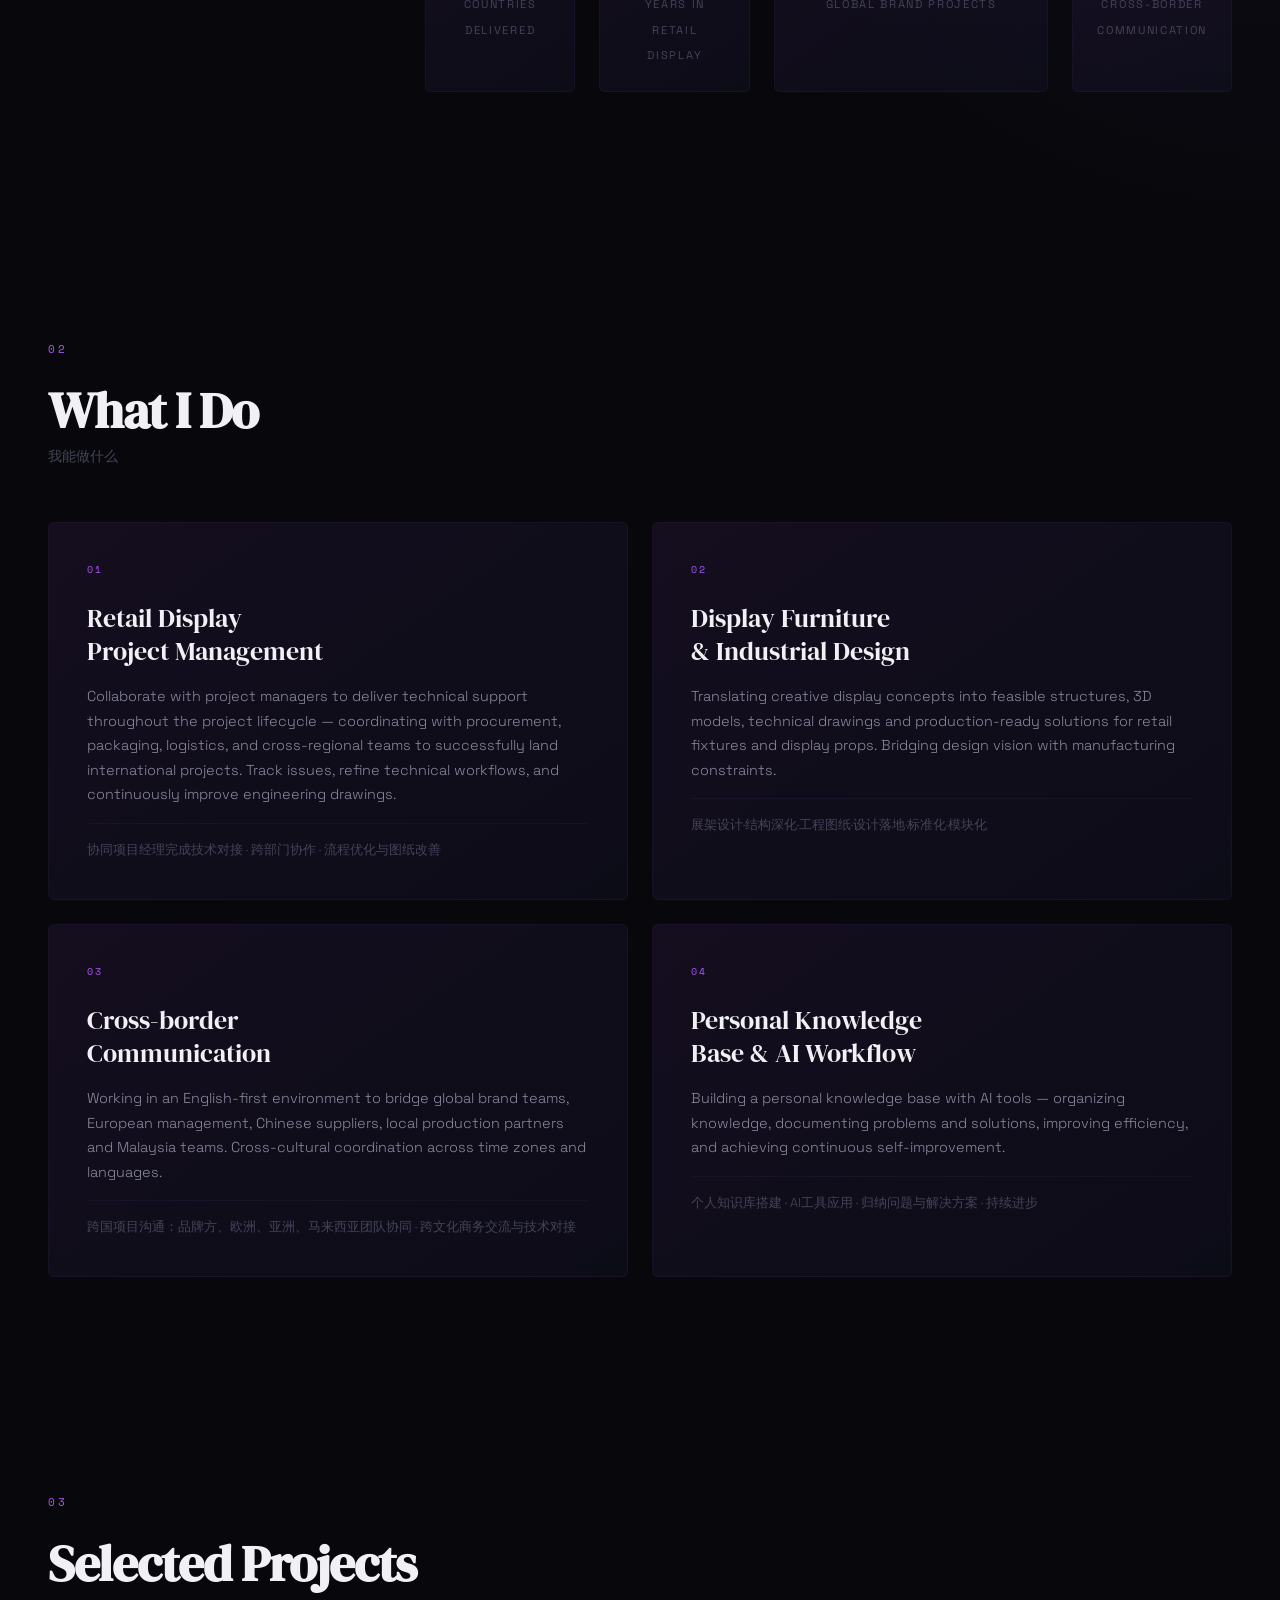
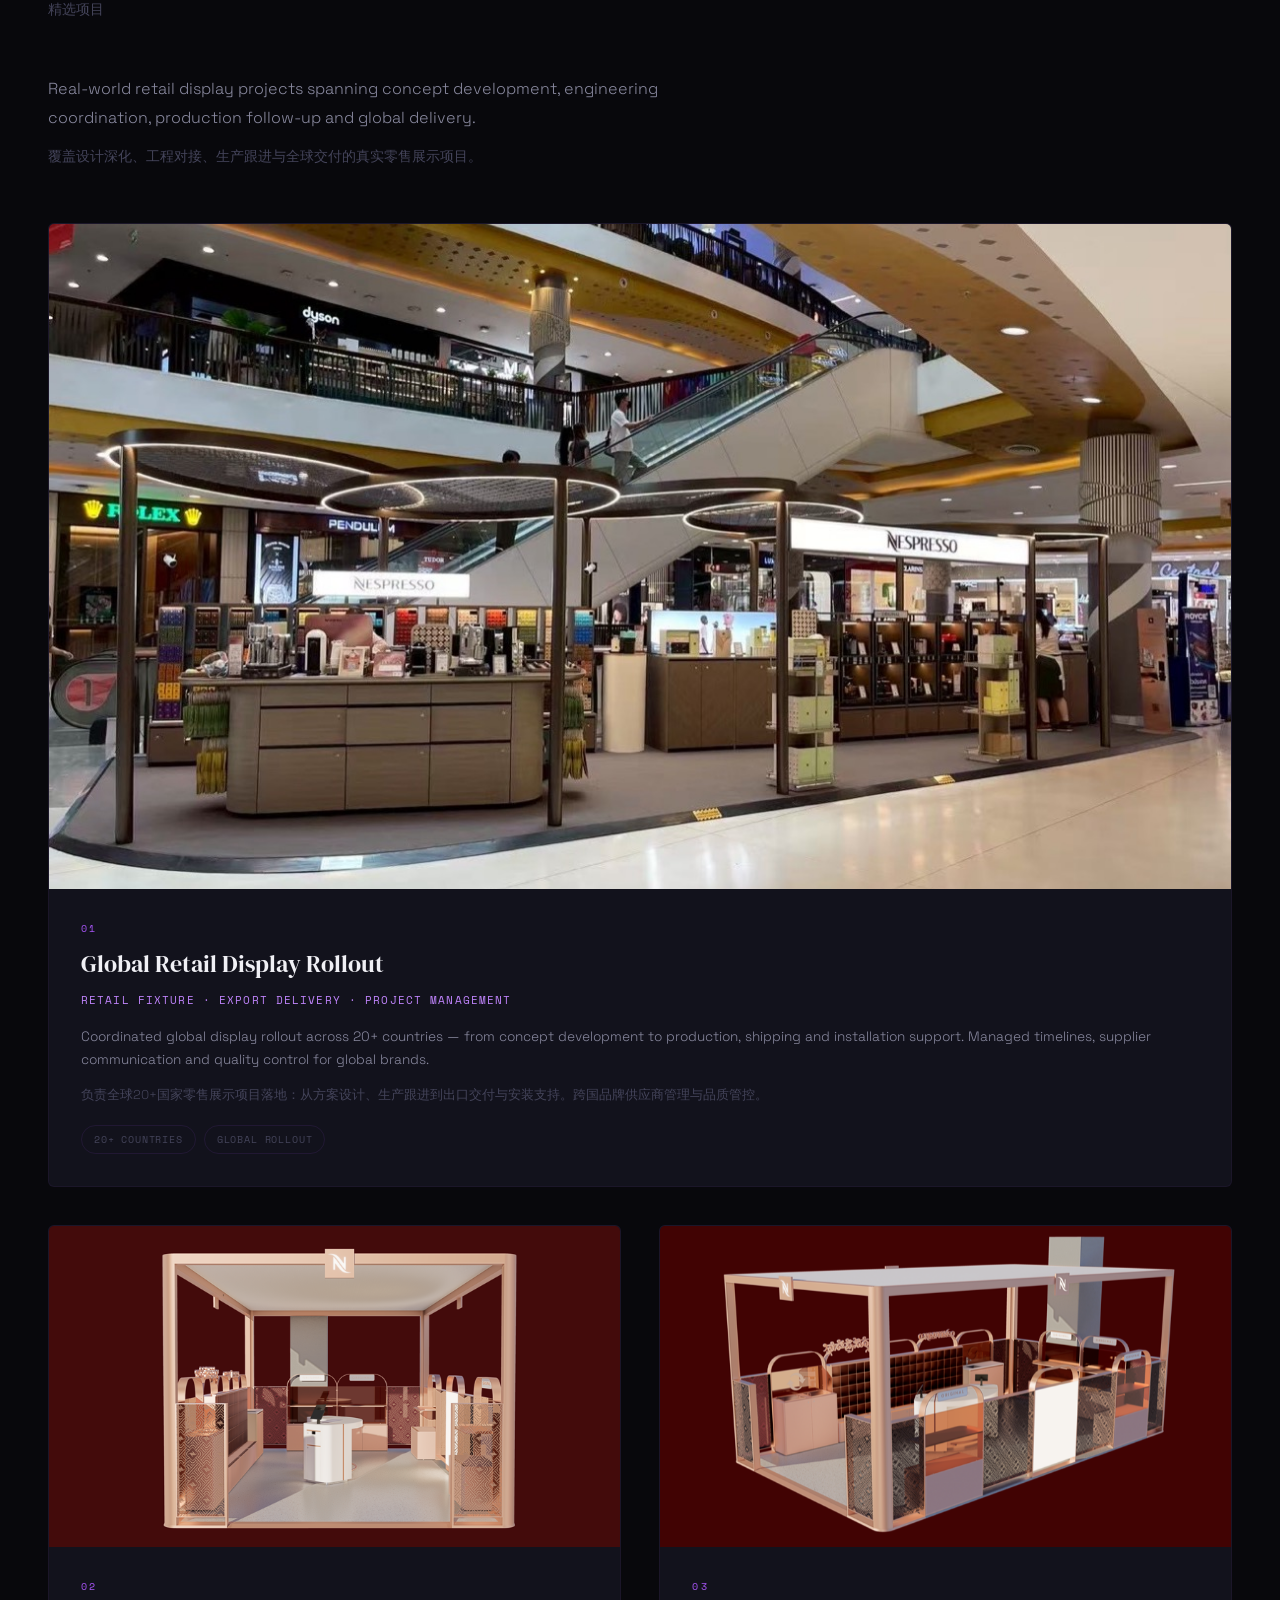
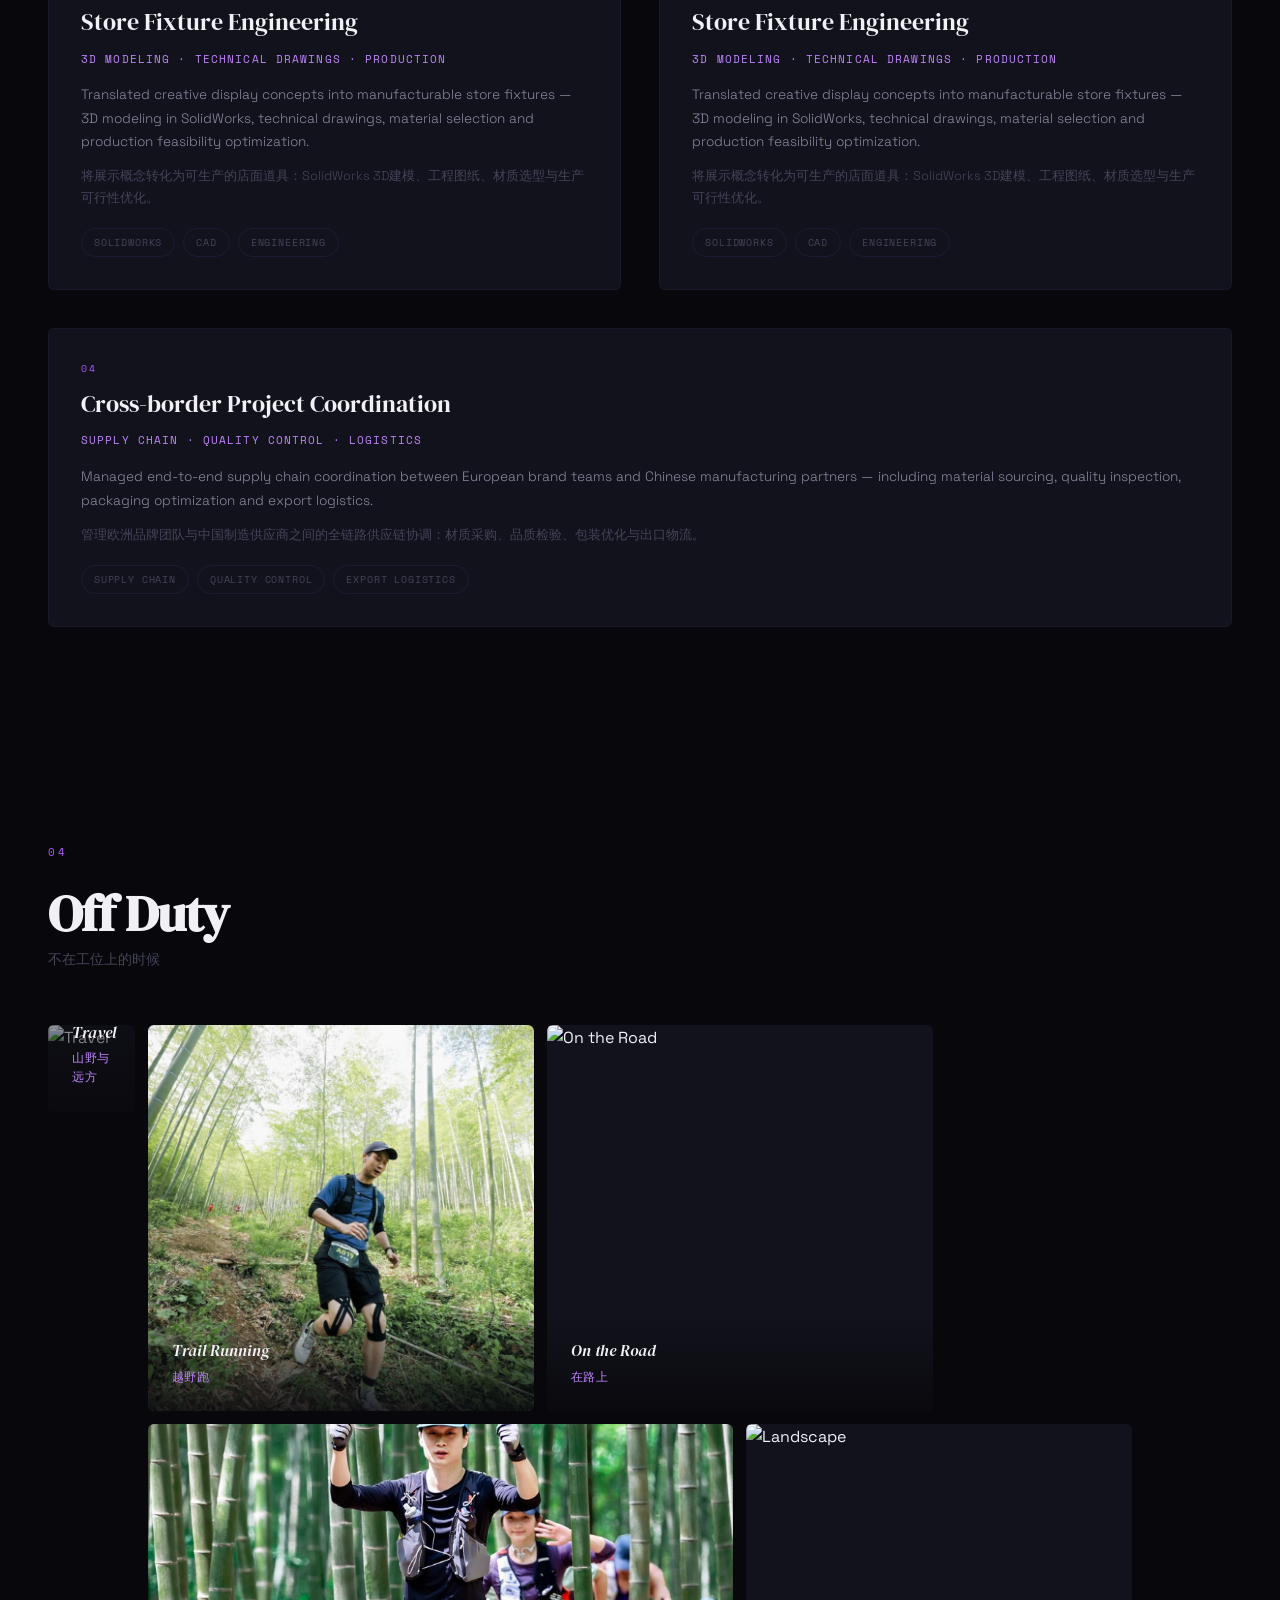
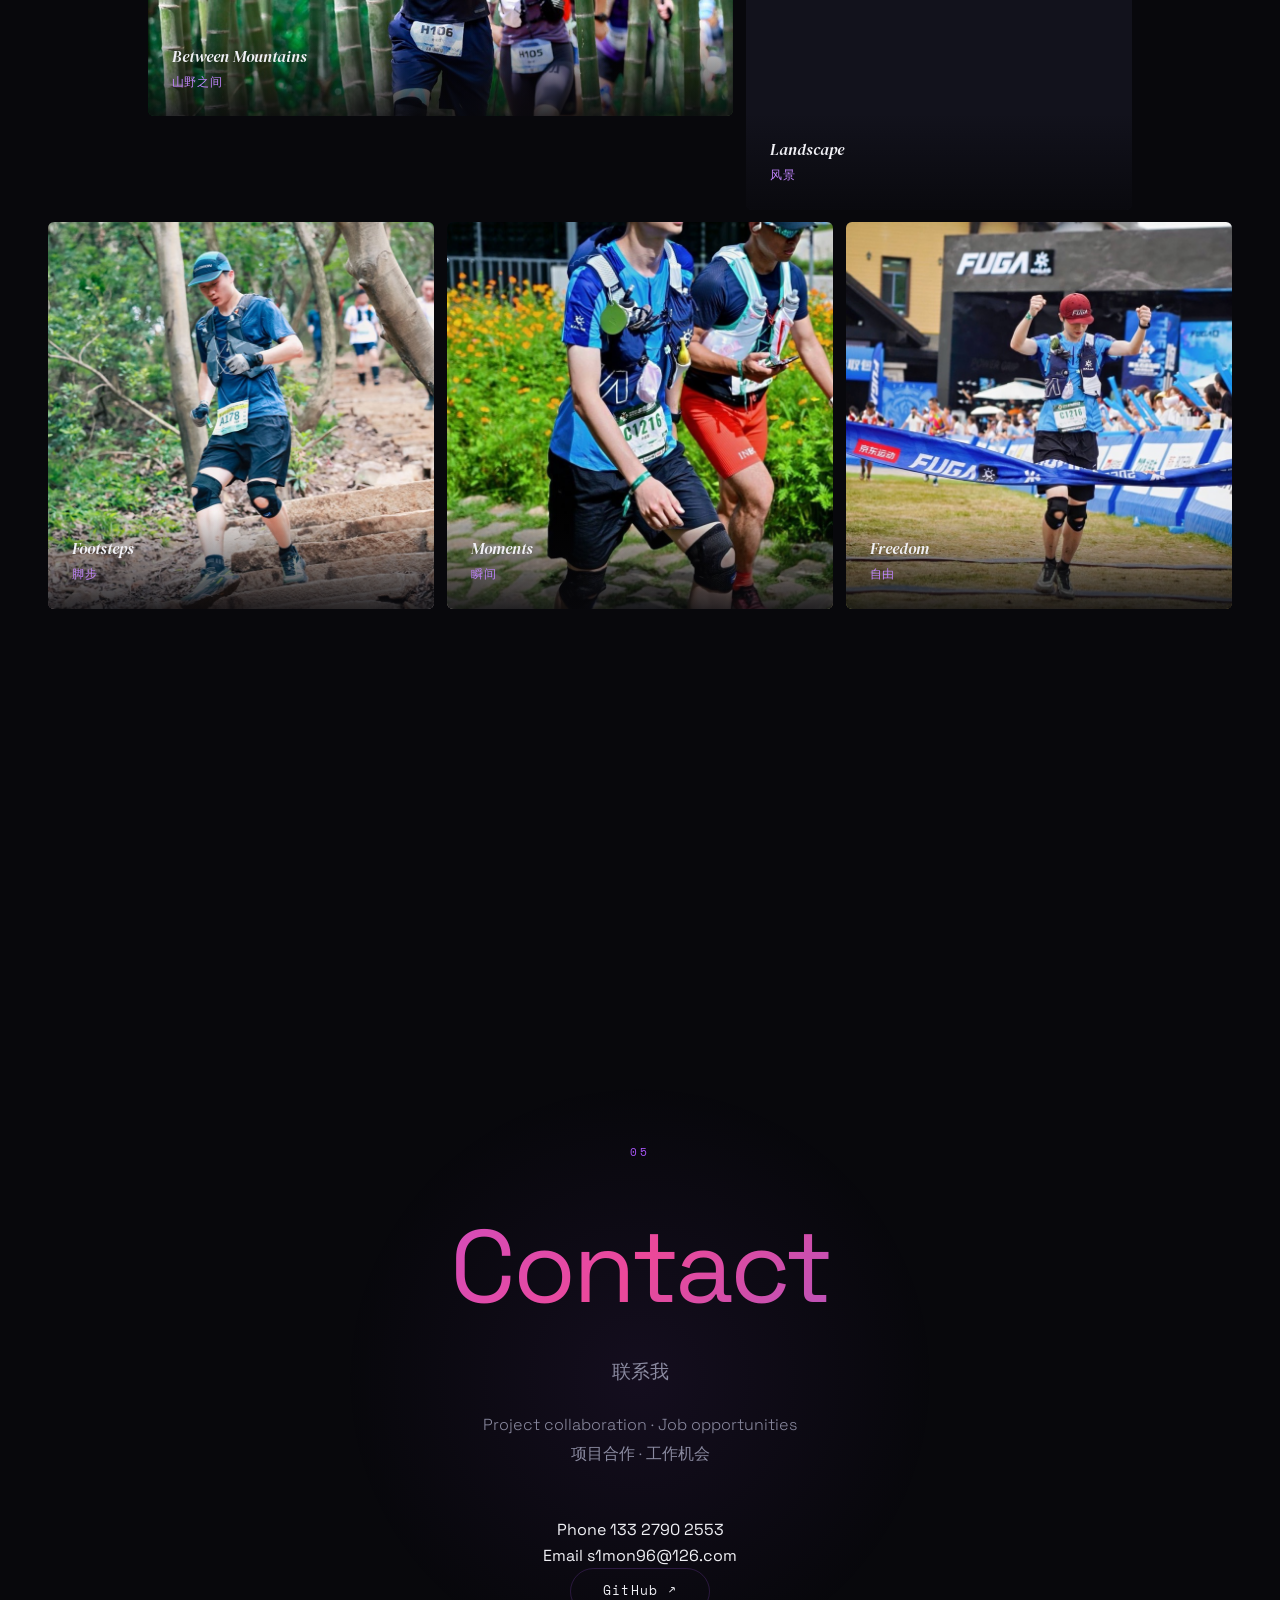
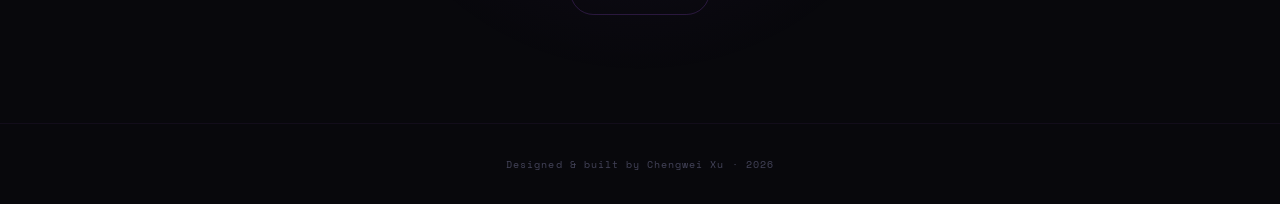
==== commit cf4bc90a: "Restore original V4 off duty staggered layout" ====
--- a/index.html
+++ b/index.html
@@ -280,54 +280,82 @@
         </div>
     </section>
 
-    <!-- Life -->    <!-- Life -->
+    <!-- Life -->
     <section id="life" class="section life">
         <div class="section-head">
             <span class="section-num">04</span>
             <h2 class="section-title serif">Off Duty</h2>
             <p class="cn-sub">不在工位上的时候</p>
         </div>
-        <div class="life-grid-v2">
-            <div class="life-card-v2">
+        <div class="life-grid">
+            <div class="life-card life-tall">
+                <img src="img/hobbies/_R009150.webp" alt="Travel" loading="lazy">
+                <div class="life-label">
+                    <span class="life-label-en">Trail & Travel</span>
+                    <span class="life-label-cn">山野与远方</span>
+                </div>
+            </div>
+            <div class="life-card">
                 <img src="img/hobbies/IMG_3616.webp" alt="Trail Running" loading="lazy">
                 <div class="life-label">
                     <span class="life-label-en">Trail Running</span>
                     <span class="life-label-cn">越野跑</span>
                 </div>
             </div>
-            <div class="life-card-v2">
+            <div class="life-card">
+                <img src="img/hobbies/_R009163.webp" alt="On the Road" loading="lazy">
+                <div class="life-label">
+                    <span class="life-label-en">On the Road</span>
+                    <span class="life-label-cn">在路上</span>
+                </div>
+            </div>
+            <div class="life-card life-wide">
                 <img src="img/hobbies/IMG_4018.webp" alt="Mountains" loading="lazy">
                 <div class="life-label">
                     <span class="life-label-en">Between Mountains</span>
                     <span class="life-label-cn">山野之间</span>
                 </div>
             </div>
-            <div class="life-card-v2">
+            <div class="life-card">
+                <img src="img/hobbies/_R009484.webp" alt="Landscape" loading="lazy">
+                <div class="life-label">
+                    <span class="life-label-en">Landscape</span>
+                    <span class="life-label-cn">风景</span>
+                </div>
+            </div>
+            <div class="life-card">
                 <img src="img/hobbies/IMG_5055.webp" alt="Footsteps" loading="lazy">
                 <div class="life-label">
                     <span class="life-label-en">Footsteps</span>
                     <span class="life-label-cn">脚步</span>
                 </div>
             </div>
-            <div class="life-card-v2">
+            <div class="life-card">
                 <img src="img/hobbies/IMG_5508.webp" alt="Moments" loading="lazy">
                 <div class="life-label">
                     <span class="life-label-en">Moments</span>
                     <span class="life-label-cn">瞬间</span>
                 </div>
             </div>
-            <div class="life-card-v2">
+            <div class="life-card">
                 <img src="img/hobbies/IMG_5522.webp" alt="Freedom" loading="lazy">
                 <div class="life-label">
                     <span class="life-label-en">Freedom</span>
                     <span class="life-label-cn">自由</span>
                 </div>
             </div>
-            <div class="life-card-v2">
+            <div class="life-card life-tall">
                 <img src="img/hobbies/IMG_6143.webp" alt="Distance" loading="lazy">
                 <div class="life-label">
                     <span class="life-label-en">The Distance</span>
                     <span class="life-label-cn">远方</span>
+                </div>
+            </div>
+            <div class="life-card life-wide">
+                <img src="img/hobbies/_R009761.webp" alt="Horizon" loading="lazy">
+                <div class="life-label">
+                    <span class="life-label-en">Horizon</span>
+                    <span class="life-label-cn">地平线</span>
                 </div>
             </div>
         </div>
--- a/style.css
+++ b/style.css
@@ -878,50 +878,4 @@
 
 
 
-/* === Life Grid v2 — Uniform 3-column === */
-.life-grid-v2 {
-    display: grid;
-    grid-template-columns: repeat(3, 1fr);
-    gap: clamp(0.75rem, 1.5vw, 1.25rem);
-    max-width: 900px;
-    margin: 0 auto;
-}
-
-.life-card-v2 {
-    position: relative;
-    border-radius: var(--radius);
-    overflow: hidden;
-    aspect-ratio: 4/3;
-    background: var(--bg-card);
-}
-
-.life-card-v2 img {
-    width: 100%;
-    height: 100%;
-    object-fit: cover;
-    display: block;
-    transition: transform 0.6s var(--ease);
-}
-
-.life-card-v2:hover img {
-    transform: scale(1.05);
-}
-
-.life-card-v2 .life-label {
-    position: absolute;
-    bottom: 0;
-    left: 0;
-    right: 0;
-    padding: 1.5rem 1rem 1rem;
-    background: linear-gradient(transparent 0%, rgba(0,0,0,0.8) 100%);
-    display: flex;
-    flex-direction: column;
-    gap: 0.15rem;
-}
-
-@media (max-width: 640px) {
-    .life-grid-v2 {
-        grid-template-columns: 1fr;
-        max-width: 100%;
-    }
-}
+
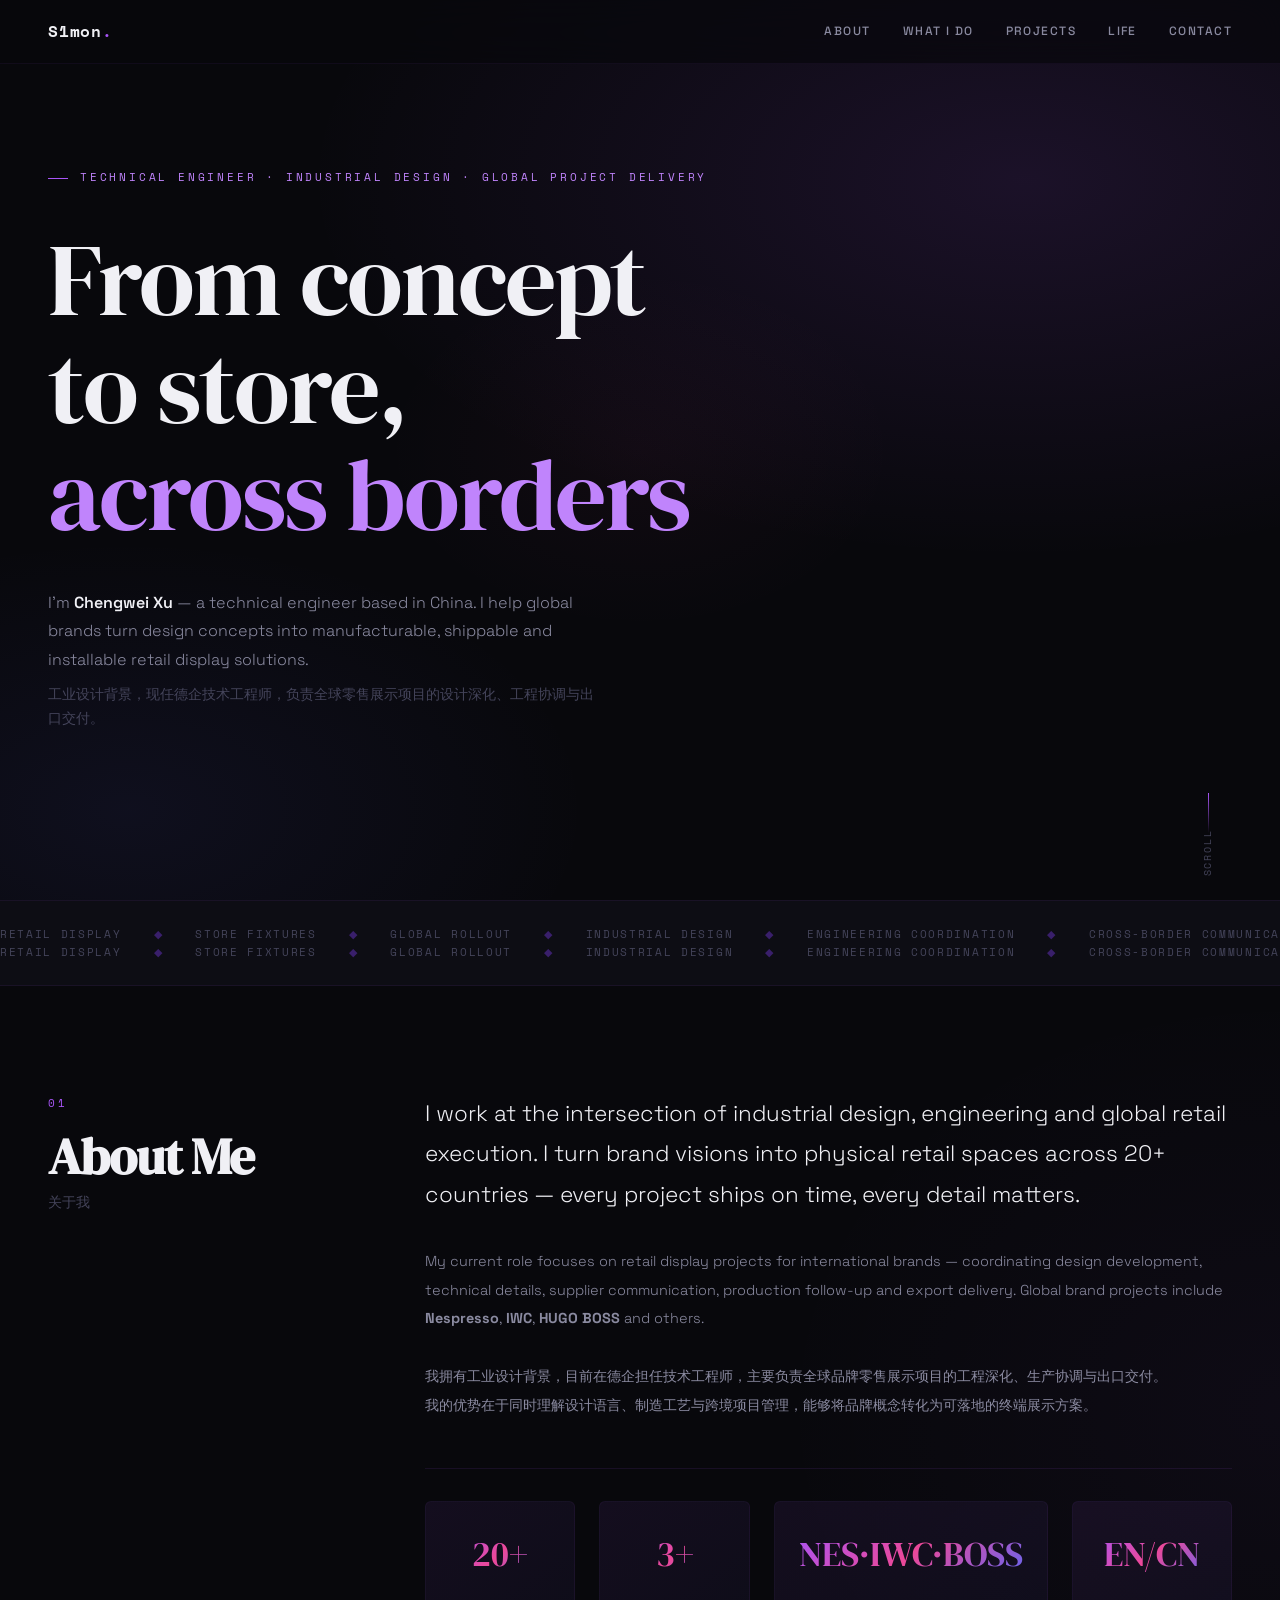
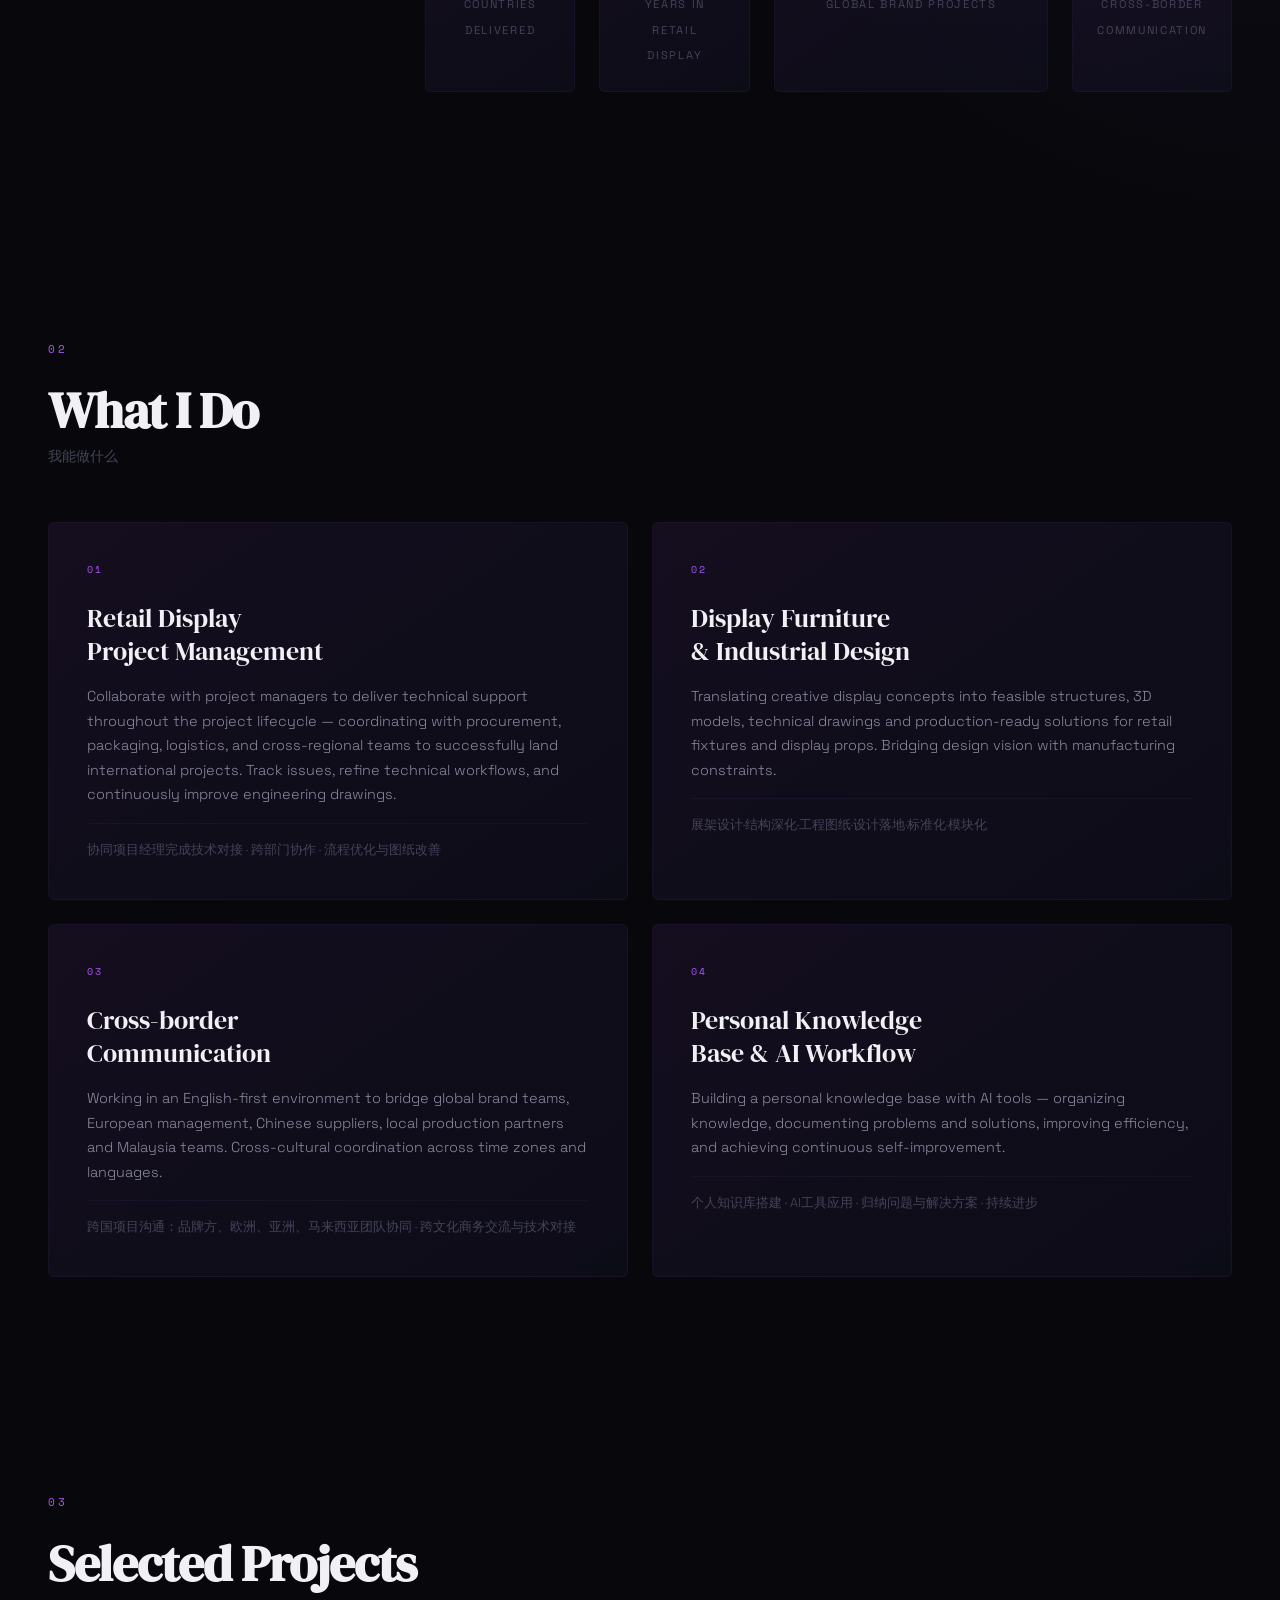
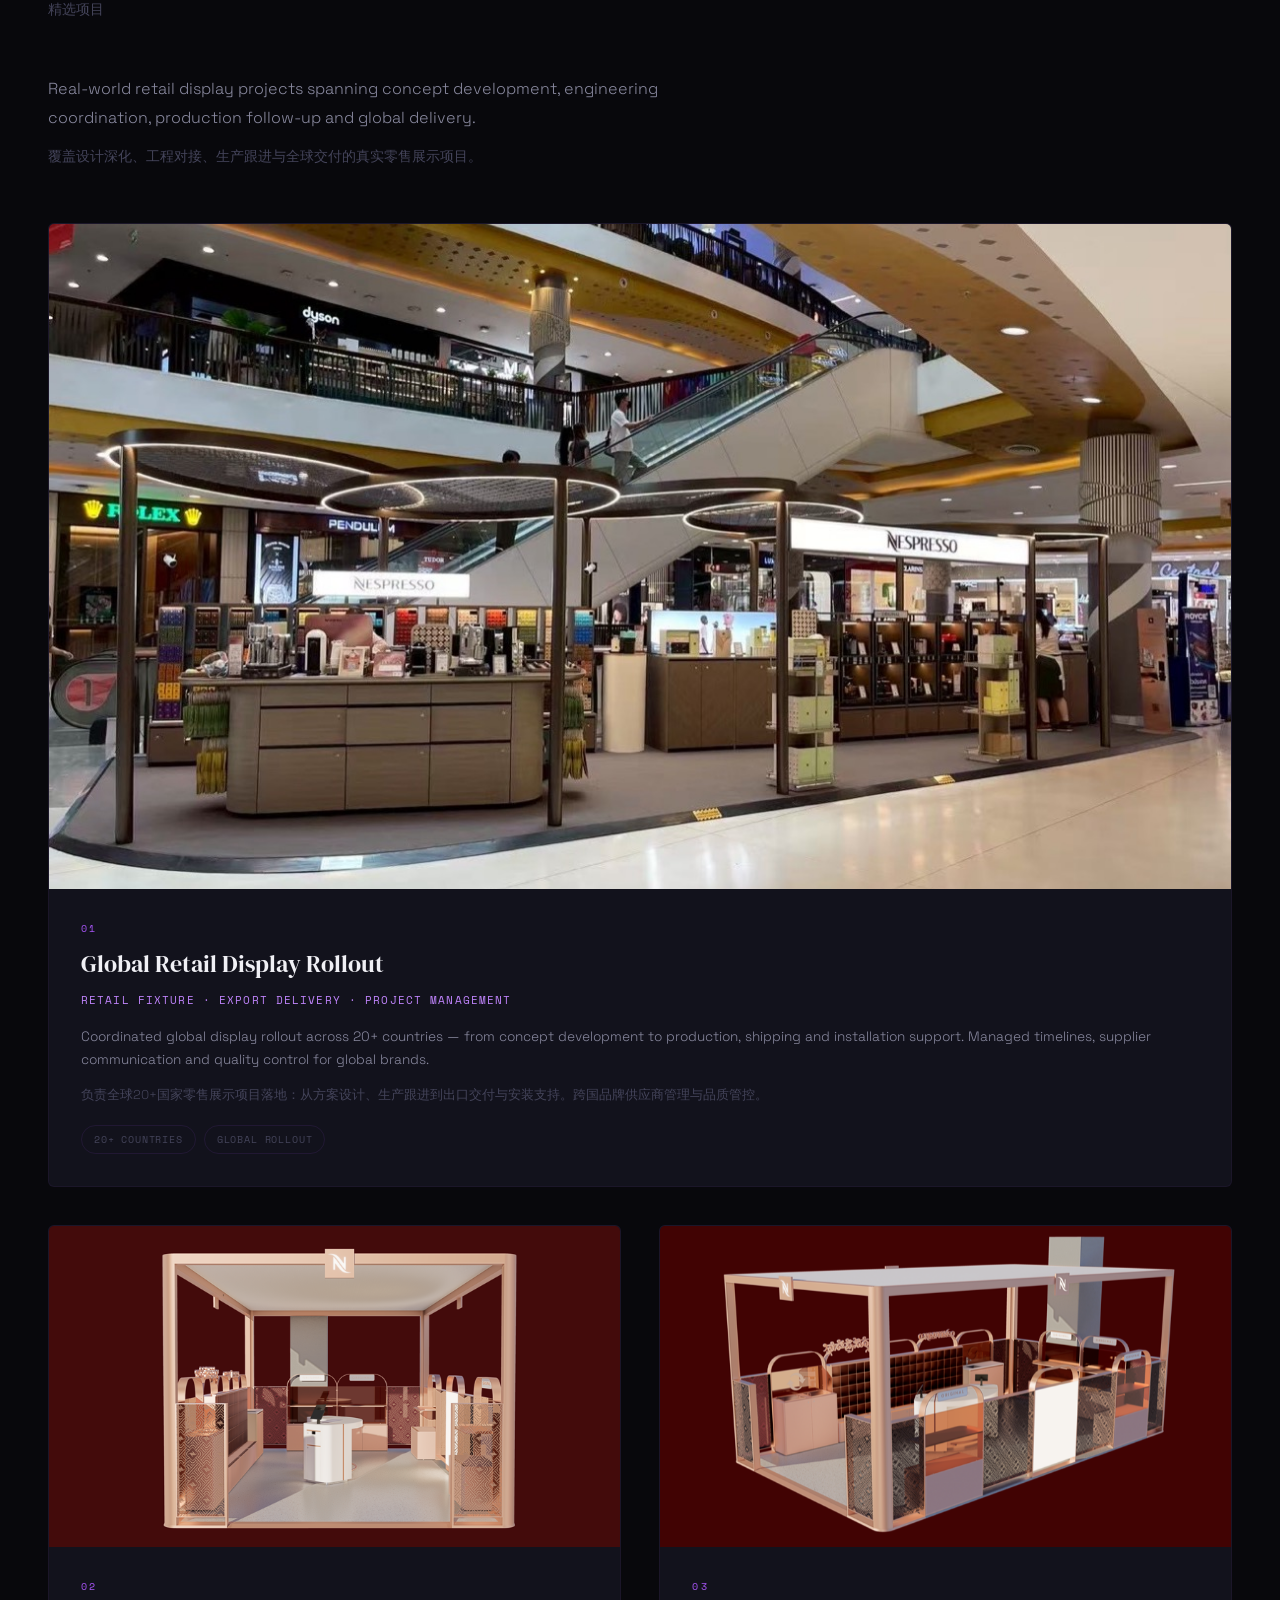
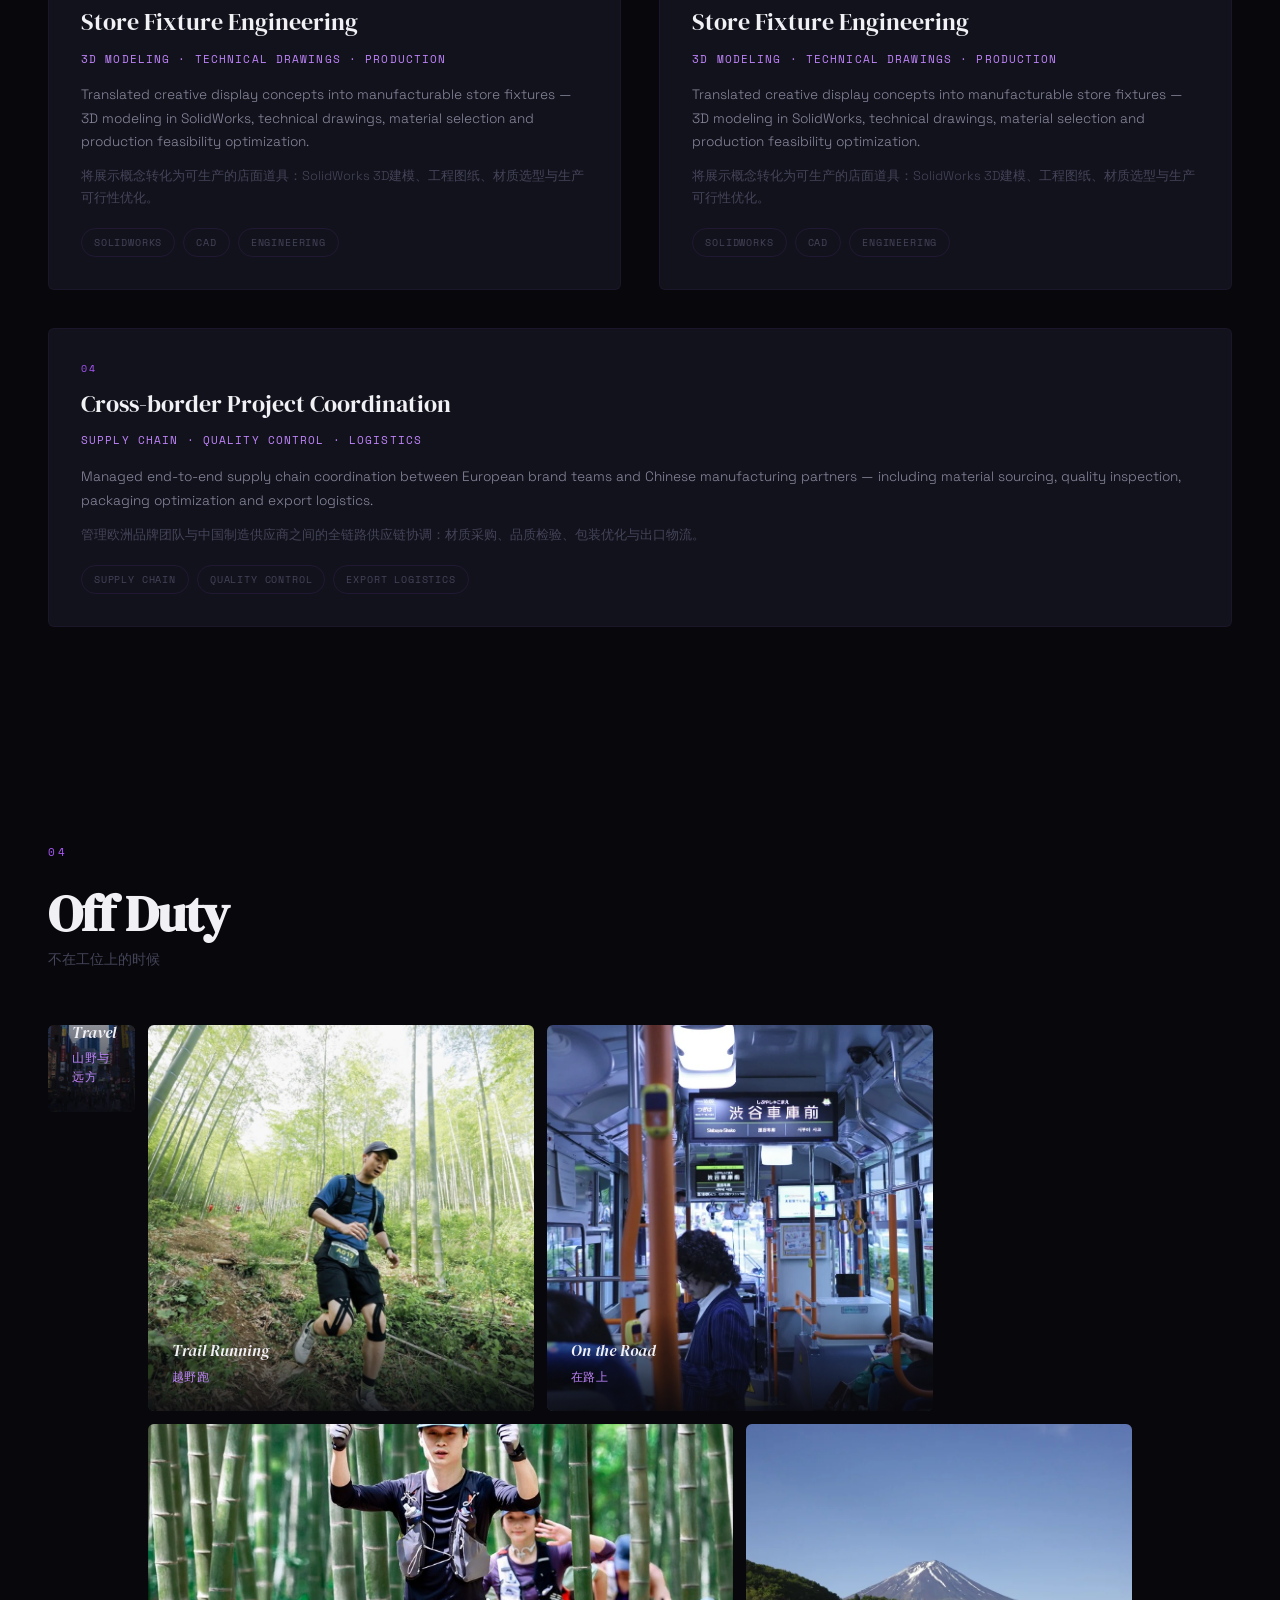
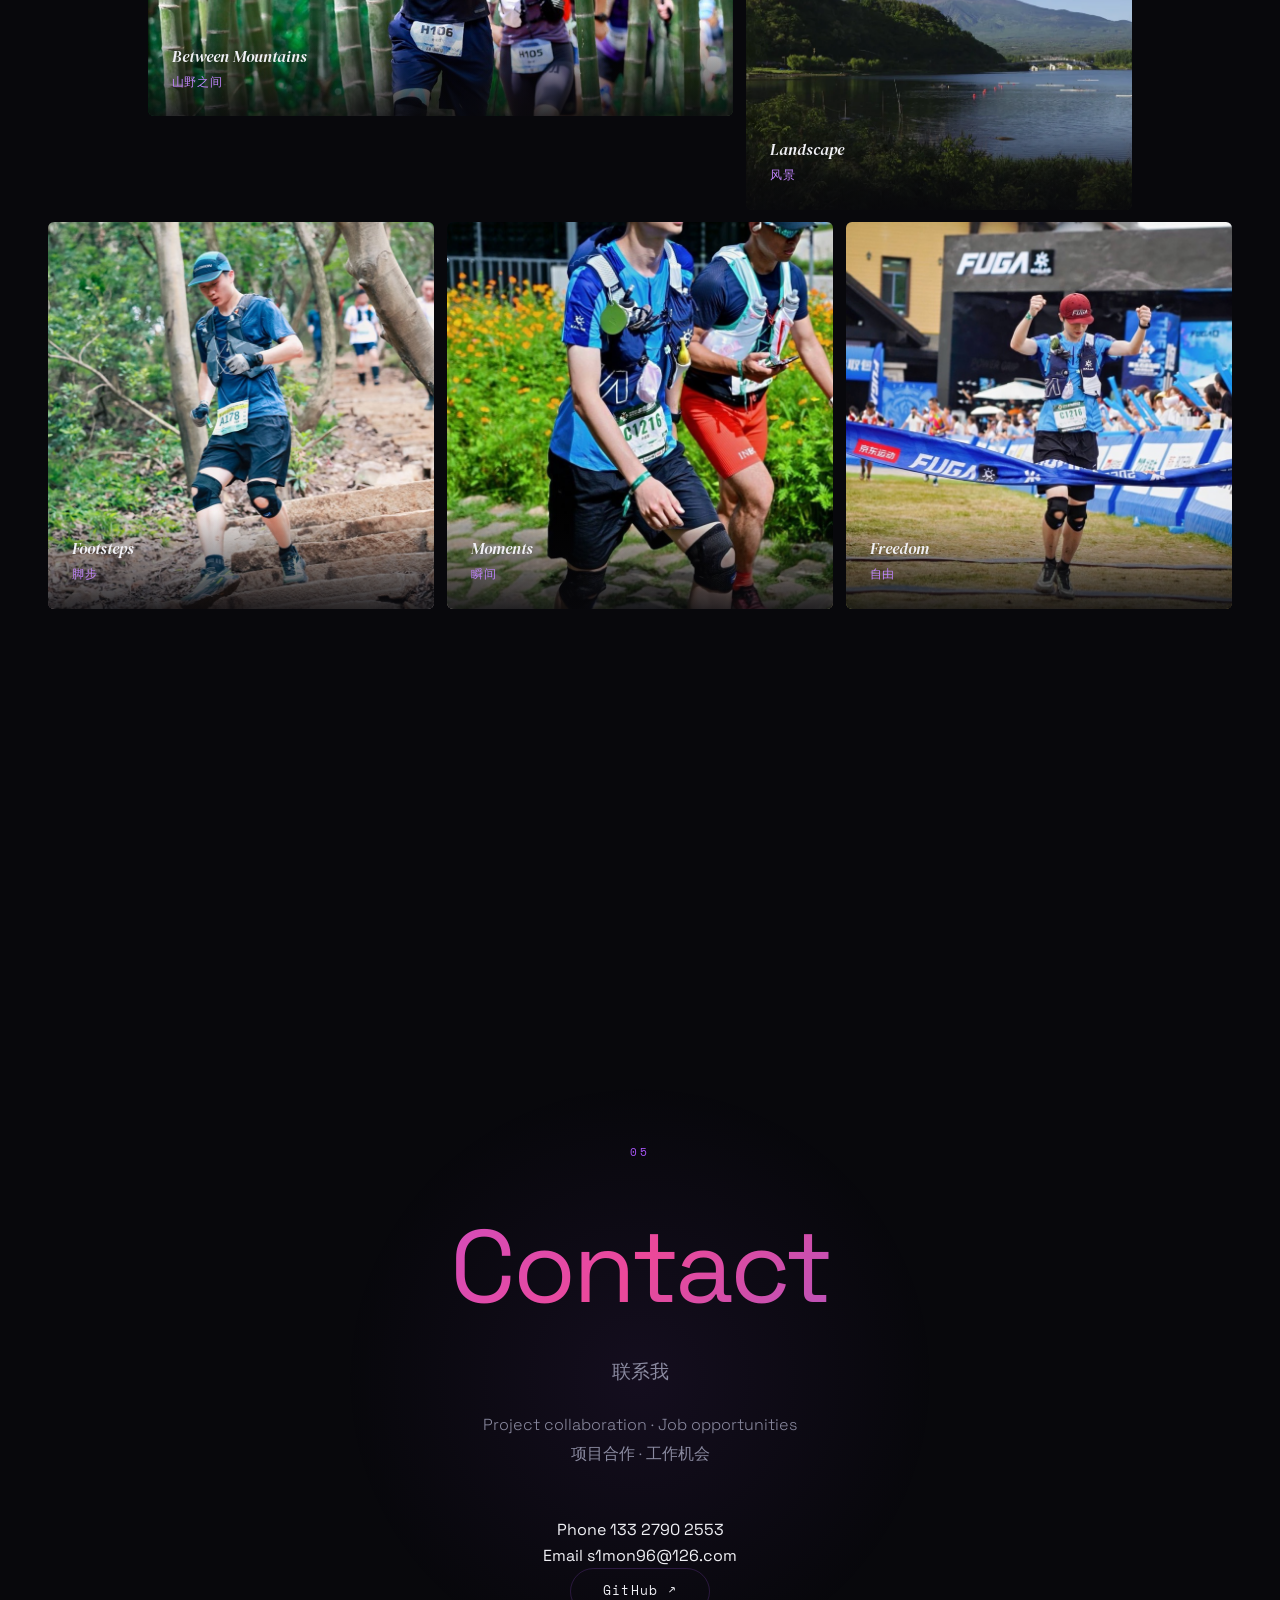
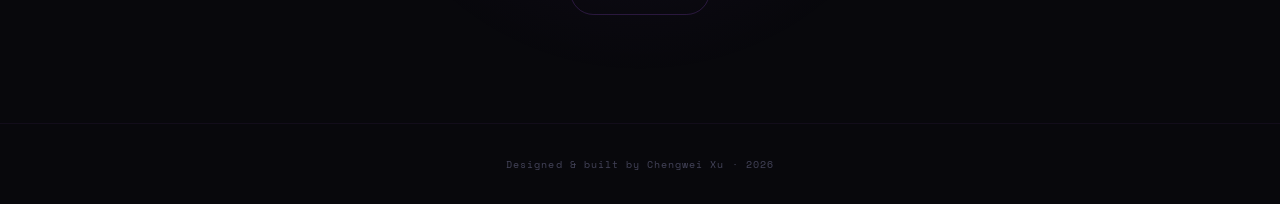
==== commit 1b3d68a6: "Restore missing Off Duty images from portfolio, rename to avoid Jekyll underscore issue - Re-add _R0" ====
--- a/index.html
+++ b/index.html
@@ -289,7 +289,7 @@
         </div>
         <div class="life-grid">
             <div class="life-card life-tall">
-                <img src="img/hobbies/_R009150.webp" alt="Travel" loading="lazy">
+                <img src="img/hobbies/R009150.webp" alt="Travel" loading="lazy">
                 <div class="life-label">
                     <span class="life-label-en">Trail & Travel</span>
                     <span class="life-label-cn">山野与远方</span>
@@ -303,7 +303,7 @@
                 </div>
             </div>
             <div class="life-card">
-                <img src="img/hobbies/_R009163.webp" alt="On the Road" loading="lazy">
+                <img src="img/hobbies/R009163.webp" alt="On the Road" loading="lazy">
                 <div class="life-label">
                     <span class="life-label-en">On the Road</span>
                     <span class="life-label-cn">在路上</span>
@@ -317,7 +317,7 @@
                 </div>
             </div>
             <div class="life-card">
-                <img src="img/hobbies/_R009484.webp" alt="Landscape" loading="lazy">
+                <img src="img/hobbies/R009484.webp" alt="Landscape" loading="lazy">
                 <div class="life-label">
                     <span class="life-label-en">Landscape</span>
                     <span class="life-label-cn">风景</span>
@@ -352,7 +352,7 @@
                 </div>
             </div>
             <div class="life-card life-wide">
-                <img src="img/hobbies/_R009761.webp" alt="Horizon" loading="lazy">
+                <img src="img/hobbies/R009761.webp" alt="Horizon" loading="lazy">
                 <div class="life-label">
                     <span class="life-label-en">Horizon</span>
                     <span class="life-label-cn">地平线</span>
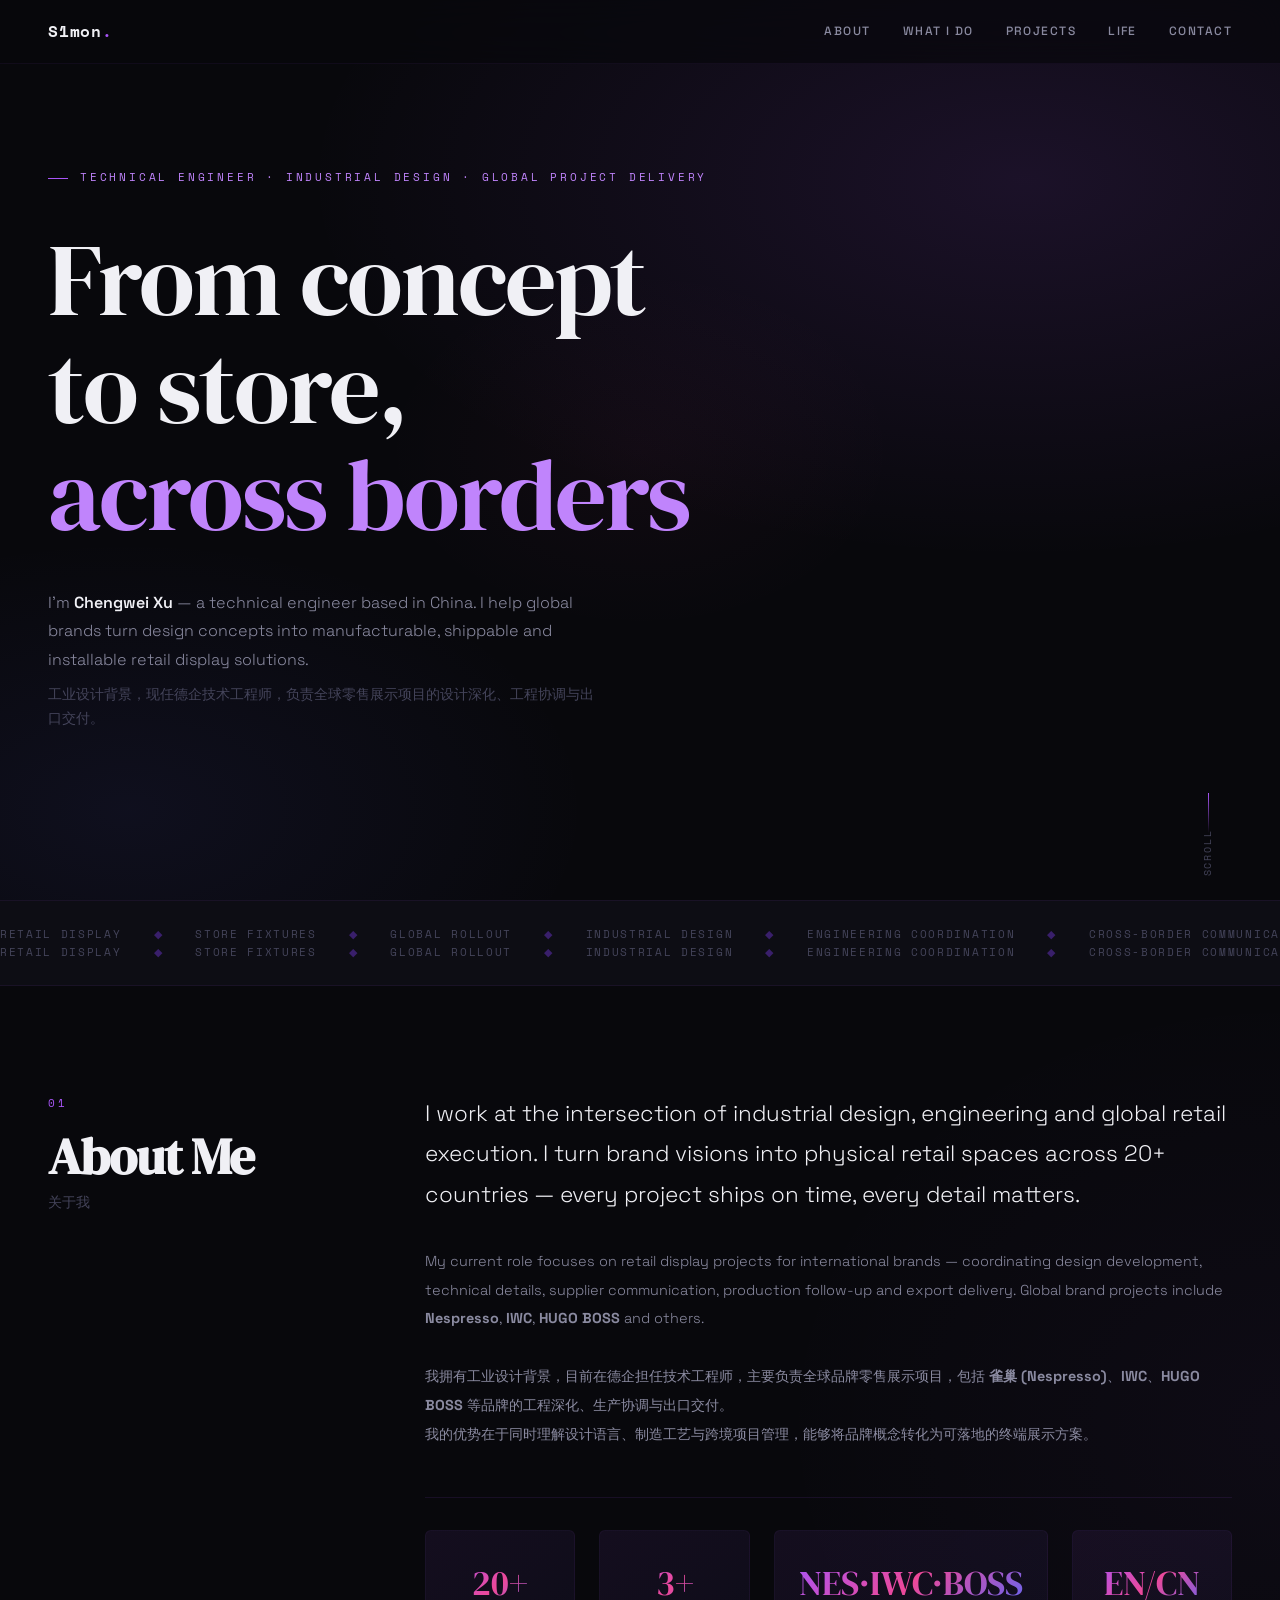
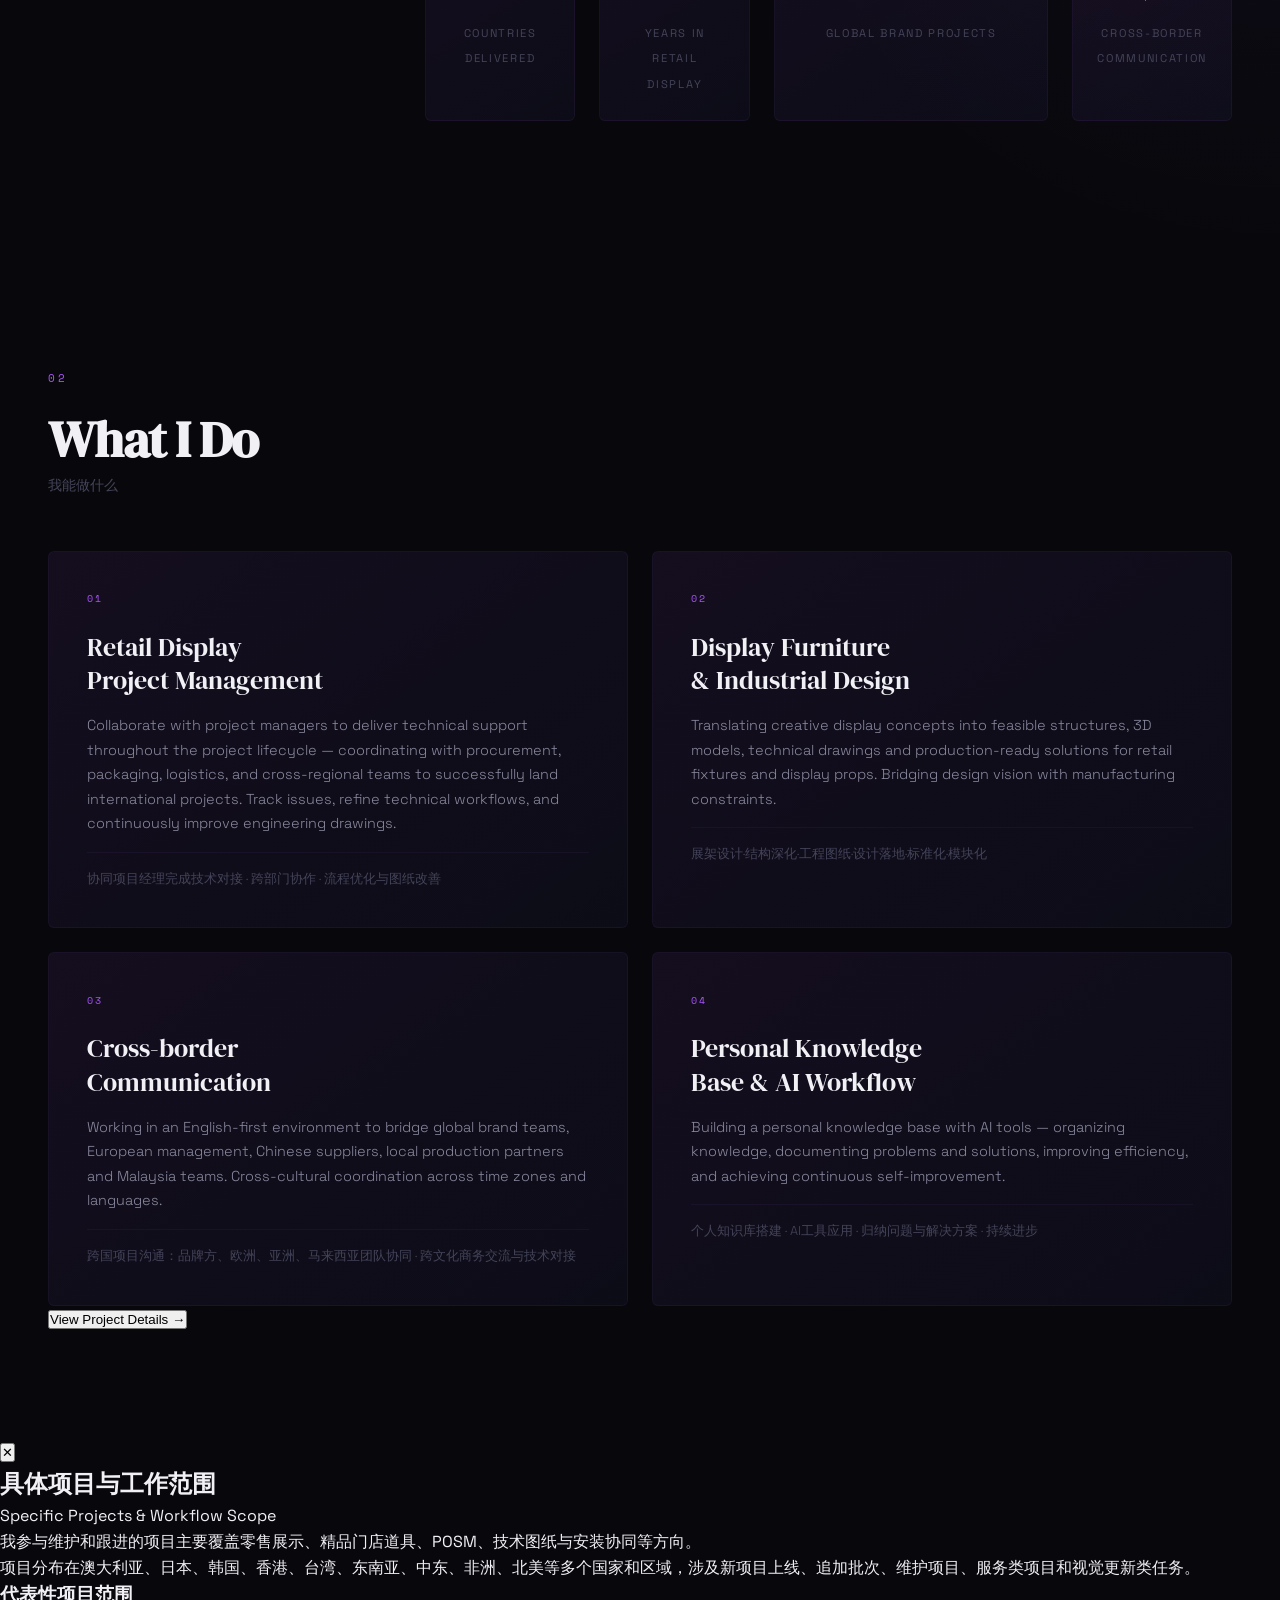
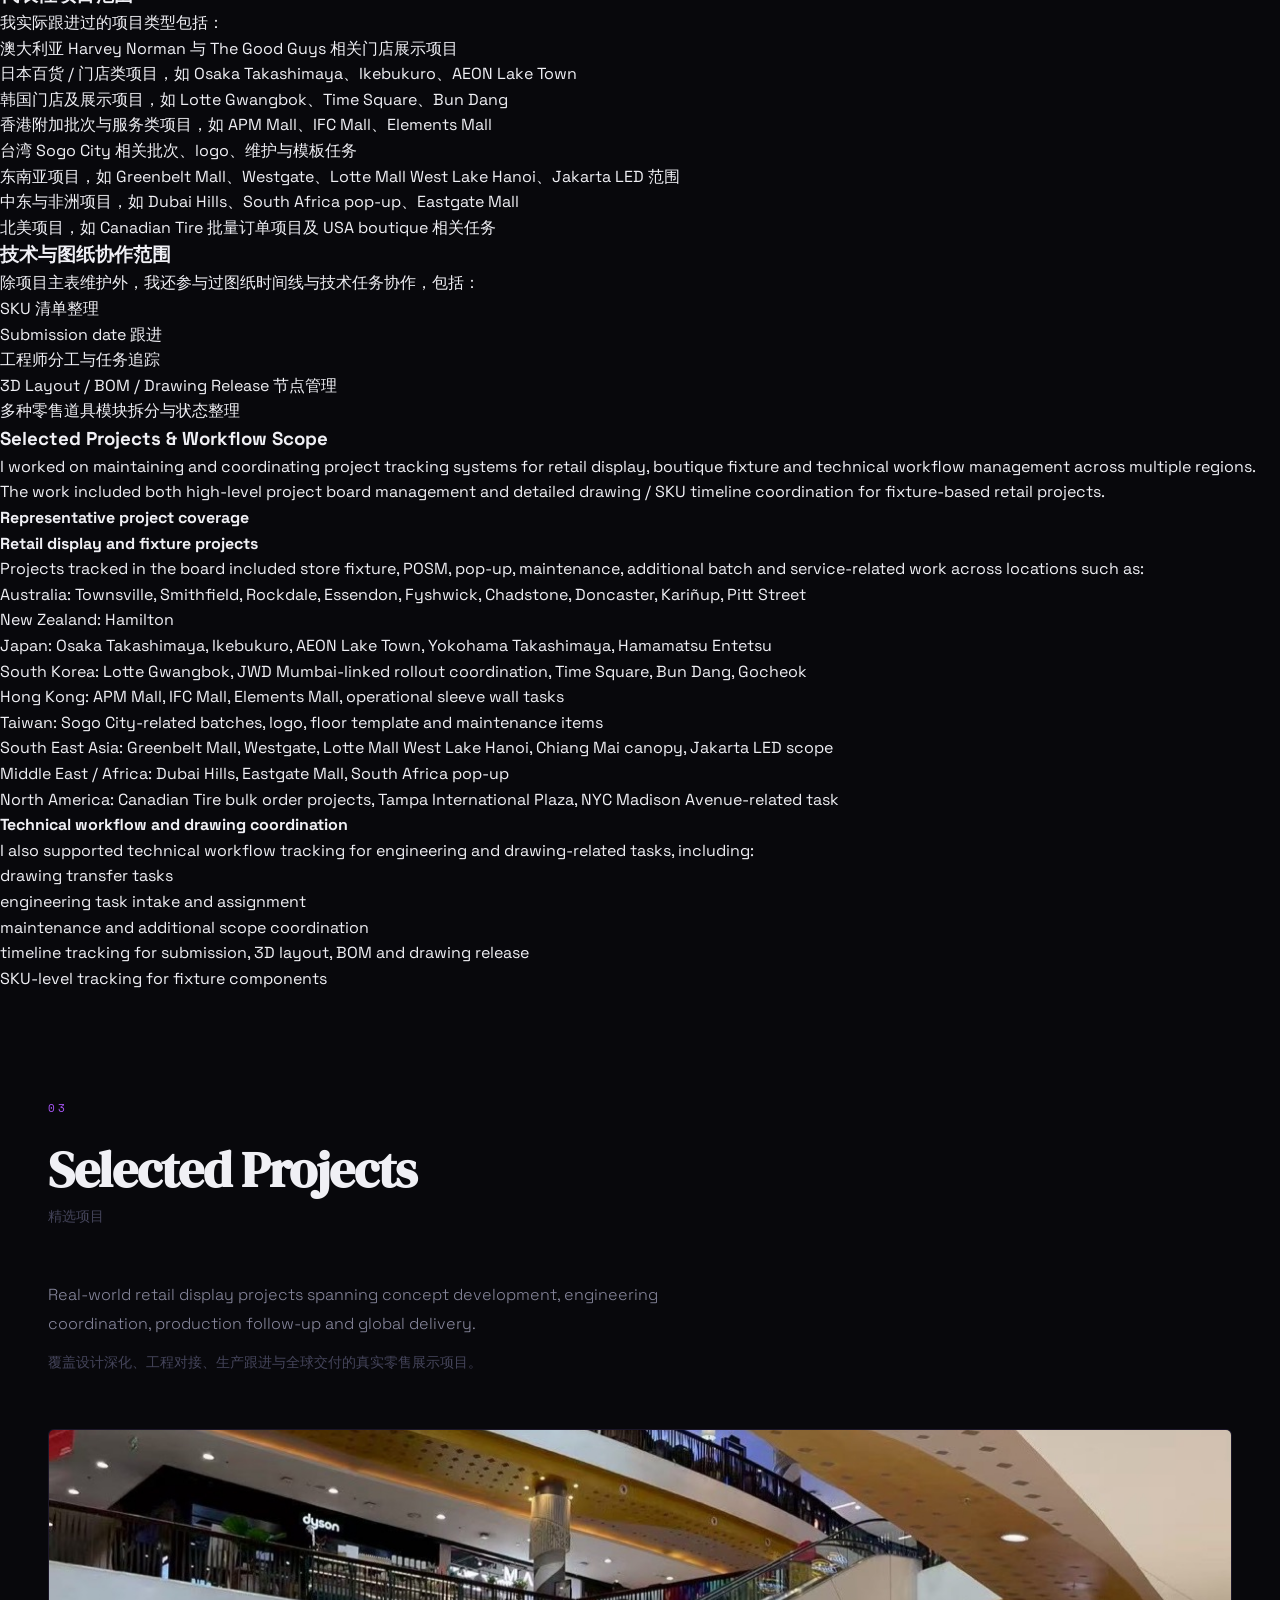
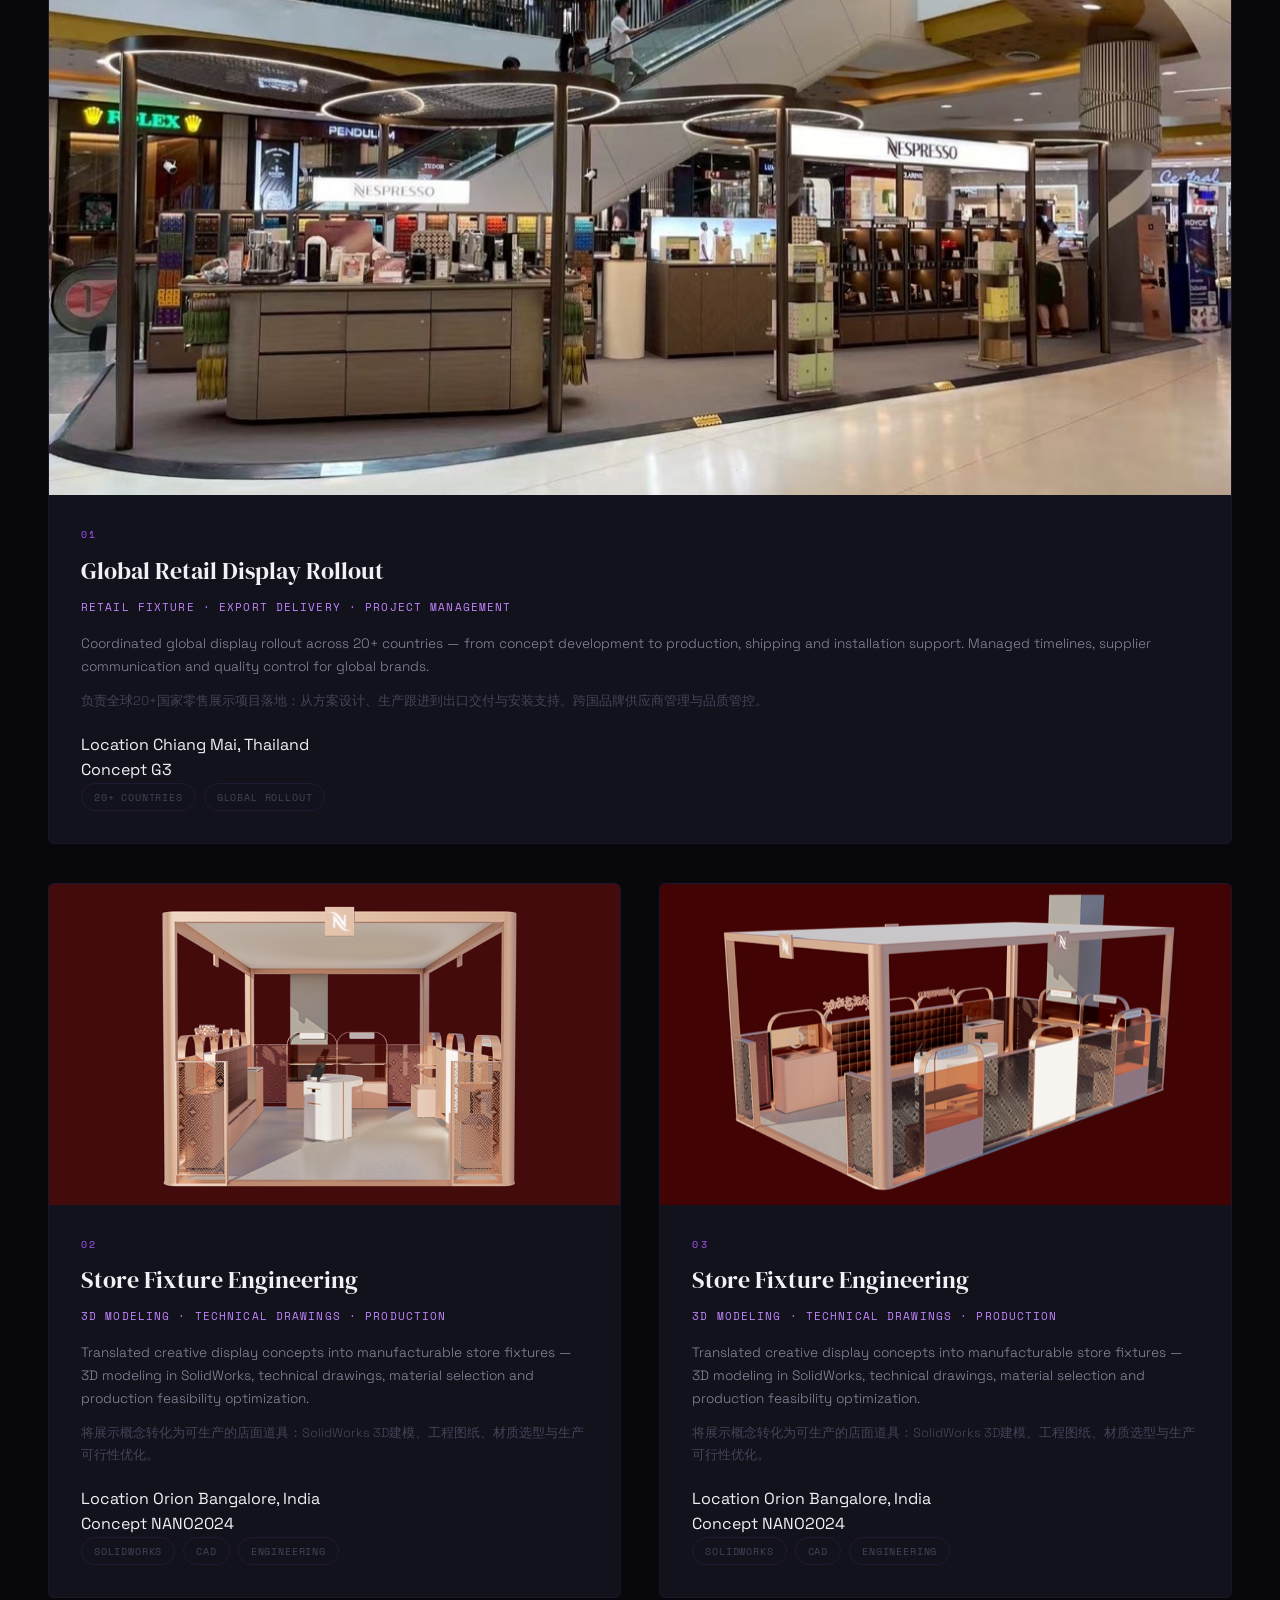
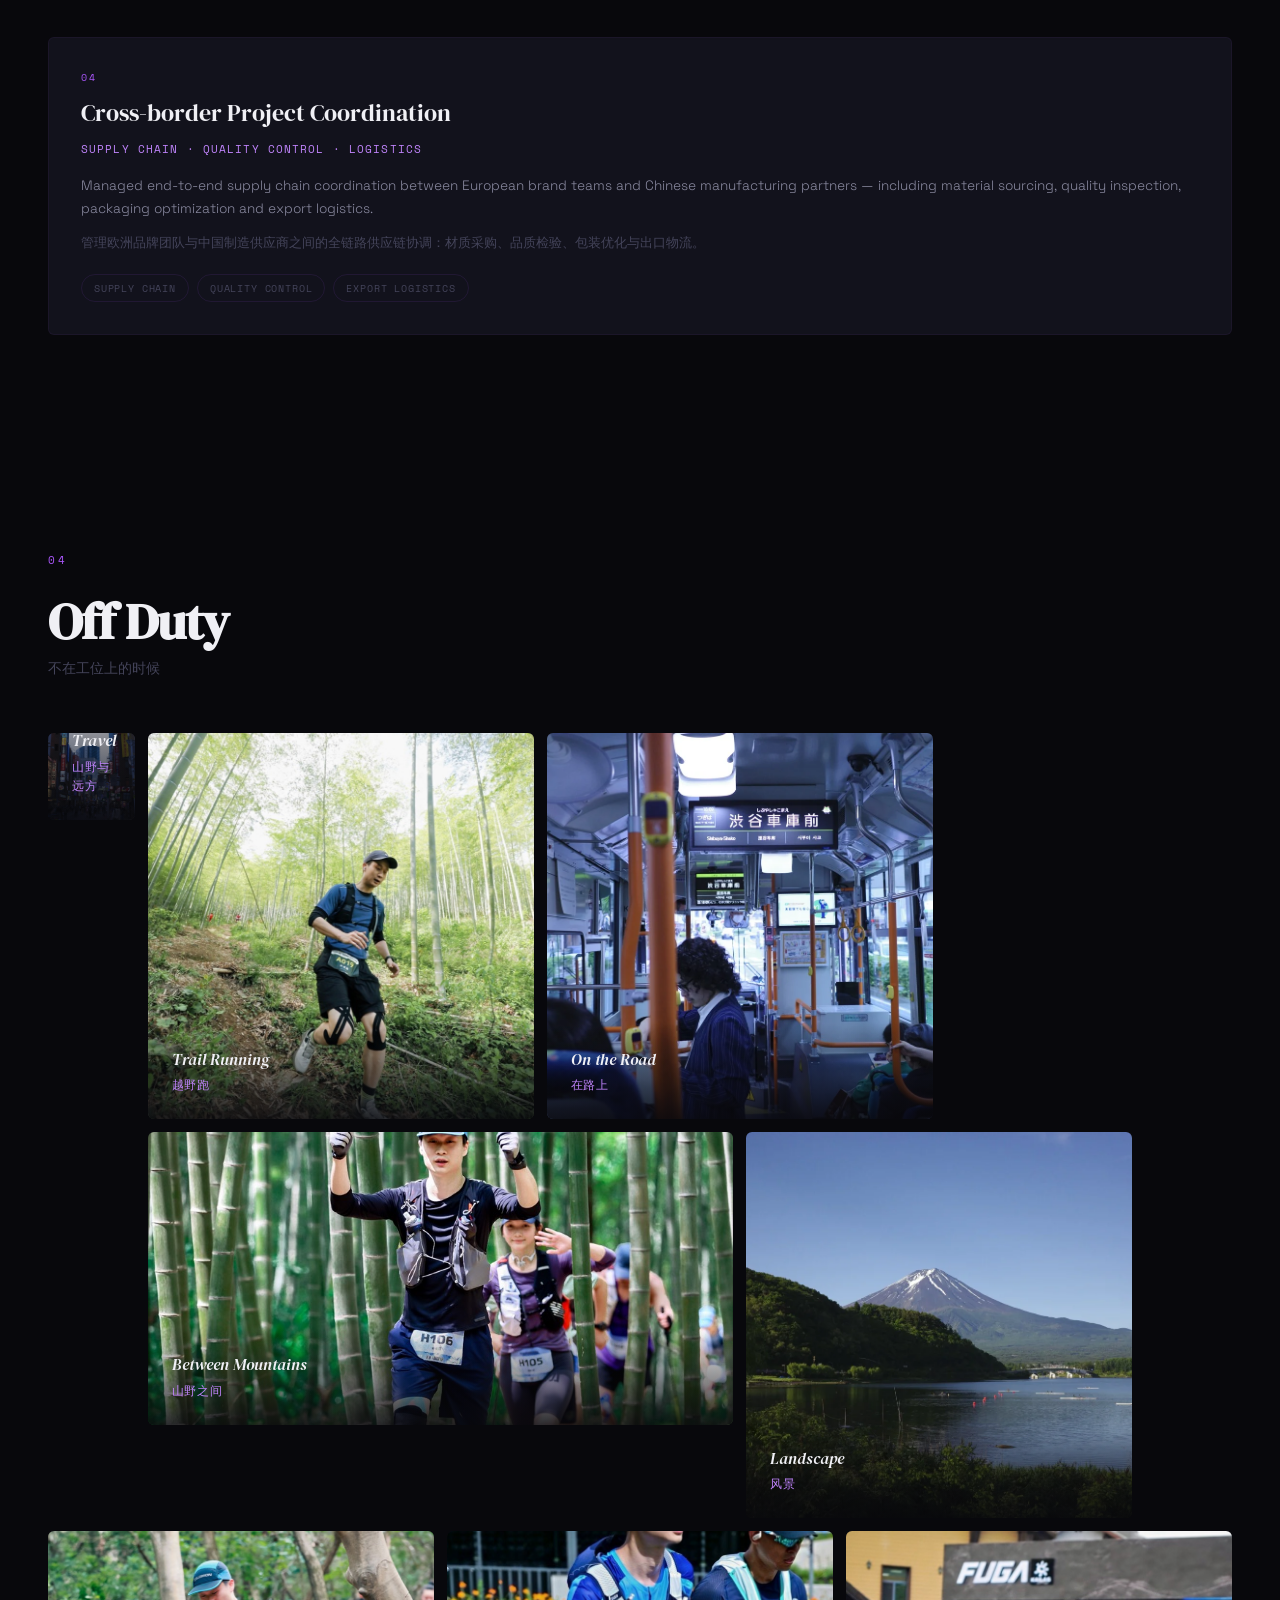
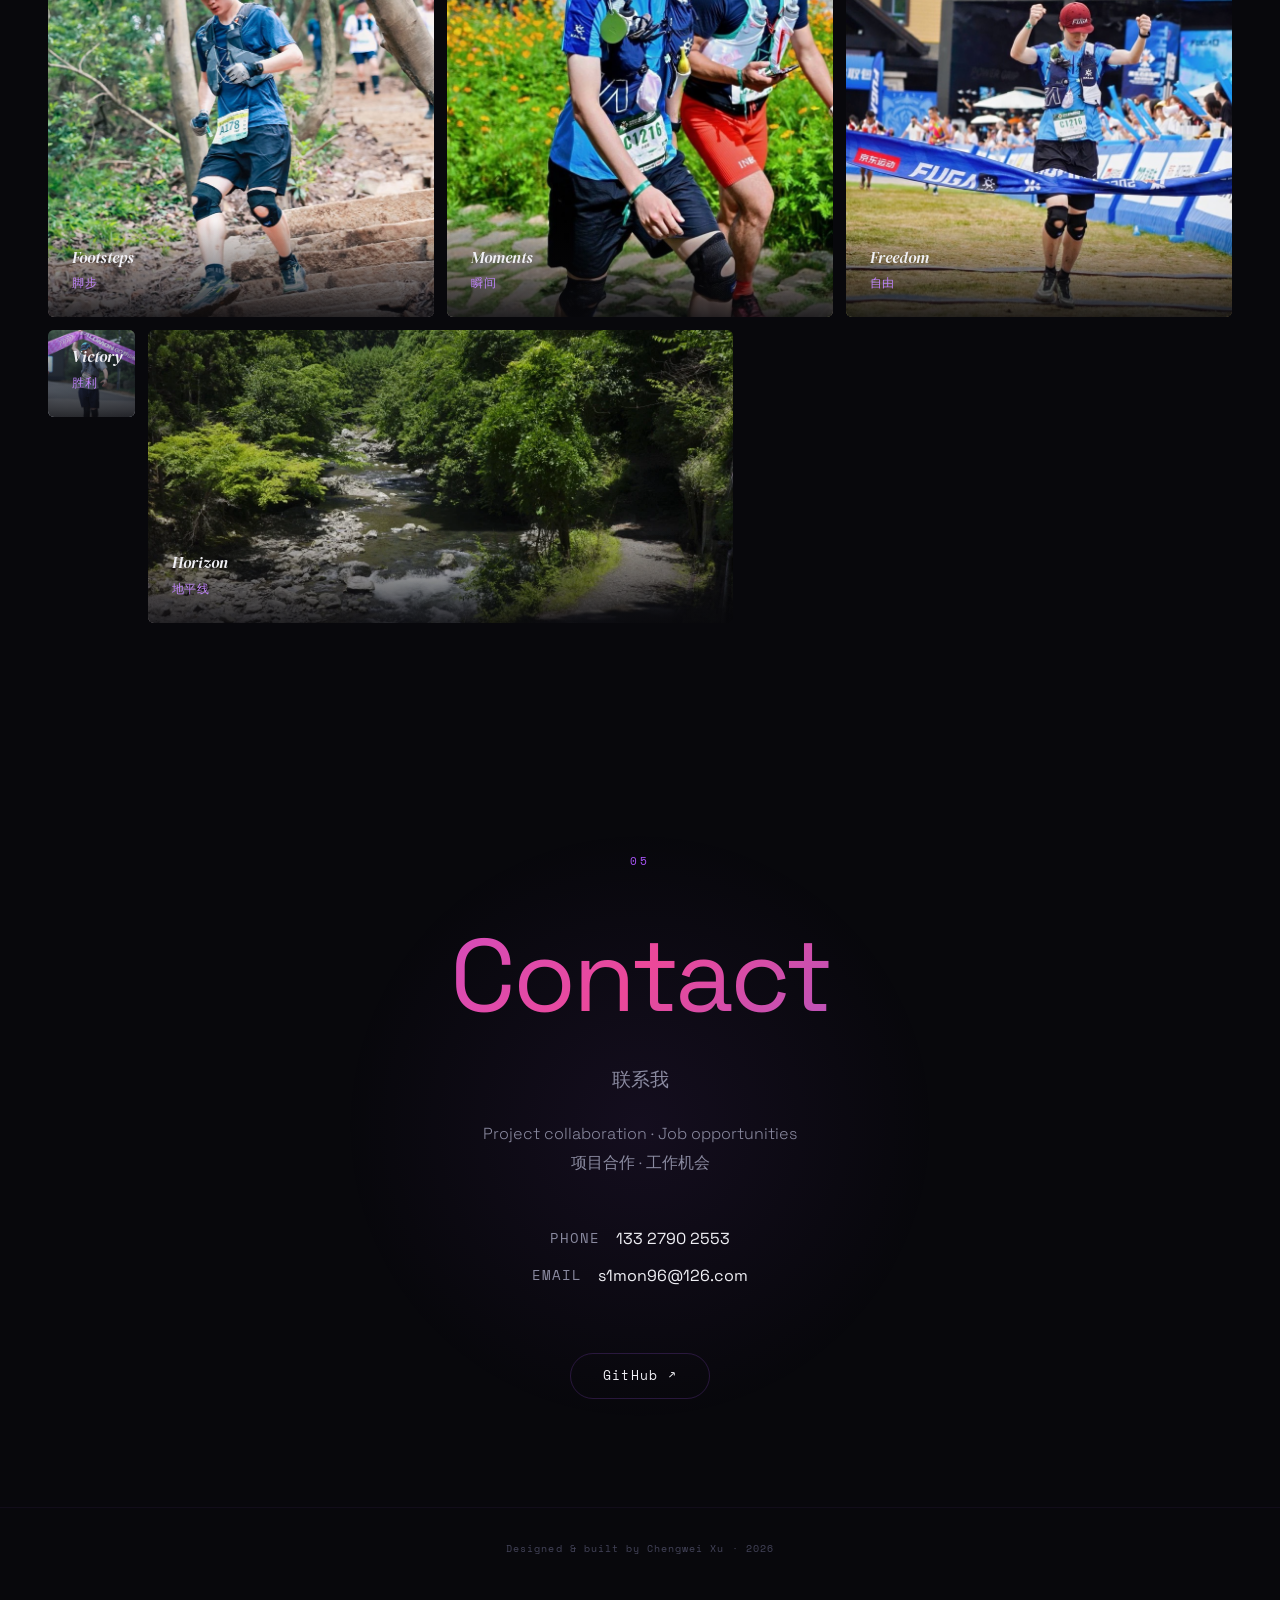
==== commit 194ac14f: "v4.3.0 — Ring Wave + Glass Modal + Content Updates - Add canvas ring wave effect on hero - Add glass" ====
--- a/index.html
+++ b/index.html
@@ -43,6 +43,7 @@
                 </p>
             </div>
         </div>
+        <canvas id="ring-wave" class="ring-wave"></canvas>
         <div class="hero-scroll">
             <div class="scroll-line"></div>
             <span>scroll</span>
@@ -113,7 +114,7 @@
                         technical details, supplier communication, production follow-up and export delivery.
                         Global brand projects include <strong>Nespresso</strong>, <strong>IWC</strong>, <strong>HUGO BOSS</strong> and others.
                         <br><br>
-                        我拥有工业设计背景，目前在德企担任技术工程师，主要负责全球品牌零售展示项目的工程深化、生产协调与出口交付。
+                        我拥有工业设计背景，目前在德企担任技术工程师，主要负责全球品牌零售展示项目，包括 <strong>雀巢 (Nespresso)</strong>、<strong>IWC</strong>、<strong>HUGO BOSS</strong> 等品牌的工程深化、生产协调与出口交付。
                         <br>
                         我的优势在于同时理解设计语言、制造工艺与跨境项目管理，能够将品牌概念转化为可落地的终端展示方案。
                     </p>
@@ -173,7 +174,93 @@
                 <p class="cn">个人知识库搭建 · AI工具应用 · 归纳问题与解决方案 · 持续进步</p>
             </div>
         </div>
+
+        <!-- Project Details Trigger -->
+        <button class="project-detail-btn" onclick="openProjectModal()">
+            <span class="btn-line"></span>
+            <span class="btn-text">View Project Details</span>
+            <span class="btn-arrow">→</span>
+        </button>
     </section>
+
+    <!-- Project Details Modal -->
+    <div id="projectModal" class="modal-overlay" onclick="closeProjectModal(event)">
+        <div class="modal-glass" onclick="event.stopPropagation()">
+            <button class="modal-close" onclick="closeProjectModal()">✕</button>
+            <div class="modal-body">
+                <h2 class="modal-title">具体项目与工作范围</h2>
+                <p class="modal-subtitle">Specific Projects &amp; Workflow Scope</p>
+
+                <div class="modal-section">
+                    <p>我参与维护和跟进的项目主要覆盖零售展示、精品门店道具、POSM、技术图纸与安装协同等方向。</p>
+                    <p>项目分布在澳大利亚、日本、韩国、香港、台湾、东南亚、中东、非洲、北美等多个国家和区域，涉及新项目上线、追加批次、维护项目、服务类项目和视觉更新类任务。</p>
+                </div>
+
+                <div class="modal-section">
+                    <h3>代表性项目范围</h3>
+                    <p>我实际跟进过的项目类型包括：</p>
+                    <ul>
+                        <li>澳大利亚 Harvey Norman 与 The Good Guys 相关门店展示项目</li>
+                        <li>日本百货 / 门店类项目，如 Osaka Takashimaya、Ikebukuro、AEON Lake Town</li>
+                        <li>韩国门店及展示项目，如 Lotte Gwangbok、Time Square、Bun Dang</li>
+                        <li>香港附加批次与服务类项目，如 APM Mall、IFC Mall、Elements Mall</li>
+                        <li>台湾 Sogo City 相关批次、logo、维护与模板任务</li>
+                        <li>东南亚项目，如 Greenbelt Mall、Westgate、Lotte Mall West Lake Hanoi、Jakarta LED 范围</li>
+                        <li>中东与非洲项目，如 Dubai Hills、South Africa pop-up、Eastgate Mall</li>
+                        <li>北美项目，如 Canadian Tire 批量订单项目及 USA boutique 相关任务</li>
+                    </ul>
+                </div>
+
+                <div class="modal-section">
+                    <h3>技术与图纸协作范围</h3>
+                    <p>除项目主表维护外，我还参与过图纸时间线与技术任务协作，包括：</p>
+                    <ul>
+                        <li>SKU 清单整理</li>
+                        <li>Submission date 跟进</li>
+                        <li>工程师分工与任务追踪</li>
+                        <li>3D Layout / BOM / Drawing Release 节点管理</li>
+                        <li>多种零售道具模块拆分与状态整理</li>
+                    </ul>
+                </div>
+
+                <div class="modal-divider"></div>
+
+                <div class="modal-section">
+                    <h3>Selected Projects &amp; Workflow Scope</h3>
+                    <p>I worked on maintaining and coordinating project tracking systems for retail display, boutique fixture and technical workflow management across multiple regions. The work included both high-level project board management and detailed drawing / SKU timeline coordination for fixture-based retail projects.</p>
+                </div>
+
+                <div class="modal-section">
+                    <h4>Representative project coverage</h4>
+                    <p><strong>Retail display and fixture projects</strong></p>
+                    <p>Projects tracked in the board included store fixture, POSM, pop-up, maintenance, additional batch and service-related work across locations such as:</p>
+                    <ul>
+                        <li>Australia: Townsville, Smithfield, Rockdale, Essendon, Fyshwick, Chadstone, Doncaster, Kariñup, Pitt Street</li>
+                        <li>New Zealand: Hamilton</li>
+                        <li>Japan: Osaka Takashimaya, Ikebukuro, AEON Lake Town, Yokohama Takashimaya, Hamamatsu Entetsu</li>
+                        <li>South Korea: Lotte Gwangbok, JWD Mumbai-linked rollout coordination, Time Square, Bun Dang, Gocheok</li>
+                        <li>Hong Kong: APM Mall, IFC Mall, Elements Mall, operational sleeve wall tasks</li>
+                        <li>Taiwan: Sogo City-related batches, logo, floor template and maintenance items</li>
+                        <li>South East Asia: Greenbelt Mall, Westgate, Lotte Mall West Lake Hanoi, Chiang Mai canopy, Jakarta LED scope</li>
+                        <li>Middle East / Africa: Dubai Hills, Eastgate Mall, South Africa pop-up</li>
+                        <li>North America: Canadian Tire bulk order projects, Tampa International Plaza, NYC Madison Avenue-related task</li>
+                    </ul>
+                </div>
+
+                <div class="modal-section">
+                    <h4>Technical workflow and drawing coordination</h4>
+                    <p>I also supported technical workflow tracking for engineering and drawing-related tasks, including:</p>
+                    <ul>
+                        <li>drawing transfer tasks</li>
+                        <li>engineering task intake and assignment</li>
+                        <li>maintenance and additional scope coordination</li>
+                        <li>timeline tracking for submission, 3D layout, BOM and drawing release</li>
+                        <li>SKU-level tracking for fixture components</li>
+                    </ul>
+                </div>
+            </div>
+        </div>
+    </div>
 
     <!-- Projects -->
     <section id="projects" class="section projects">
@@ -205,6 +292,14 @@
                     <p class="project-detail-cn">
                         负责全球20+国家零售展示项目落地：从方案设计、生产跟进到出口交付与安装支持。跨国品牌供应商管理与品质管控。
                     </p>
+                    <div class="project-location">
+                        <span class="loc-label">Location</span>
+                        <span class="loc-value">Chiang Mai, Thailand</span>
+                    </div>
+                    <div class="project-location">
+                        <span class="loc-label">Concept</span>
+                        <span class="loc-value">G3</span>
+                    </div>
                     <div class="project-meta">
                         <span class="meta-tag">20+ Countries</span>
                         <span class="meta-tag">Global Rollout</span>
@@ -227,6 +322,14 @@
                     <p class="project-detail-cn">
                         将展示概念转化为可生产的店面道具：SolidWorks 3D建模、工程图纸、材质选型与生产可行性优化。
                     </p>
+                    <div class="project-location">
+                        <span class="loc-label">Location</span>
+                        <span class="loc-value">Orion Bangalore, India</span>
+                    </div>
+                    <div class="project-location">
+                        <span class="loc-label">Concept</span>
+                        <span class="loc-value">NANO2024</span>
+                    </div>
                     <div class="project-meta">
                         <span class="meta-tag">SolidWorks</span>
                         <span class="meta-tag">CAD</span>
@@ -249,6 +352,14 @@
                     <p class="project-detail-cn">
                         将展示概念转化为可生产的店面道具：SolidWorks 3D建模、工程图纸、材质选型与生产可行性优化。
                     </p>
+                    <div class="project-location">
+                        <span class="loc-label">Location</span>
+                        <span class="loc-value">Orion Bangalore, India</span>
+                    </div>
+                    <div class="project-location">
+                        <span class="loc-label">Concept</span>
+                        <span class="loc-value">NANO2024</span>
+                    </div>
                     <div class="project-meta">
                         <span class="meta-tag">SolidWorks</span>
                         <span class="meta-tag">CAD</span>
@@ -257,9 +368,8 @@
                 </div>
             </div>
 
-            <!-- Project 03: Cross-border Project Coordination -->
+            <!-- Project 04: Cross-border Project Coordination -->
             <div class="project-card project-wide">
-
                 <div class="project-info">
                     <span class="project-num">04</span>
                     <h3>Cross-border Project Coordination</h3>
@@ -347,8 +457,8 @@
             <div class="life-card life-tall">
                 <img src="img/hobbies/IMG_6143.webp" alt="Distance" loading="lazy">
                 <div class="life-label">
-                    <span class="life-label-en">The Distance</span>
-                    <span class="life-label-cn">远方</span>
+                    <span class="life-label-en">Victory</span>
+                    <span class="life-label-cn">胜利</span>
                 </div>
             </div>
             <div class="life-card life-wide">
@@ -391,6 +501,7 @@
         <p>Designed & built by Chengwei Xu · 2026</p>
     </footer>
 
+    <script src="ring-wave.js"></script>
     <script src="script.js"></script>
 </body>
 </html>
--- a/style.css
+++ b/style.css
@@ -879,3 +879,38 @@
 
 
 
+
+/* === Contact Info === */
+.contact-info {
+    display: flex;
+    flex-direction: column;
+    gap: 0.75rem;
+    margin-bottom: 4rem;
+}
+
+.contact-item {
+    display: flex;
+    justify-content: center;
+    gap: 1rem;
+    flex-wrap: wrap;
+}
+
+.contact-label {
+    font-family: var(--font-mono);
+    font-size: 0.9rem;
+    color: var(--text-soft);
+    text-transform: uppercase;
+    letter-spacing: 0.08em;
+}
+
+.contact-value {
+    font-family: var(--font-body);
+    font-size: 1rem;
+    color: var(--text);
+    text-decoration: none;
+    transition: color 0.3s;
+}
+
+.contact-value:hover {
+    color: var(--purple-light);
+}
